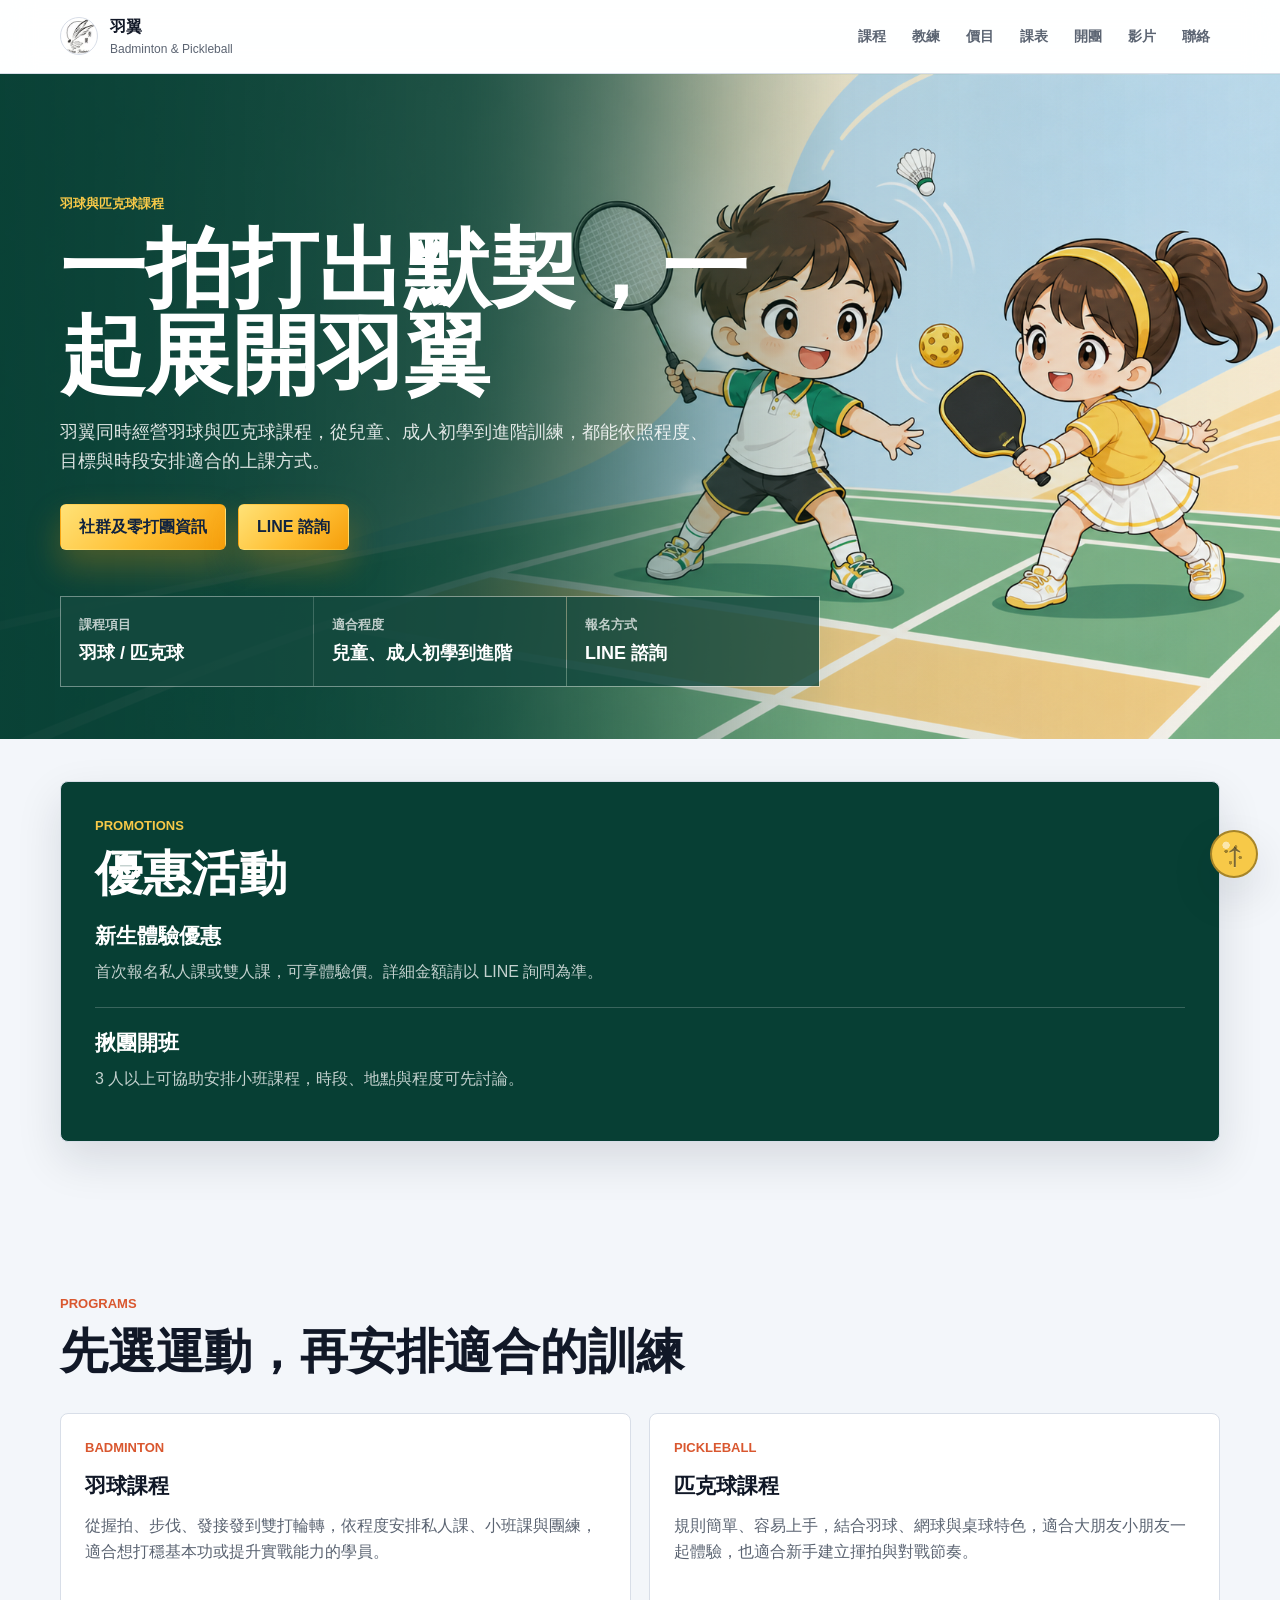
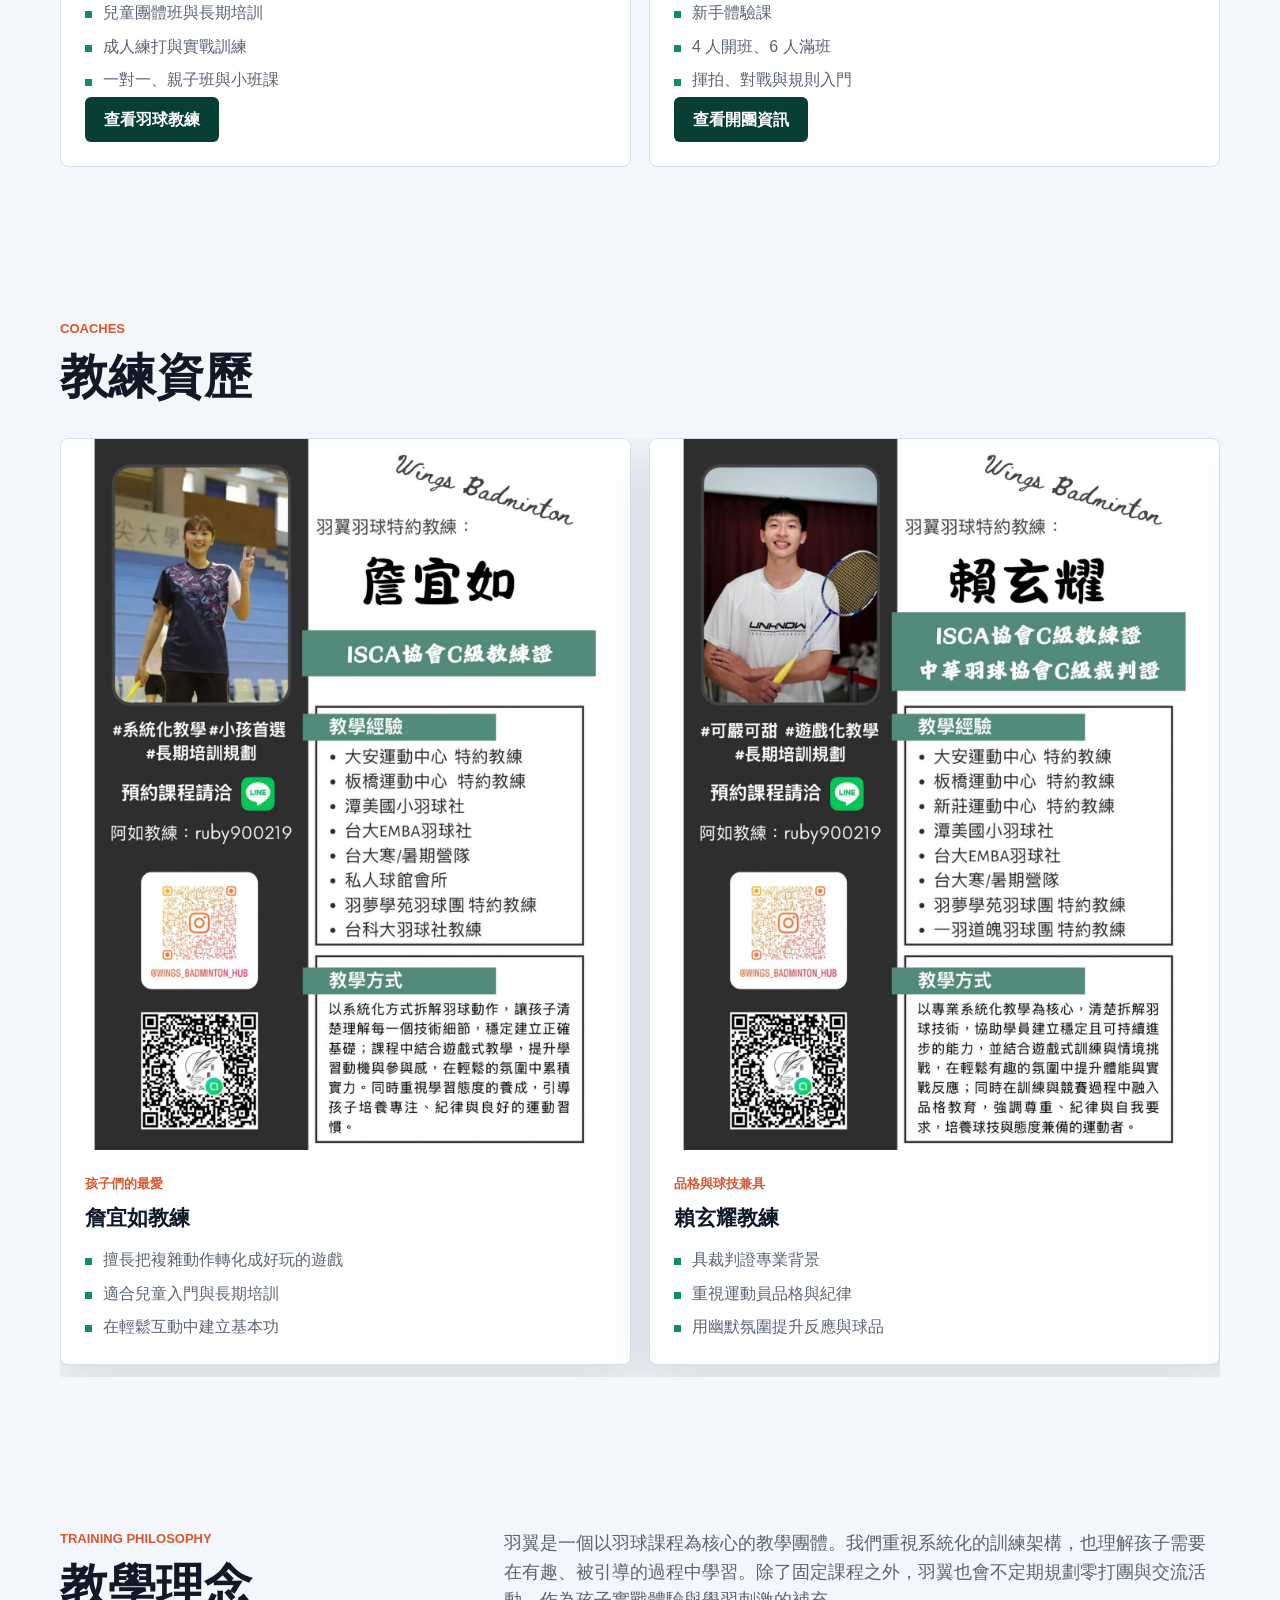
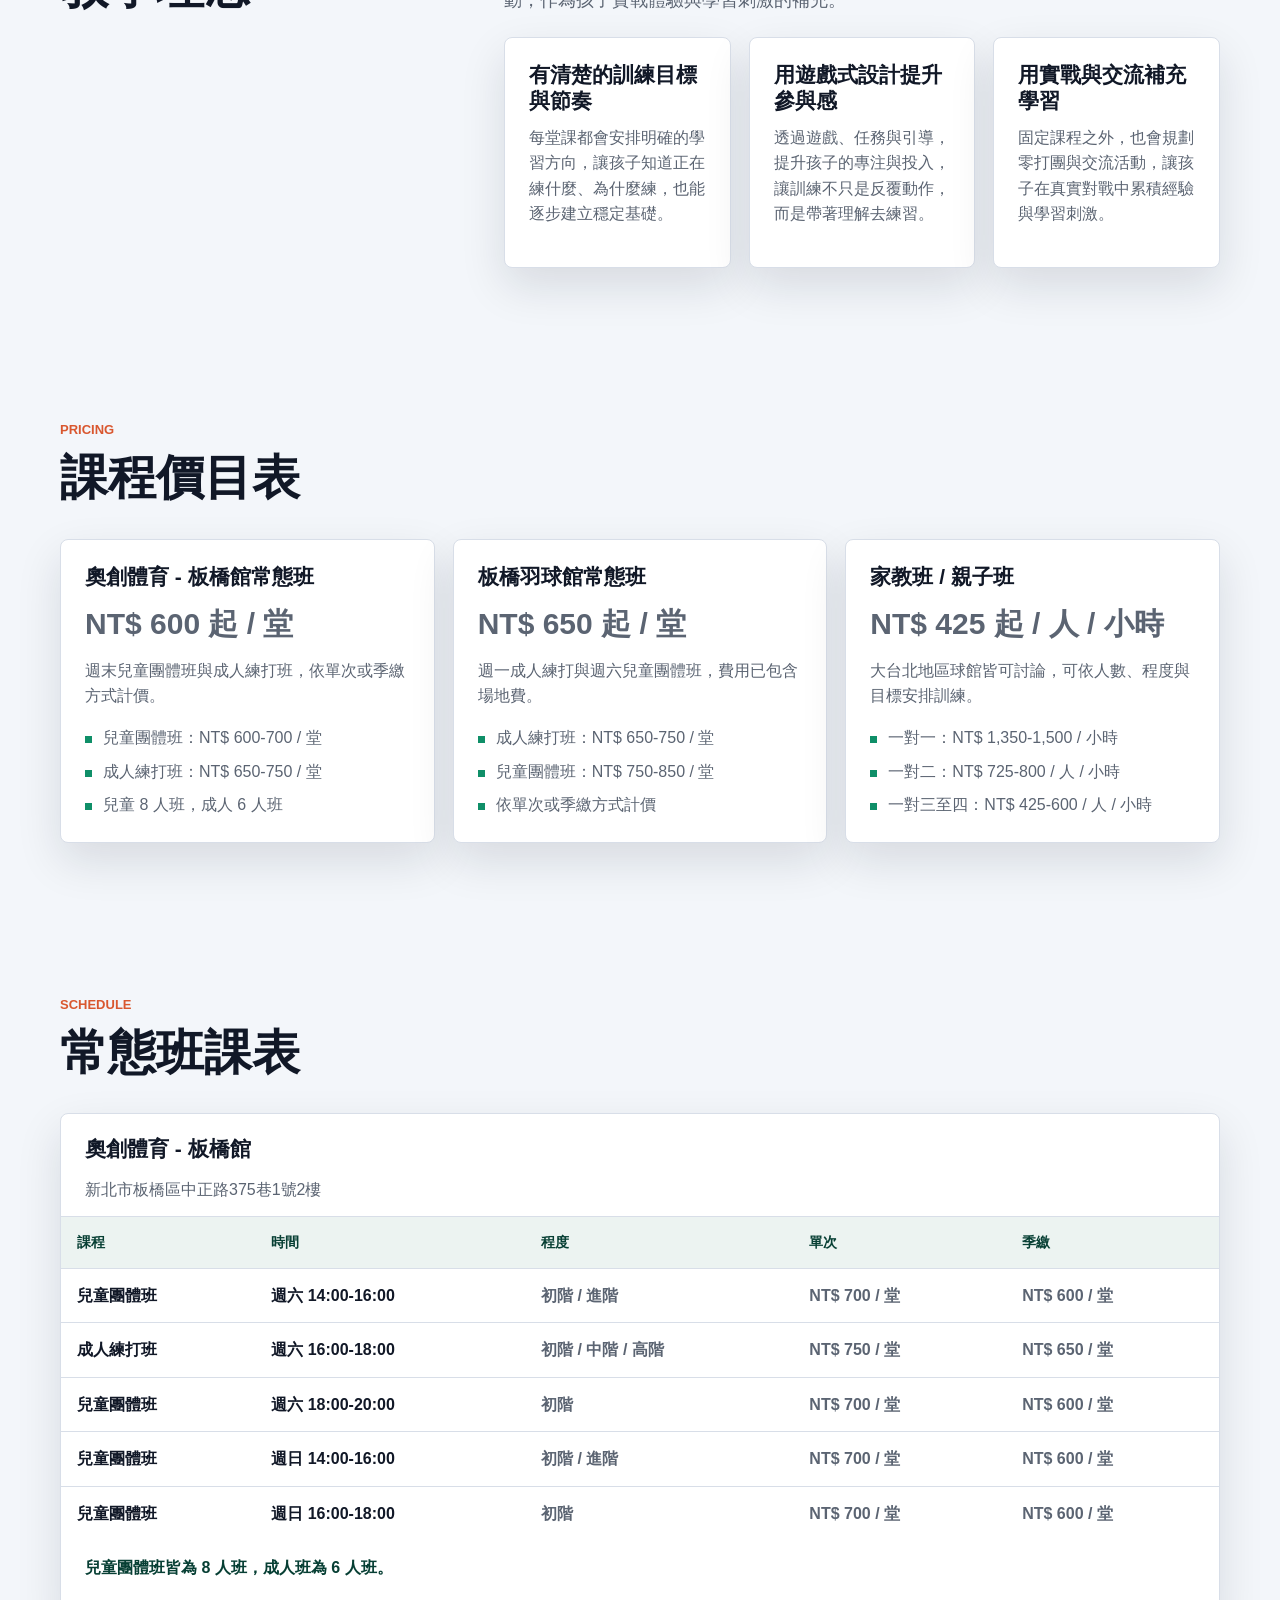
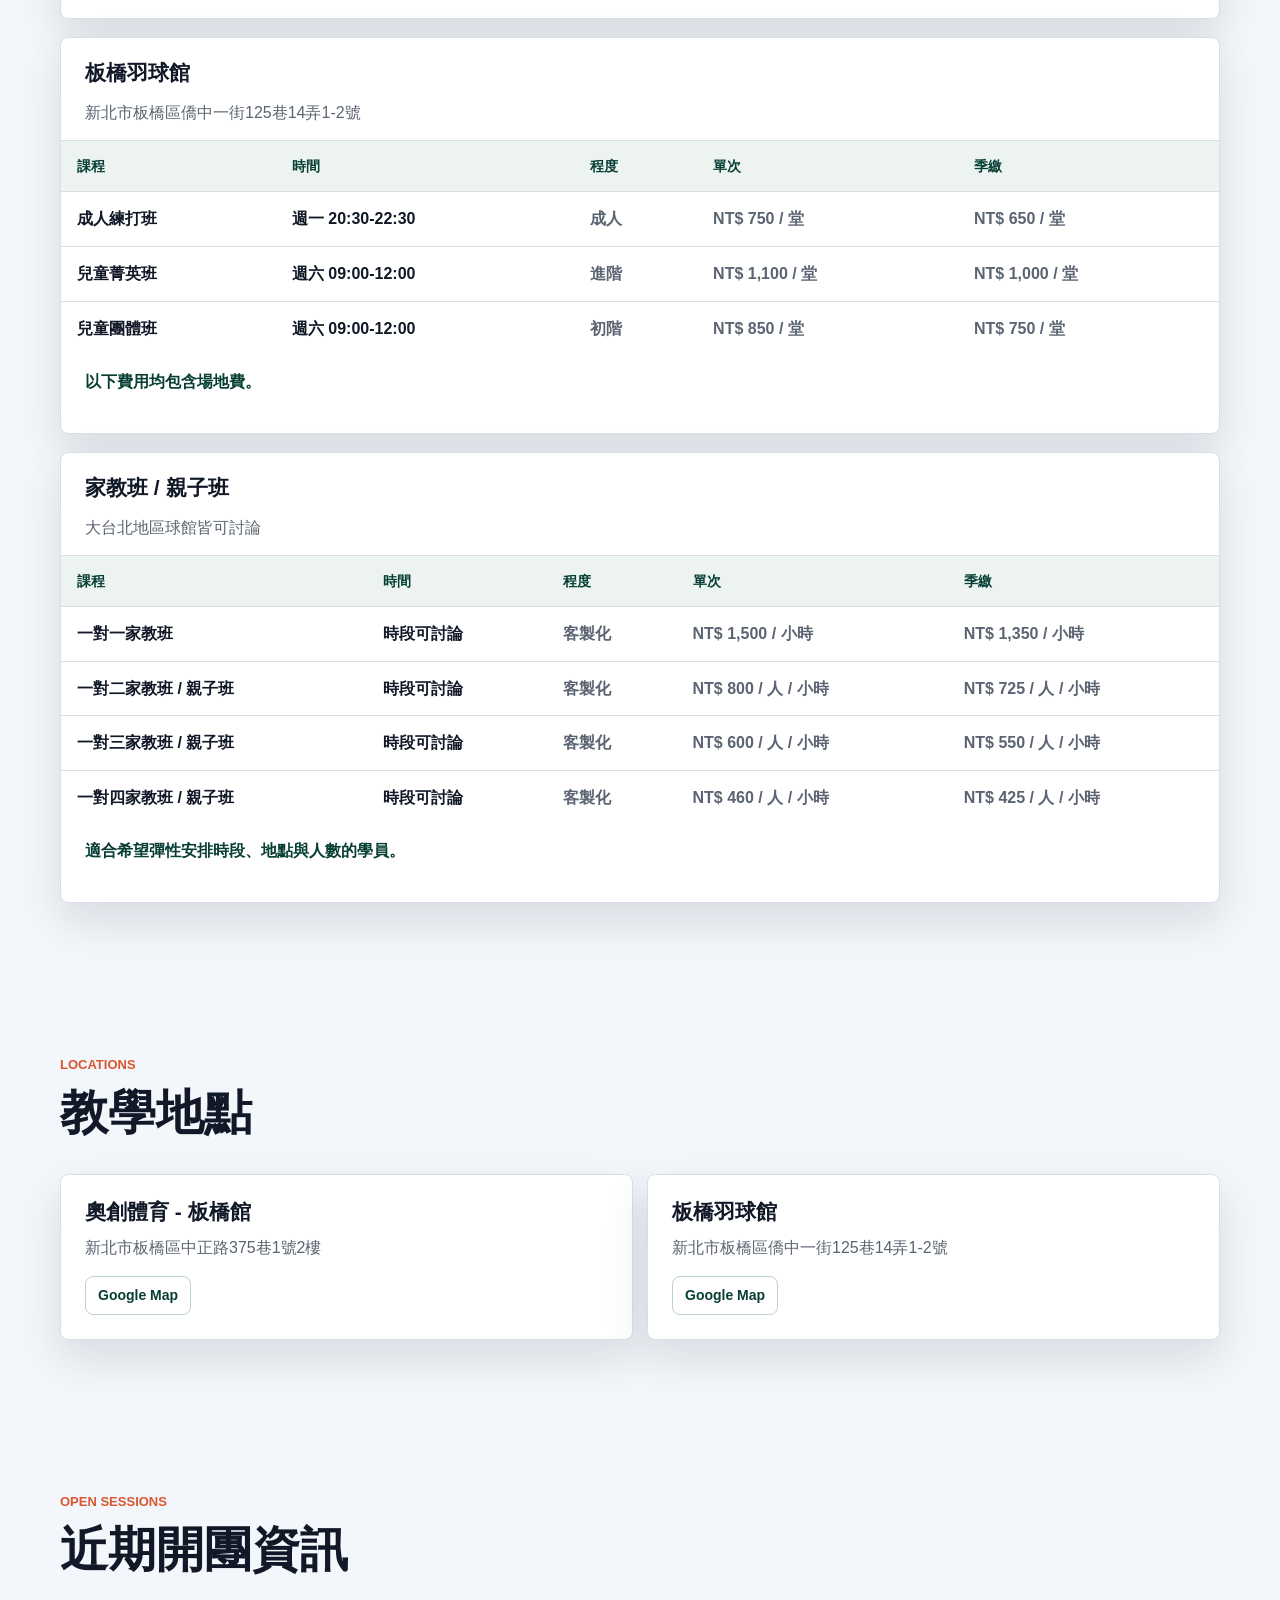
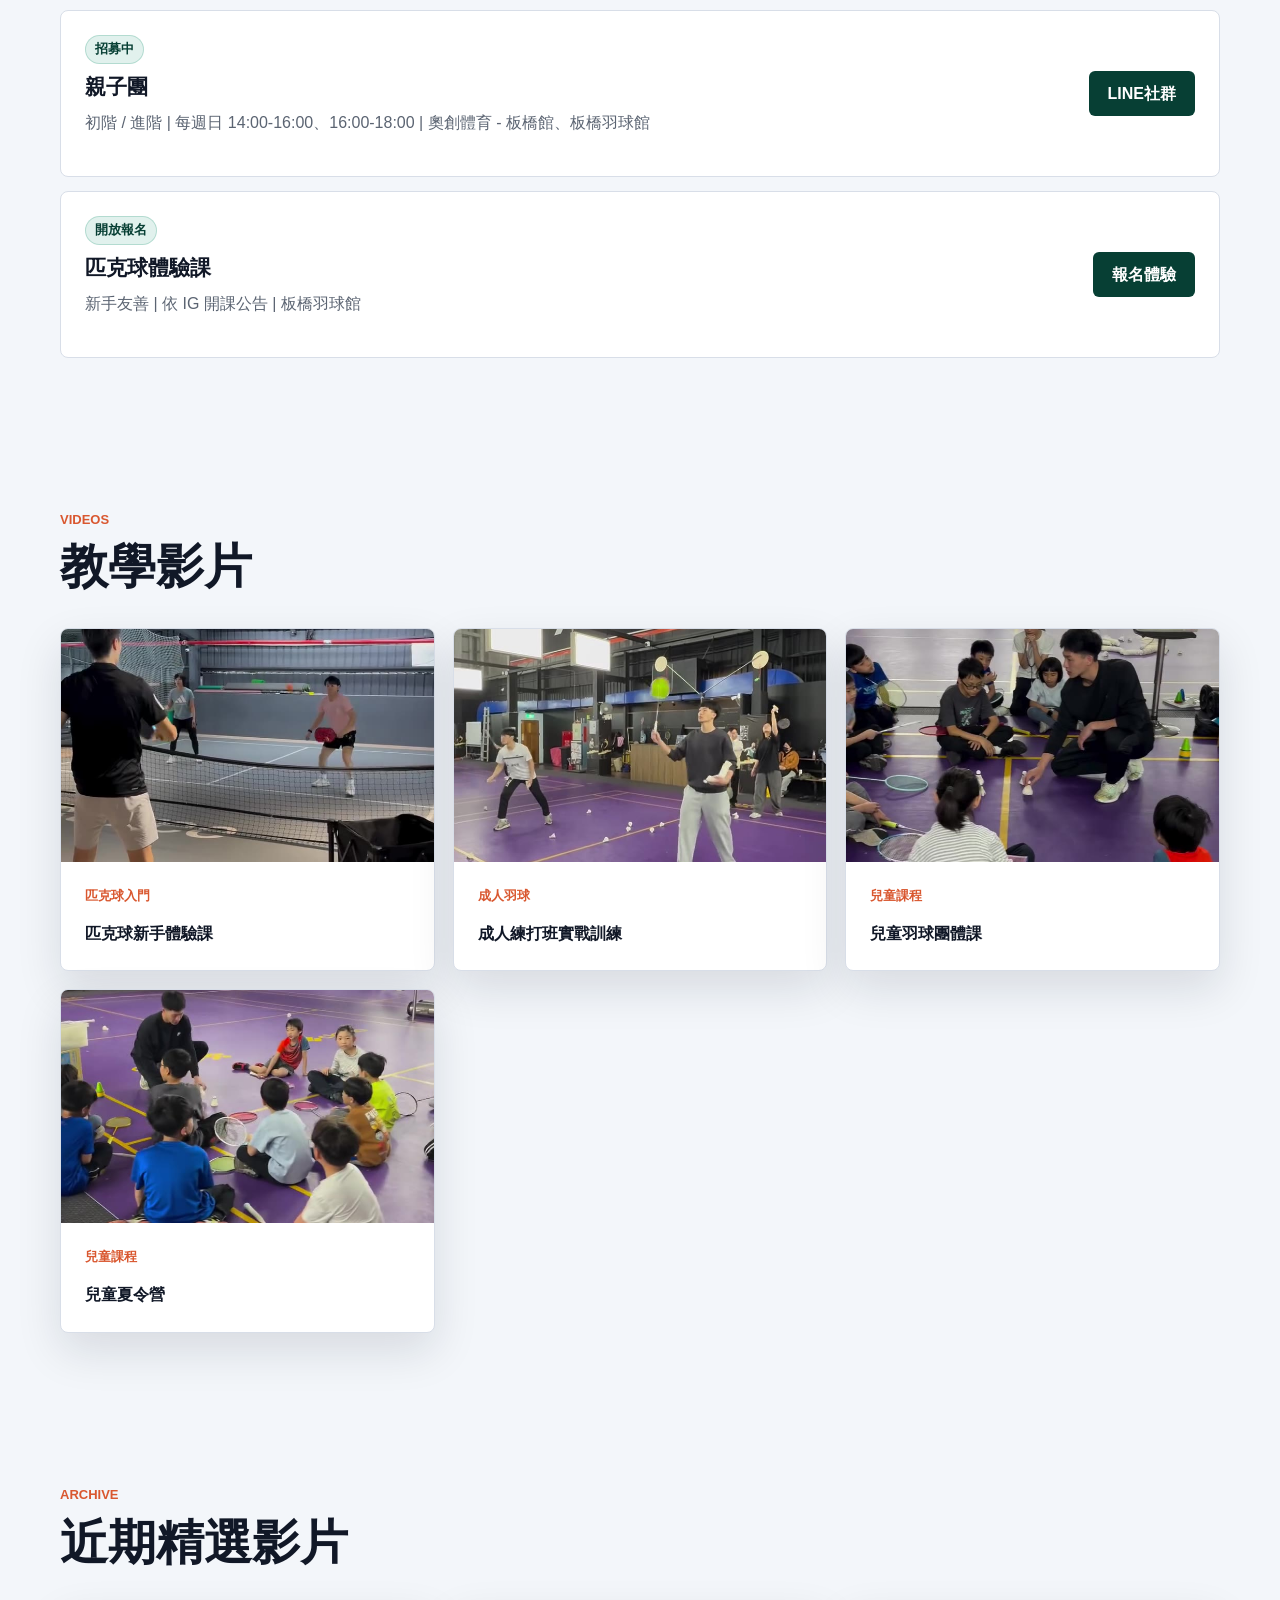
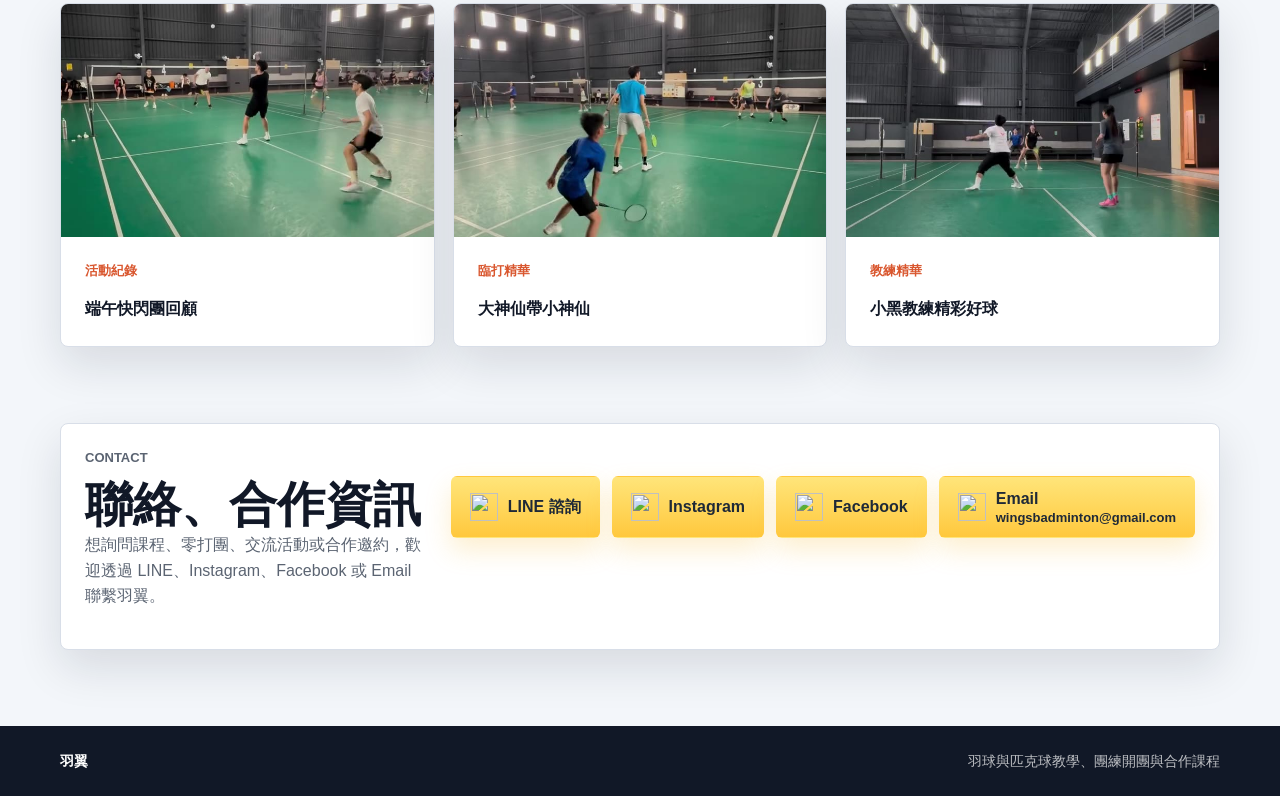
==== index.html @ 3740c7ea "Update hero artwork and top animation" ====
<!doctype html>
<html lang="zh-Hant">
  <head>
    <meta charset="utf-8">
    <meta name="viewport" content="width=device-width, initial-scale=1">
    <meta
      name="description"
      content="羽翼提供羽球與匹克球課程，包含兒童、成人初學、進階訓練、團體班與體驗課，提供 LINE、Instagram、Facebook 與 Email 聯絡。"
    >
    <title>羽翼 | Badminton & Pickleball Training</title>
    <link rel="icon" href="./assets/logo.jpg">
    <link rel="preconnect" href="https://images.unsplash.com">
    <link rel="stylesheet" href="./styles.css?v=20260705-hero-v8">
  </head>
  <body>
    <header class="site-header">
      <a class="brand" href="#top" aria-label="回到首頁">
        <span class="brand-mark"></span>
        <span>
          <strong data-site-name>羽翼</strong>
          <small>Badminton & Pickleball</small>
        </span>
      </a>
      <nav class="site-nav" aria-label="主要導覽">
        <a href="#programs">課程</a>
        <a href="#coaches">教練</a>
        <a href="#pricing">價目</a>
        <a href="#regular-classes">課表</a>
        <a href="#sessions">開團</a>
        <a href="#videos">影片</a>
        <a href="#contact">聯絡</a>
      </nav>
    </header>

    <main id="top">
      <section class="hero section-band">
        <div class="hero-media" aria-hidden="true"></div>
        <div class="hero-content">
          <p class="eyebrow" data-hero-kicker>羽球與匹克球課程</p>
          <h1 data-hero-title>一拍打出默契，一起展開羽翼</h1>
          <p class="hero-copy" data-hero-copy>
            羽翼同時經營羽球與匹克球課程，從兒童、成人初學到進階訓練，都能依照程度、目標與時段安排適合的上課方式。
          </p>
          <div class="hero-actions">
            <a class="button button-primary" href="https://line.me/ti/g2/EMfSPKO66YlRxfL1BrNetQdoLSibQe-2zIsIRw?utm_source=invitation&utm_medium=link_copy&utm_campaign=default" target="_blank" rel="noopener">社群及零打團資訊</a>
            <a class="button button-secondary" data-line-link href="#" target="_blank" rel="noopener">LINE 諮詢</a>
          </div>
          <dl class="hero-stats" id="hero-stats" aria-label="團隊重點數據"></dl>
        </div>
      </section>

      <section class="section promo-section" id="promotions">
        <aside class="promo-panel" id="promo-list" aria-label="優惠活動"></aside>
      </section>

      <section class="section" id="programs">
        <div class="section-heading">
          <p class="eyebrow">Programs</p>
          <h2>先選運動，再安排適合的訓練</h2>
        </div>
        <div class="program-grid" id="program-list"></div>
      </section>

      <section class="section" id="coaches">
        <div class="section-heading">
          <p class="eyebrow">Coaches</p>
          <h2>教練資歷</h2>
        </div>
        <div class="coach-grid" id="coach-list"></div>
      </section>

      <section class="section split-section" id="philosophy">
        <div class="section-heading">
          <p class="eyebrow">Training Philosophy</p>
          <h2>教學理念</h2>
        </div>
        <div class="philosophy-panel">
          <p data-philosophy-intro></p>
          <div class="feature-grid" id="philosophy-list"></div>
        </div>
      </section>

      <section class="section section-band" id="pricing">
        <div class="section-heading">
          <p class="eyebrow">Pricing</p>
          <h2>課程價目表</h2>
        </div>
        <div class="pricing-grid" id="pricing-list"></div>
      </section>

      <section class="section" id="regular-classes">
        <div class="section-heading">
          <p class="eyebrow">Schedule</p>
          <h2>常態班課表</h2>
        </div>
        <div class="schedule-list" id="regular-class-list"></div>
      </section>

      <section class="section" id="locations">
        <div>
          <div class="section-heading">
            <p class="eyebrow">Locations</p>
            <h2>教學地點</h2>
          </div>
          <div class="location-list" id="location-list"></div>
        </div>
      </section>

      <section class="section section-band" id="sessions">
        <div class="section-heading">
          <p class="eyebrow">Open Sessions</p>
          <h2>近期開團資訊</h2>
        </div>
        <div class="session-list" id="session-list"></div>
      </section>

      <section class="section" id="videos">
        <div class="section-heading">
          <p class="eyebrow">Videos</p>
          <h2>教學影片</h2>
        </div>
        <div class="video-grid" id="training-video-list"></div>
      </section>

      <section class="section section-band" id="archive">
        <div class="section-heading">
          <p class="eyebrow">Archive</p>
          <h2>近期精選影片</h2>
        </div>
        <div class="video-grid" id="archive-video-list"></div>
      </section>

      <section class="section contact-section" id="contact">
        <div class="contact-copy">
          <p class="eyebrow">Contact</p>
          <h2>聯絡、合作資訊</h2>
          <p data-contact-copy></p>
        </div>
        <div class="contact-actions">
          <a class="button button-primary" data-line-link href="#" target="_blank" rel="noopener"><img class="button-icon" src="https://cdn.simpleicons.org/line/00C300" alt="" aria-hidden="true"><span>LINE 諮詢</span></a>
          <a class="button button-secondary" data-instagram-link href="#" target="_blank" rel="noopener"><img class="button-icon" src="https://cdn.simpleicons.org/instagram/E4405F" alt="" aria-hidden="true"><span>Instagram</span></a>
          <a class="button button-secondary" data-facebook-link href="#" target="_blank" rel="noopener"><img class="button-icon" src="https://cdn.simpleicons.org/facebook/1877F2" alt="" aria-hidden="true"><span>Facebook</span></a>
          <a class="button button-secondary button-email" data-email-link href="#"><img class="button-icon" src="https://cdn.simpleicons.org/gmail/EA4335" alt="" aria-hidden="true"><span><strong>Email</strong><small>wingsbadminton@gmail.com</small></span></a>
        </div>
      </section>
    </main>

    <a class="back-to-top" href="#top" aria-label="回到最上方">
      <span class="back-to-top-paddle" aria-hidden="true"></span>
      <span class="back-to-top-ball" aria-hidden="true"></span>
      <span class="back-to-top-arrow" aria-hidden="true">↑</span>
    </a>

    <footer class="site-footer">
      <span data-footer-name>羽翼</span>
      <span>羽球與匹克球教學、團練開團與合作課程</span>
    </footer>

    <script src="./data.js?v=20260705-hero-v8"></script>
    <script src="./main.js?v=20260705-hero-v8"></script>
  </body>
</html>
---- styles.css ----
:root {
  color-scheme: light;
  --ink: #111827;
  --muted: #5b6472;
  --line: #d8dee8;
  --panel: #ffffff;
  --field: #f3f6fa;
  --court: #0f8f68;
  --court-dark: #073f34;
  --energy: #f7c948;
  --clay: #d9572f;
  --shadow: 0 18px 45px rgba(17, 24, 39, 0.12);
  --max: 1160px;
}

* {
  box-sizing: border-box;
}

html {
  scroll-behavior: smooth;
}

body {
  margin: 0;
  background: var(--field);
  color: var(--ink);
  font-family: "Noto Sans TC", "Microsoft JhengHei", Arial, sans-serif;
  line-height: 1.6;
}

img {
  display: block;
  max-width: 100%;
}

a {
  color: inherit;
  text-decoration: none;
}

.site-header {
  position: sticky;
  top: 0;
  z-index: 20;
  display: flex;
  align-items: center;
  justify-content: space-between;
  gap: 24px;
  padding: 14px max(22px, calc((100vw - var(--max)) / 2));
  background: rgba(255, 255, 255, 0.92);
  border-bottom: 1px solid var(--line);
  backdrop-filter: blur(16px);
}

.brand {
  display: inline-flex;
  align-items: center;
  gap: 12px;
  min-width: 210px;
}

.brand-mark {
  width: 38px;
  height: 38px;
  flex: 0 0 auto;
  background: #ffffff url("./assets/logo.jpg") center / cover no-repeat;
  border: 1px solid var(--line);
  border-radius: 50%;
}

.brand strong,
.brand small {
  display: block;
}

.brand strong {
  font-size: 16px;
}

.brand small {
  color: var(--muted);
  font-size: 12px;
}

.site-nav {
  display: flex;
  align-items: center;
  gap: 6px;
  color: var(--muted);
  font-size: 14px;
  font-weight: 700;
}

.site-nav a {
  padding: 8px 10px;
}

.site-nav a:hover,
.site-nav a:focus-visible {
  color: var(--court-dark);
}

.section,
.hero {
  width: min(var(--max), calc(100% - 32px));
  margin: 0 auto;
}

.section {
  padding: 76px 0;
}

.section-band {
  width: 100%;
  max-width: none;
  padding-left: max(16px, calc((100vw - var(--max)) / 2));
  padding-right: max(16px, calc((100vw - var(--max)) / 2));
}

.hero {
  position: relative;
  min-height: 650px;
  display: grid;
  align-items: end;
  overflow: hidden;
  background: var(--court-dark);
  color: #ffffff;
}

.hero-media {
  position: absolute;
  inset: 0;
  background:
    linear-gradient(90deg, rgba(7, 63, 52, 0.9) 0%, rgba(7, 63, 52, 0.72) 36%, rgba(7, 63, 52, 0.1) 66%, rgba(7, 63, 52, 0.02) 100%),
    url("./assets/hero-chibi-v8.png") center / cover;
}

.hero-content {
  position: relative;
  width: min(760px, 100%);
  padding: 120px 0 52px;
}

.eyebrow,
.card-kicker {
  margin: 0 0 10px;
  color: var(--clay);
  font-size: 13px;
  font-weight: 900;
  letter-spacing: 0;
  text-transform: uppercase;
}

.hero .eyebrow {
  color: var(--energy);
}

h1,
h2,
h3,
p {
  margin-top: 0;
}

h1 {
  max-width: 780px;
  margin-bottom: 18px;
  font-size: clamp(42px, 7vw, 86px);
  line-height: 1.02;
  letter-spacing: 0;
}

h2 {
  margin-bottom: 0;
  font-size: clamp(28px, 4vw, 48px);
  line-height: 1.12;
  letter-spacing: 0;
}

h3 {
  margin-bottom: 10px;
  font-size: 21px;
  line-height: 1.25;
  letter-spacing: 0;
}

.hero-copy {
  max-width: 660px;
  color: rgba(255, 255, 255, 0.86);
  font-size: 18px;
}

.hero-actions,
.contact-actions {
  display: flex;
  flex-wrap: wrap;
  gap: 12px;
  margin-top: 28px;
}

.button {
  display: inline-flex;
  align-items: center;
  justify-content: center;
  gap: 10px;
  min-height: 46px;
  padding: 12px 18px;
  border: 1px solid transparent;
  border-radius: 6px;
  font-weight: 900;
  line-height: 1.2;
}

.button-icon {
  flex: 0 0 28px;
  width: 28px;
  height: 28px;
  object-fit: contain;
}

.button-email strong,
.button-email small {
  display: block;
}

.button-email small {
  margin-top: 2px;
  font-size: 13px;
  font-weight: 800;
}

.button-primary {
  background: var(--energy);
  color: #1f2937;
}

.button-secondary {
  background: #ffffff;
  color: var(--court-dark);
  border-color: rgba(255, 255, 255, 0.55);
}

.hero-actions .button-primary {
  background: linear-gradient(135deg, #ffe277 0%, #ffbf33 55%, #f59e0b 100%);
  color: #10233f;
  box-shadow: 0 16px 34px rgba(245, 158, 11, 0.28);
}

.hero-actions .button-secondary {
  background: linear-gradient(135deg, #ffe277 0%, #ffbf33 55%, #f59e0b 100%);
  color: #10233f;
  border-color: transparent;
  box-shadow: 0 16px 34px rgba(245, 158, 11, 0.28);
}

.button-small {
  min-height: 40px;
  background: var(--court-dark);
  color: #ffffff;
  white-space: nowrap;
}

.button:hover,
.button:focus-visible {
  transform: translateY(-1px);
  box-shadow: 0 10px 24px rgba(17, 24, 39, 0.16);
}

.hero-stats {
  display: grid;
  grid-template-columns: repeat(3, minmax(0, 1fr));
  gap: 1px;
  max-width: 860px;
  margin: 46px 0 0;
  border: 1px solid rgba(255, 255, 255, 0.25);
  background: rgba(255, 255, 255, 0.2);
}

.stat-item {
  padding: 18px;
  background: rgba(7, 63, 52, 0.78);
}

.stat-item dt {
  color: rgba(255, 255, 255, 0.72);
  font-size: 13px;
  font-weight: 700;
}

.stat-item dd {
  margin: 4px 0 0;
  font-size: 18px;
  font-weight: 900;
}

.stat-item a {
  color: inherit;
  text-decoration: none;
}

.stat-item a:hover,
.stat-item a:focus-visible {
  text-decoration: underline;
  text-underline-offset: 4px;
}

.section-heading {
  max-width: 680px;
  margin-bottom: 34px;
}

.coach-grid,
.program-grid,
.pricing-grid,
.video-grid,
.feature-grid {
  display: grid;
  gap: 18px;
}

.coach-grid,
.program-grid {
  grid-template-columns: repeat(2, minmax(0, 1fr));
}

.coach-grid {
  display: flex;
  overflow-x: auto;
  scroll-snap-type: x mandatory;
  padding-bottom: 12px;
}

.coach-card,
.program-card,
.price-card,
.feature-card,
.location-item,
.promo-panel,
.session-card,
.video-card,
.contact-section {
  background: var(--panel);
  border: 1px solid var(--line);
  border-radius: 8px;
  box-shadow: var(--shadow);
}

.coach-card {
  flex: 0 0 calc((100% - 18px) / 2);
  overflow: hidden;
  scroll-snap-align: start;
}

.coach-card img {
  width: 100%;
  aspect-ratio: 4 / 5;
  object-fit: cover;
}

.coach-body,
.program-card,
.price-card,
.feature-card,
.location-item,
.promo-panel,
.session-card,
.video-body,
.contact-section {
  padding: 24px;
}

.program-card {
  display: flex;
  flex-direction: column;
  gap: 4px;
  box-shadow: none;
}

.program-card p:not(.card-kicker) {
  color: var(--muted);
}

.program-card .button {
  align-self: flex-start;
  margin-top: auto;
}

.clean-list {
  display: grid;
  gap: 8px;
  margin: 16px 0 0;
  padding: 0;
  list-style: none;
}

.clean-list li {
  position: relative;
  padding-left: 18px;
  color: var(--muted);
}

.clean-list li::before {
  position: absolute;
  left: 0;
  top: 0.7em;
  width: 7px;
  height: 7px;
  background: var(--court);
  content: "";
}

.split-section {
  display: grid;
  grid-template-columns: 0.72fr 1.28fr;
  gap: 42px;
  align-items: start;
}

.philosophy-panel > p {
  color: var(--muted);
  font-size: 18px;
}

.feature-grid {
  grid-template-columns: repeat(3, minmax(0, 1fr));
  margin-top: 22px;
}

.feature-card p,
.price-card p,
.location-item p,
.promo-item p,
.session-card p,
.contact-copy p {
  color: var(--muted);
}

.pricing-grid {
  grid-template-columns: repeat(3, minmax(0, 1fr));
}

.price {
  margin-bottom: 10px;
  color: var(--court-dark);
  font-size: 30px;
  font-weight: 900;
}

.schedule-list {
  display: grid;
  gap: 18px;
}

.schedule-card {
  overflow: hidden;
  background: var(--panel);
  border: 1px solid var(--line);
  border-radius: 8px;
  box-shadow: var(--shadow);
}

.schedule-header {
  padding: 22px 24px 14px;
}

.schedule-header p {
  margin-top: 4px;
  color: var(--muted);
}

.schedule-map-link,
.schedule-address-link {
  color: inherit;
  text-decoration: none;
}

.schedule-address-link {
  display: inline-block;
  margin-top: 4px;
  color: var(--muted);
}

.schedule-map-link:hover,
.schedule-address-link:hover {
  color: var(--court-dark);
  text-decoration: underline;
}

.schedule-table-wrap {
  overflow-x: auto;
}

.schedule-table {
  width: 100%;
  min-width: 780px;
  border-collapse: collapse;
}

.schedule-table th,
.schedule-table td {
  padding: 14px 16px;
  border-top: 1px solid var(--line);
  text-align: left;
  vertical-align: top;
}

.schedule-table th {
  background: rgba(20, 104, 79, 0.08);
  color: var(--court-dark);
  font-size: 14px;
  font-weight: 900;
  white-space: nowrap;
}

.schedule-table td {
  color: var(--muted);
  font-weight: 700;
}

.schedule-table td:first-child,
.schedule-table td:nth-child(2) {
  color: var(--ink);
}

.schedule-note {
  padding: 14px 24px 22px;
  color: var(--court-dark);
  font-weight: 800;
}

.two-column {
  display: grid;
  grid-template-columns: minmax(0, 1.25fr) minmax(300px, 0.75fr);
  gap: 28px;
  align-items: start;
}

.location-list {
  display: grid;
  grid-template-columns: repeat(2, minmax(0, 1fr));
  gap: 14px;
}

.meta-line {
  display: inline-block;
  margin-top: 8px;
  color: var(--court-dark);
  font-weight: 800;
}

.map-links {
  display: flex;
  flex-wrap: wrap;
  gap: 8px;
  margin-top: 16px;
}

.map-link {
  display: inline-flex;
  align-items: center;
  min-height: 36px;
  padding: 7px 12px;
  border: 1px solid rgba(20, 104, 79, 0.28);
  border-radius: 8px;
  color: var(--court-dark);
  font-size: 14px;
  font-weight: 800;
  text-decoration: none;
}

.map-link:hover {
  border-color: var(--court);
  background: rgba(20, 104, 79, 0.08);
}

.promo-panel {
  background: var(--court-dark);
  color: #ffffff;
}

.promo-section {
  padding-top: 42px;
}

.promo-section .promo-panel {
  padding: 34px;
}

.promo-panel .eyebrow {
  color: var(--energy);
}

.promo-panel h2 {
  margin-bottom: 22px;
}

.promo-item + .promo-item {
  margin-top: 22px;
  padding-top: 22px;
  border-top: 1px solid rgba(255, 255, 255, 0.2);
}

.promo-item p {
  color: rgba(255, 255, 255, 0.76);
}

.session-list {
  display: grid;
  gap: 14px;
}

.session-card {
  display: flex;
  align-items: center;
  justify-content: space-between;
  gap: 18px;
  box-shadow: none;
}

.status-pill {
  display: inline-flex;
  margin-bottom: 10px;
  padding: 3px 9px;
  background: rgba(15, 143, 104, 0.12);
  color: var(--court-dark);
  border: 1px solid rgba(15, 143, 104, 0.22);
  border-radius: 999px;
  font-size: 13px;
  font-weight: 900;
}

.video-grid {
  grid-template-columns: repeat(3, minmax(0, 1fr));
}

.video-card {
  display: block;
  overflow: hidden;
  color: var(--ink);
}

.video-card img {
  width: 100%;
  aspect-ratio: 16 / 10;
  object-fit: cover;
}

.video-body {
  display: grid;
  gap: 4px;
}

.contact-section {
  display: grid;
  grid-template-columns: minmax(0, 1fr) auto;
  gap: 24px;
  align-items: start;
  margin-bottom: 76px;
}

.contact-copy {
  max-width: 660px;
}

.contact-list {
  grid-column: 1 / -1;
  display: grid;
  grid-template-columns: repeat(4, minmax(0, 1fr));
  gap: 12px;
}

.contact-actions .button {
  background: linear-gradient(180deg, #ffe57a 0%, #ffc83d 100%);
  color: #1f2937;
  border-color: transparent;
  box-shadow: 0 12px 26px rgba(245, 184, 38, 0.22);
}

.contact-item {
  padding: 16px;
  background: var(--field);
  border: 1px solid var(--line);
  border-radius: 6px;
}

.contact-item span,
.contact-item strong {
  display: block;
}

.contact-item span {
  color: var(--muted);
  font-size: 13px;
}

.contact-item strong {
  overflow-wrap: anywhere;
}

.site-footer {
  display: flex;
  justify-content: space-between;
  gap: 16px;
  padding: 24px max(16px, calc((100vw - var(--max)) / 2));
  background: var(--ink);
  color: rgba(255, 255, 255, 0.72);
  font-size: 14px;
}

.site-footer span:first-child {
  color: #ffffff;
  font-weight: 900;
}

.back-to-top {
  position: fixed;
  right: 22px;
  bottom: 22px;
  z-index: 30;
  display: inline-flex;
  align-items: center;
  justify-content: center;
  width: 48px;
  height: 48px;
  overflow: visible;
  background: transparent;
  color: var(--ink);
  border: 0;
  border-radius: 999px;
  font-size: 26px;
  font-weight: 900;
  text-decoration: none;
}

.back-to-top-ball {
  position: absolute;
  inset: 0;
  z-index: 2;
  border: 2px solid rgba(117, 91, 21, 0.62);
  border-radius: 999px;
  background:
    radial-gradient(circle at 32% 30%, rgba(255, 255, 255, 0.55) 0 8%, transparent 9%),
    radial-gradient(circle at 32% 44%, rgba(82, 64, 21, 0.55) 0 4%, transparent 5%),
    radial-gradient(circle at 54% 34%, rgba(82, 64, 21, 0.48) 0 4%, transparent 5%),
    radial-gradient(circle at 64% 58%, rgba(82, 64, 21, 0.52) 0 4%, transparent 5%),
    radial-gradient(circle at 42% 70%, rgba(82, 64, 21, 0.45) 0 4%, transparent 5%),
    var(--energy);
  box-shadow: var(--shadow);
}

.back-to-top-arrow {
  position: relative;
  z-index: 3;
  color: #111827;
  font-size: 34px;
  line-height: 1;
  opacity: 0.54;
  transform: scaleX(1.36);
  text-shadow: 0 1px rgba(255, 255, 255, 0.35);
}

.back-to-top-paddle {
  position: absolute;
  right: -90px;
  bottom: 4px;
  z-index: 1;
  width: 82px;
  height: 52px;
  border: 5px solid var(--energy);
  border-radius: 42% 58% 58% 42%;
  background: #050505;
  opacity: 0;
  transform: translateX(0) rotate(22deg);
  transform-origin: 78% 50%;
  pointer-events: none;
  box-shadow: 0 10px 18px rgba(17, 24, 39, 0.2);
}

.back-to-top-paddle::after {
  content: "";
  position: absolute;
  right: -38px;
  top: 19px;
  width: 48px;
  height: 12px;
  border-radius: 999px;
  background: #050505;
  border: 2px solid var(--energy);
}

.back-to-top.is-playing .back-to-top-arrow {
  animation: top-arrow-hide 1120ms ease both;
}

.back-to-top.is-playing .back-to-top-ball {
  animation: pickleball-launch 1480ms cubic-bezier(0.18, 0.7, 0.15, 1) both;
}

.back-to-top.is-playing .back-to-top-paddle {
  animation: paddle-swing 1220ms cubic-bezier(0.2, 0.84, 0.28, 1) both;
}

@keyframes paddle-swing {
  0% {
    opacity: 0;
    transform: translate(74px, 24px) rotate(42deg);
  }
  28% {
    opacity: 1;
    transform: translate(-40px, 12px) rotate(16deg);
  }
  48% {
    opacity: 1;
    transform: translate(-108px, -38px) rotate(-58deg);
  }
  58% {
    opacity: 1;
    transform: translate(-116px, -44px) rotate(-68deg);
  }
  78% {
    opacity: 1;
    transform: translate(-58px, -6px) rotate(-10deg);
  }
  100% {
    opacity: 0;
    transform: translate(62px, 24px) rotate(38deg);
  }
}

@keyframes pickleball-launch {
  0% {
    opacity: 1;
    transform: translate(0, 0) scale(1) rotate(0);
  }
  40% {
    opacity: 1;
    transform: translate(0, 0) scale(1) rotate(0);
  }
  50% {
    opacity: 1;
    transform: translate(-10px, -44px) scale(0.9) rotate(-110deg);
  }
  72% {
    opacity: 1;
    transform: translate(-30px, -230px) scale(0.54) rotate(-280deg);
  }
  100% {
    opacity: 0;
    transform: translate(-46px, -410px) scale(0.24) rotate(-560deg);
  }
}

@keyframes top-arrow-hide {
  0%,
  28% {
    opacity: 1;
  }
  36%,
  100% {
    opacity: 0;
  }
}

@media (prefers-reduced-motion: reduce) {
  .back-to-top.is-playing .back-to-top-arrow,
  .back-to-top.is-playing .back-to-top-ball,
  .back-to-top.is-playing .back-to-top-paddle {
    animation: none;
  }
}

@media (max-width: 900px) {
  .site-header {
    position: static;
    align-items: flex-start;
    flex-direction: column;
  }

  .site-nav {
    width: 100%;
    overflow-x: auto;
    padding-bottom: 2px;
  }

  .hero {
    min-height: auto;
  }

  .hero-content {
    padding-top: 96px;
  }

  .hero-stats,
  .program-grid,
  .feature-grid,
  .pricing-grid,
  .location-list,
  .video-grid,
  .contact-list {
    grid-template-columns: 1fr;
  }

  .coach-card {
    flex-basis: min(86vw, 420px);
  }

  .split-section,
  .two-column,
  .contact-section {
    grid-template-columns: 1fr;
  }

  .contact-actions {
    justify-self: start;
  }
}

@media (max-width: 620px) {
  .section {
    padding: 54px 0;
  }

  .section-band {
    padding-left: 16px;
    padding-right: 16px;
  }

  .hero-content {
    padding-bottom: 34px;
  }

  h1 {
    font-size: 42px;
  }

  h2 {
    font-size: 30px;
  }

  .hero-actions,
  .contact-actions,
  .session-card {
    align-items: stretch;
    flex-direction: column;
  }

  .button {
    width: 100%;
  }

  .site-footer {
    flex-direction: column;
  }
}
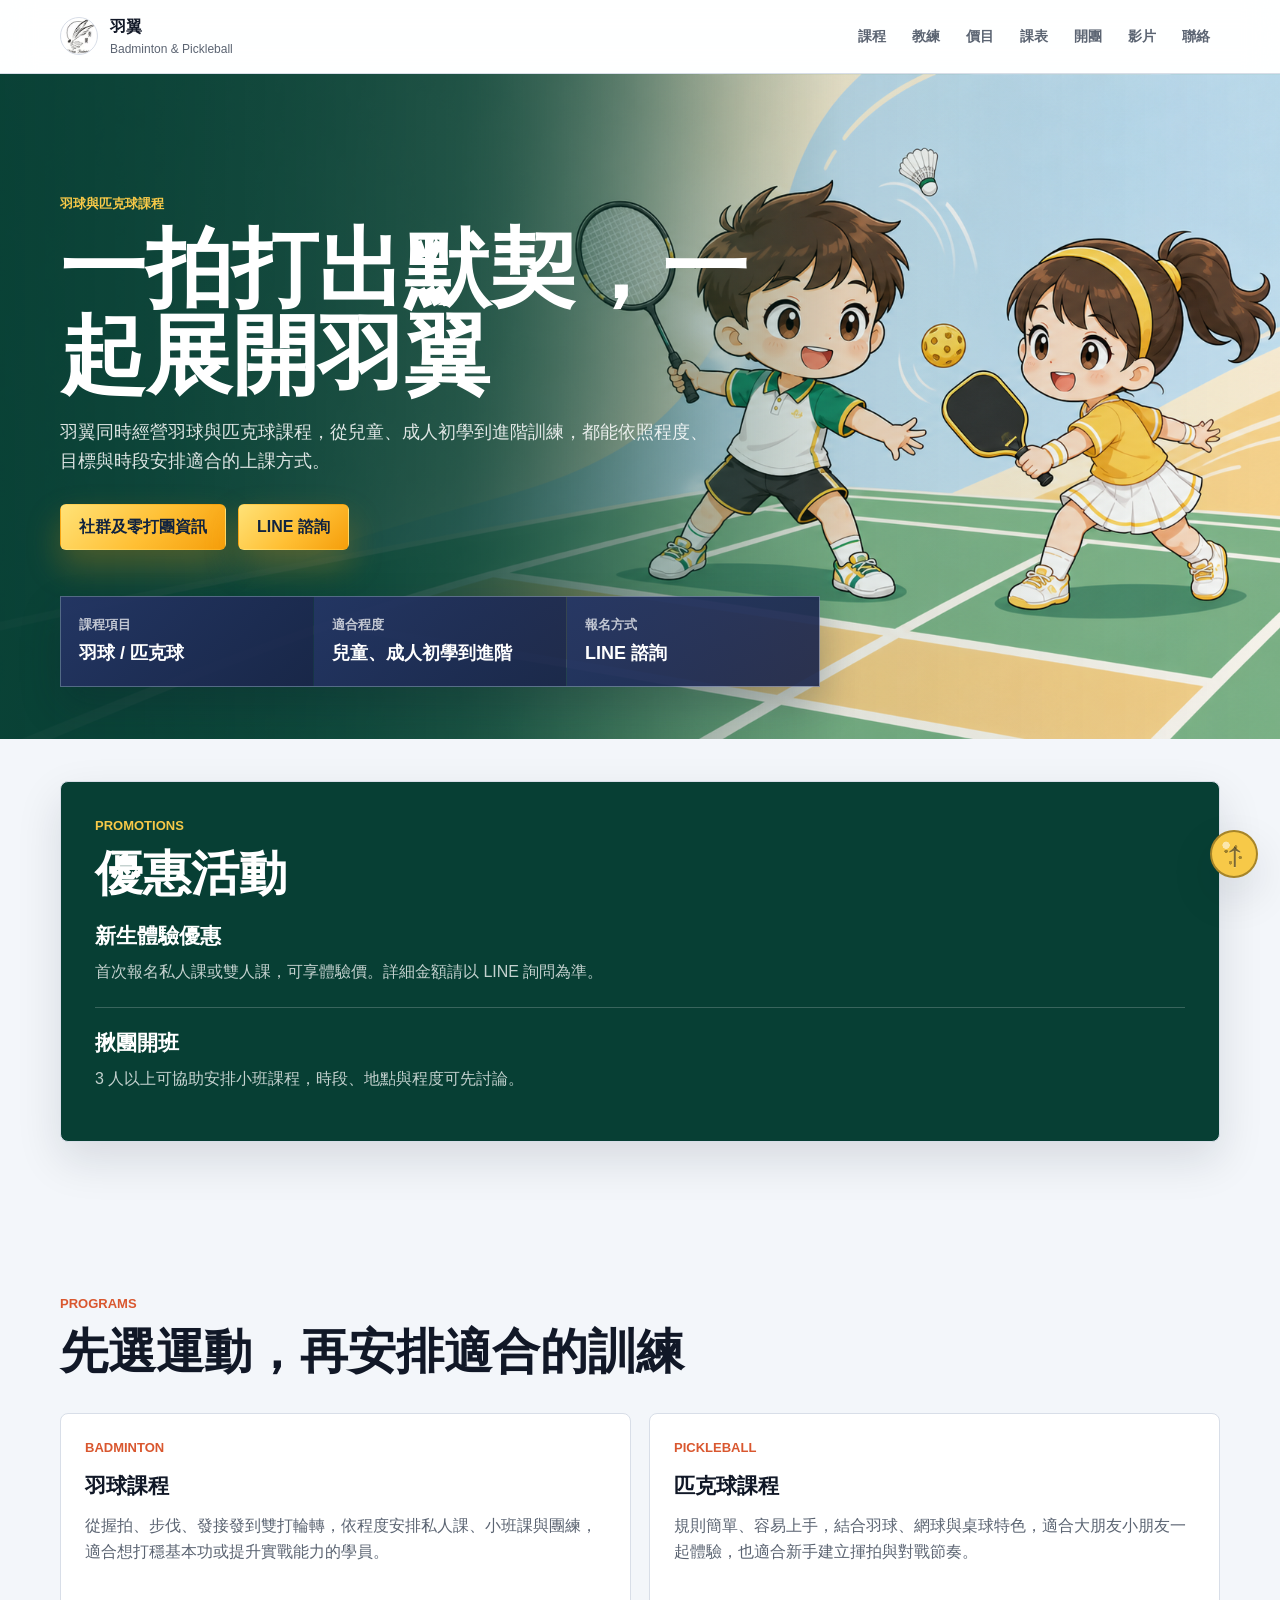
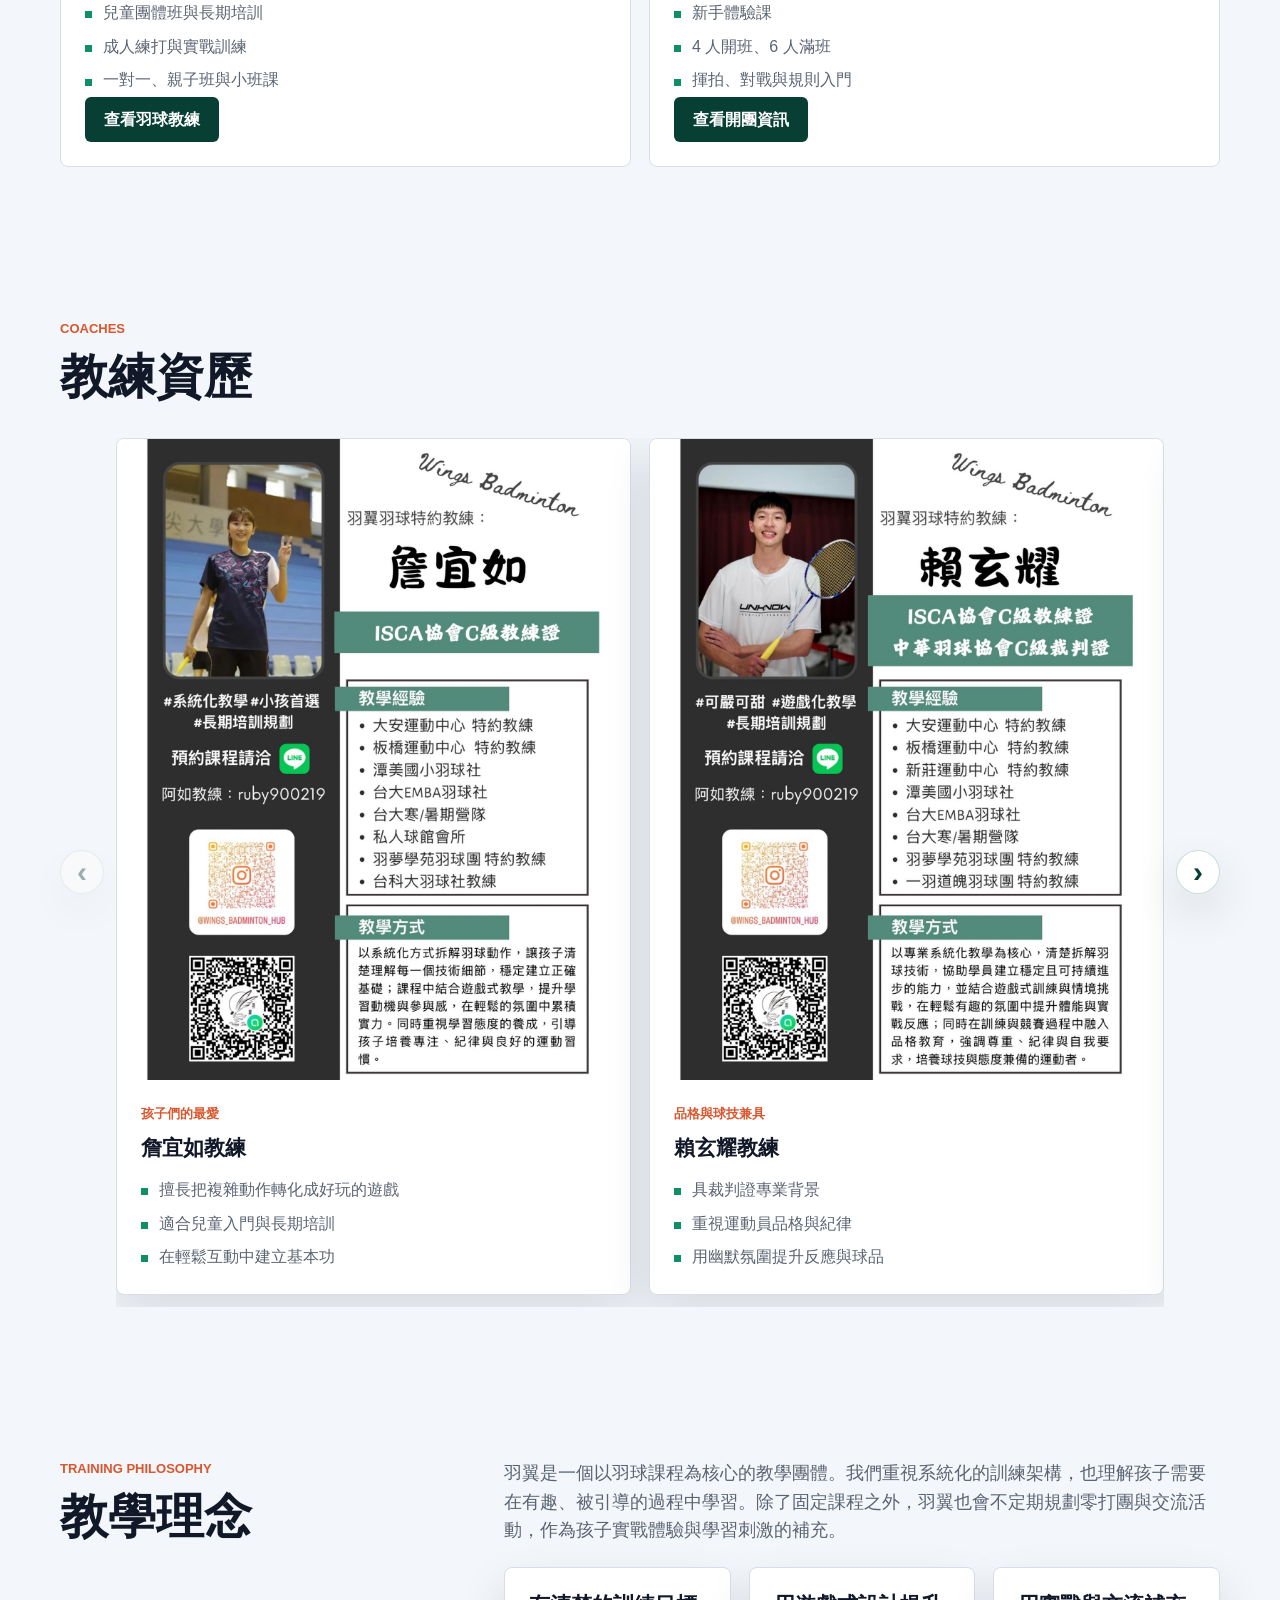
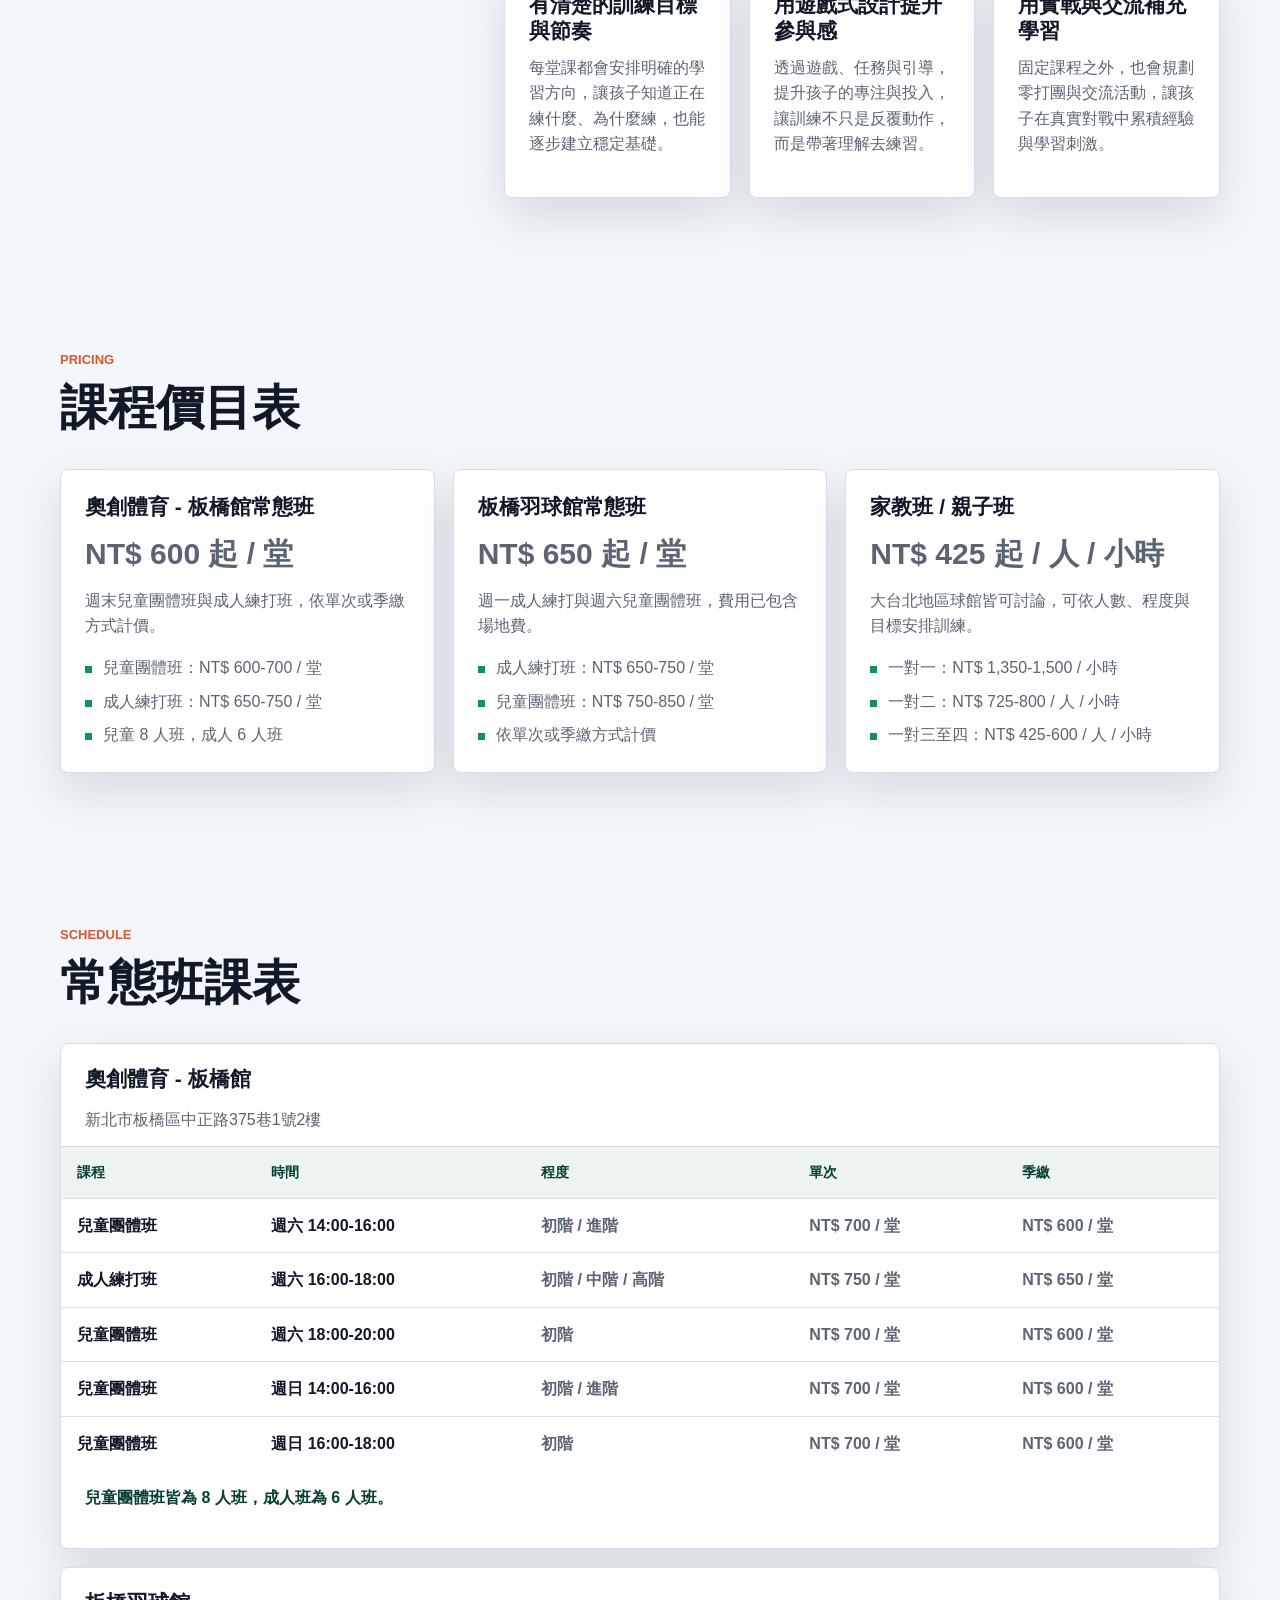
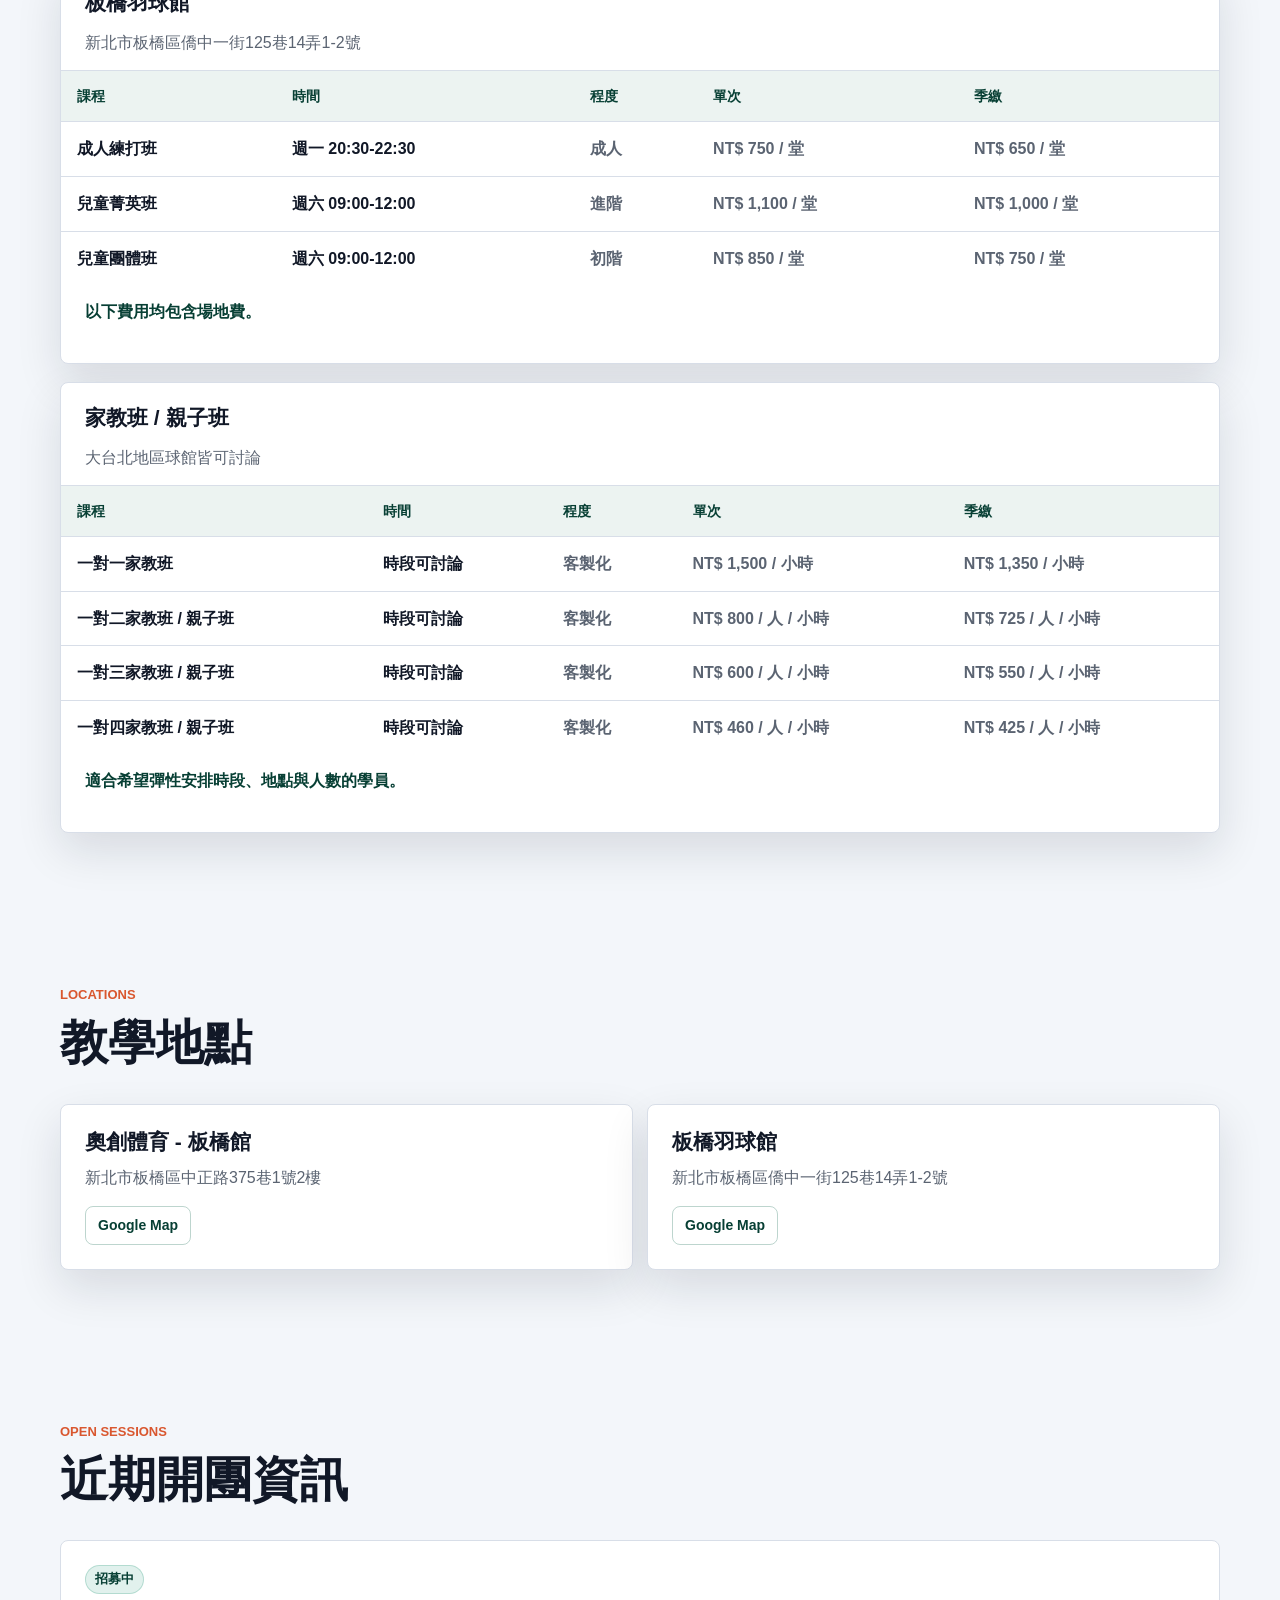
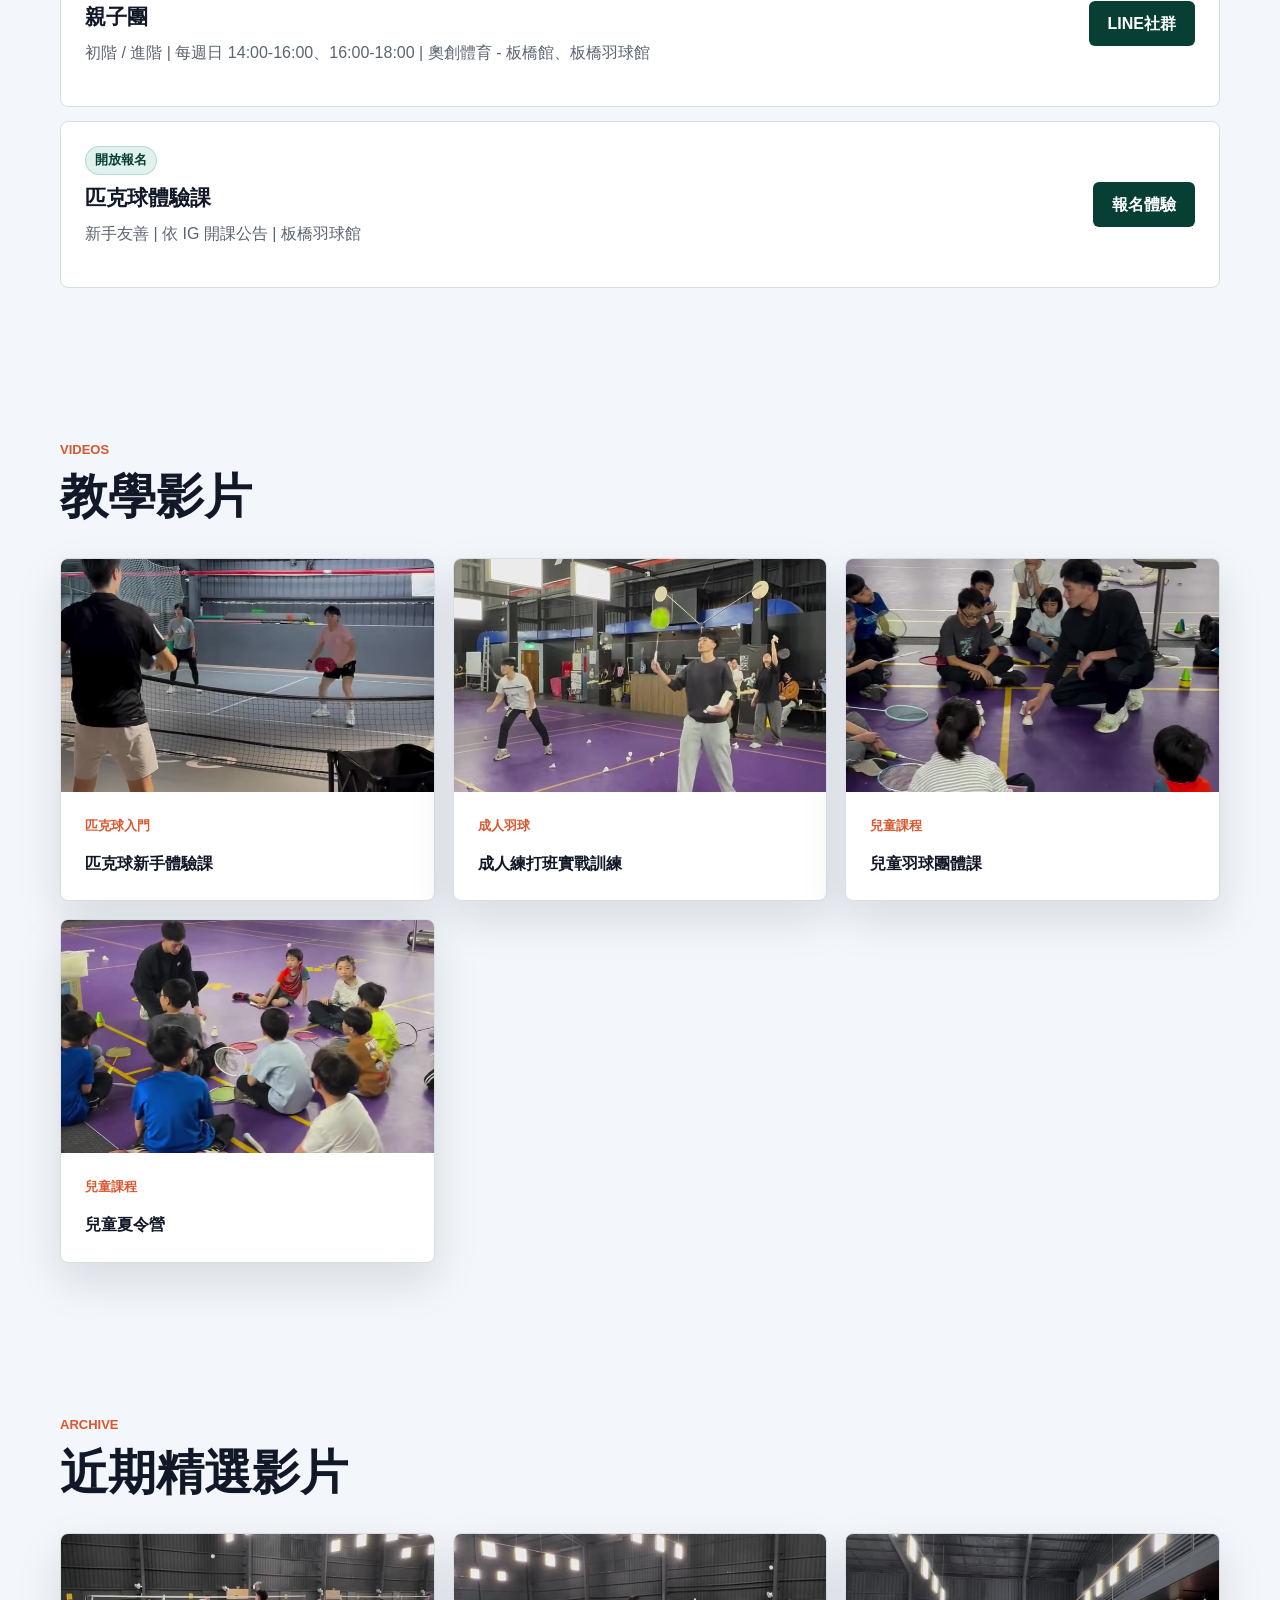
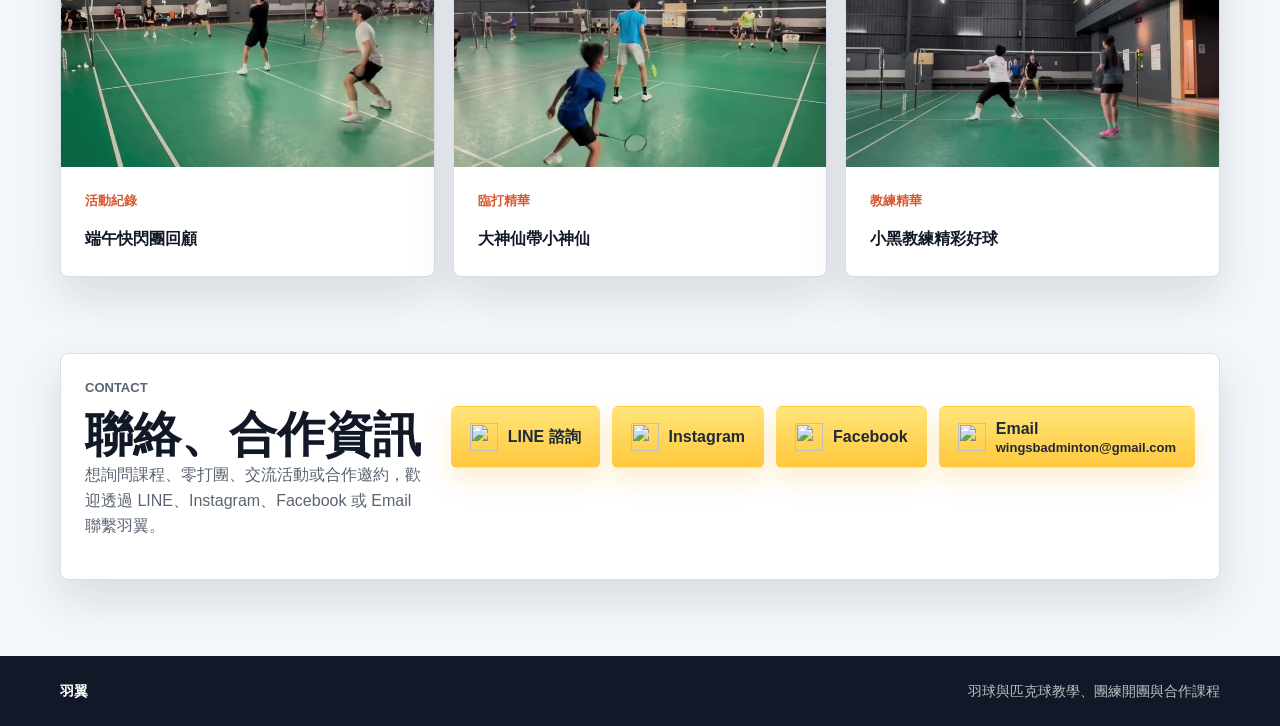
==== commit 89fbe728: "Refine hero stats and carousel controls" ====
--- a/index.html
+++ b/index.html
@@ -10,7 +10,7 @@
     <title>羽翼 | Badminton & Pickleball Training</title>
     <link rel="icon" href="./assets/logo.jpg">
     <link rel="preconnect" href="https://images.unsplash.com">
-    <link rel="stylesheet" href="./styles.css?v=20260705-hero-v8">
+    <link rel="stylesheet" href="./styles.css?v=20260706-carousel-hit-v2">
   </head>
   <body>
     <header class="site-header">
@@ -66,7 +66,11 @@
           <p class="eyebrow">Coaches</p>
           <h2>教練資歷</h2>
         </div>
-        <div class="coach-grid" id="coach-list"></div>
+        <div class="coach-carousel">
+          <button class="carousel-button carousel-button-prev" type="button" aria-label="上一位教練">‹</button>
+          <div class="coach-grid" id="coach-list"></div>
+          <button class="carousel-button carousel-button-next" type="button" aria-label="下一位教練">›</button>
+        </div>
       </section>
 
       <section class="section split-section" id="philosophy">
@@ -156,7 +160,7 @@
       <span>羽球與匹克球教學、團練開團與合作課程</span>
     </footer>
 
-    <script src="./data.js?v=20260705-hero-v8"></script>
-    <script src="./main.js?v=20260705-hero-v8"></script>
+    <script src="./data.js?v=20260706-carousel-hit-v2"></script>
+    <script src="./main.js?v=20260706-carousel-hit-v2"></script>
   </body>
 </html>
--- a/styles.css
+++ b/styles.css
@@ -133,7 +133,7 @@
   inset: 0;
   background:
     linear-gradient(90deg, rgba(7, 63, 52, 0.9) 0%, rgba(7, 63, 52, 0.72) 36%, rgba(7, 63, 52, 0.1) 66%, rgba(7, 63, 52, 0.02) 100%),
-    url("./assets/hero-chibi-v8.png") center / cover;
+    url("./assets/hero-chibi-v8.png") 45% center / cover;
 }
 
 .hero-content {
@@ -273,13 +273,14 @@
   gap: 1px;
   max-width: 860px;
   margin: 46px 0 0;
-  border: 1px solid rgba(255, 255, 255, 0.25);
-  background: rgba(255, 255, 255, 0.2);
+  border: 1px solid rgba(199, 210, 254, 0.34);
+  background: rgba(30, 41, 82, 0.58);
+  box-shadow: 0 18px 40px rgba(15, 23, 42, 0.24);
 }
 
 .stat-item {
   padding: 18px;
-  background: rgba(7, 63, 52, 0.78);
+  background: linear-gradient(135deg, rgba(37, 54, 103, 0.86), rgba(25, 35, 72, 0.78));
 }
 
 .stat-item dt {
@@ -319,16 +320,60 @@
   gap: 18px;
 }
 
+.coach-carousel,
 .coach-grid,
 .program-grid {
   grid-template-columns: repeat(2, minmax(0, 1fr));
+}
+
+.coach-carousel {
+  position: relative;
+  display: grid;
+  grid-template-columns: auto minmax(0, 1fr) auto;
+  gap: 12px;
+  align-items: center;
 }
 
 .coach-grid {
   display: flex;
   overflow-x: auto;
   scroll-snap-type: x mandatory;
+  scroll-behavior: smooth;
   padding-bottom: 12px;
+  scrollbar-width: none;
+}
+
+.coach-grid::-webkit-scrollbar {
+  display: none;
+}
+
+.carousel-button {
+  z-index: 2;
+  display: inline-grid;
+  place-items: center;
+  width: 44px;
+  height: 44px;
+  border: 1px solid rgba(20, 104, 79, 0.22);
+  border-radius: 999px;
+  background: #ffffff;
+  color: var(--court-dark);
+  font-size: 30px;
+  font-weight: 900;
+  line-height: 1;
+  cursor: pointer;
+  box-shadow: var(--shadow);
+}
+
+.carousel-button:hover,
+.carousel-button:focus-visible {
+  background: #e6f4ef;
+  transform: translateY(-1px);
+}
+
+.carousel-button:disabled {
+  opacity: 0.38;
+  cursor: not-allowed;
+  transform: none;
 }
 
 .coach-card,
@@ -794,37 +839,37 @@
 }
 
 .back-to-top.is-playing .back-to-top-ball {
-  animation: pickleball-launch 1480ms cubic-bezier(0.18, 0.7, 0.15, 1) both;
+  animation: pickleball-launch 1660ms cubic-bezier(0.16, 0.72, 0.12, 1) both;
 }
 
 .back-to-top.is-playing .back-to-top-paddle {
-  animation: paddle-swing 1220ms cubic-bezier(0.2, 0.84, 0.28, 1) both;
+  animation: paddle-swing 1360ms cubic-bezier(0.18, 0.86, 0.28, 1) both;
 }
 
 @keyframes paddle-swing {
   0% {
     opacity: 0;
-    transform: translate(74px, 24px) rotate(42deg);
-  }
-  28% {
+    transform: translate(32px, 104px) rotate(96deg);
+  }
+  26% {
     opacity: 1;
-    transform: translate(-40px, 12px) rotate(16deg);
-  }
-  48% {
+    transform: translate(-18px, 48px) rotate(54deg);
+  }
+  44% {
     opacity: 1;
-    transform: translate(-108px, -38px) rotate(-58deg);
+    transform: translate(-52px, -10px) rotate(8deg);
   }
   58% {
     opacity: 1;
-    transform: translate(-116px, -44px) rotate(-68deg);
+    transform: translate(-76px, -84px) rotate(-50deg);
   }
   78% {
     opacity: 1;
-    transform: translate(-58px, -6px) rotate(-10deg);
+    transform: translate(-42px, -22px) rotate(-8deg);
   }
   100% {
     opacity: 0;
-    transform: translate(62px, 24px) rotate(38deg);
+    transform: translate(30px, 92px) rotate(82deg);
   }
 }
 
@@ -833,21 +878,25 @@
     opacity: 1;
     transform: translate(0, 0) scale(1) rotate(0);
   }
-  40% {
+  38% {
     opacity: 1;
     transform: translate(0, 0) scale(1) rotate(0);
   }
-  50% {
+  48% {
     opacity: 1;
-    transform: translate(-10px, -44px) scale(0.9) rotate(-110deg);
+    transform: translate(-8px, -64px) scale(0.9) rotate(-120deg);
   }
   72% {
     opacity: 1;
-    transform: translate(-30px, -230px) scale(0.54) rotate(-280deg);
+    transform: translate(-22px, -34vh) scale(0.58) rotate(-300deg);
+  }
+  94% {
+    opacity: 1;
+    transform: translate(-28px, -50vh) scale(0.42) rotate(-500deg);
   }
   100% {
     opacity: 0;
-    transform: translate(-46px, -410px) scale(0.24) rotate(-560deg);
+    transform: translate(-30px, -54vh) scale(0.38) rotate(-580deg);
   }
 }
 
@@ -905,6 +954,22 @@
     flex-basis: min(86vw, 420px);
   }
 
+  .coach-carousel {
+    grid-template-columns: 1fr 1fr;
+  }
+
+  .coach-grid {
+    grid-column: 1 / -1;
+    grid-row: 1;
+  }
+
+  .carousel-button {
+    grid-row: 2;
+    justify-self: stretch;
+    width: auto;
+    border-radius: 8px;
+  }
+
   .split-section,
   .two-column,
   .contact-section {
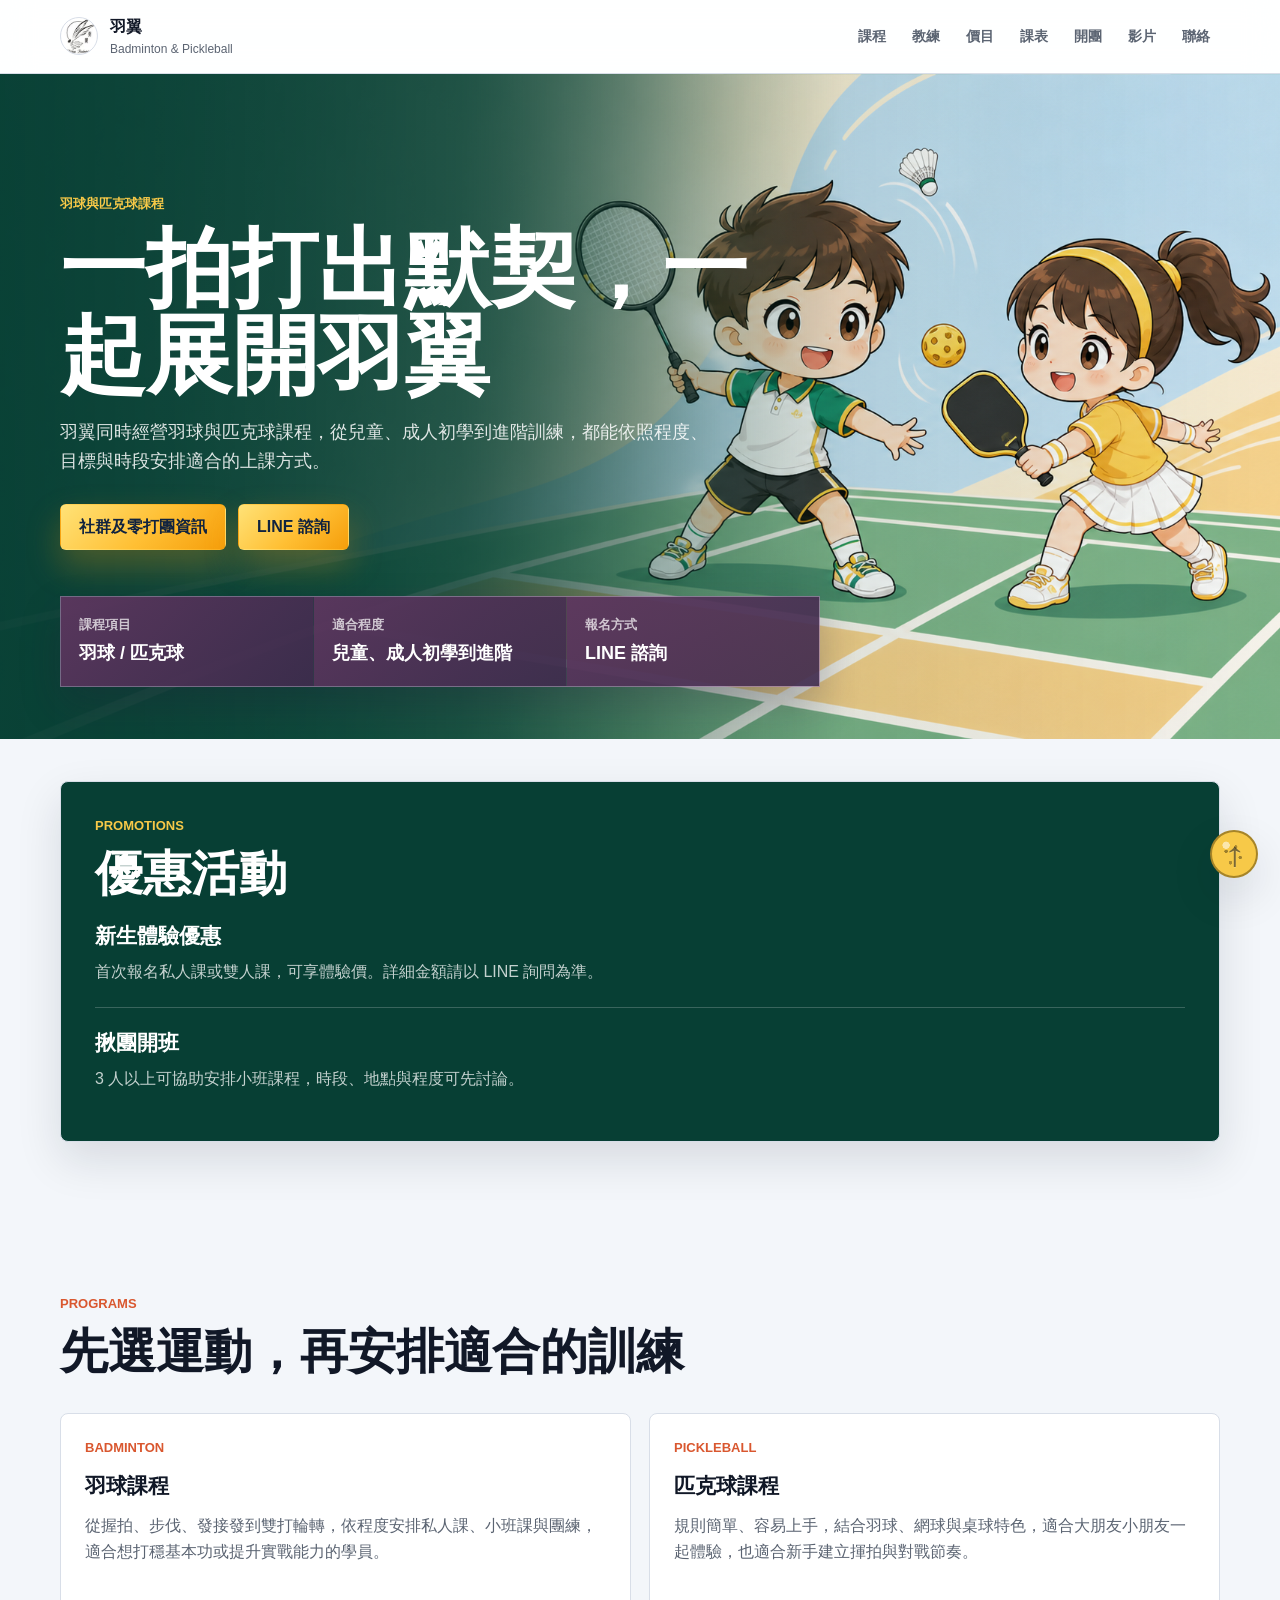
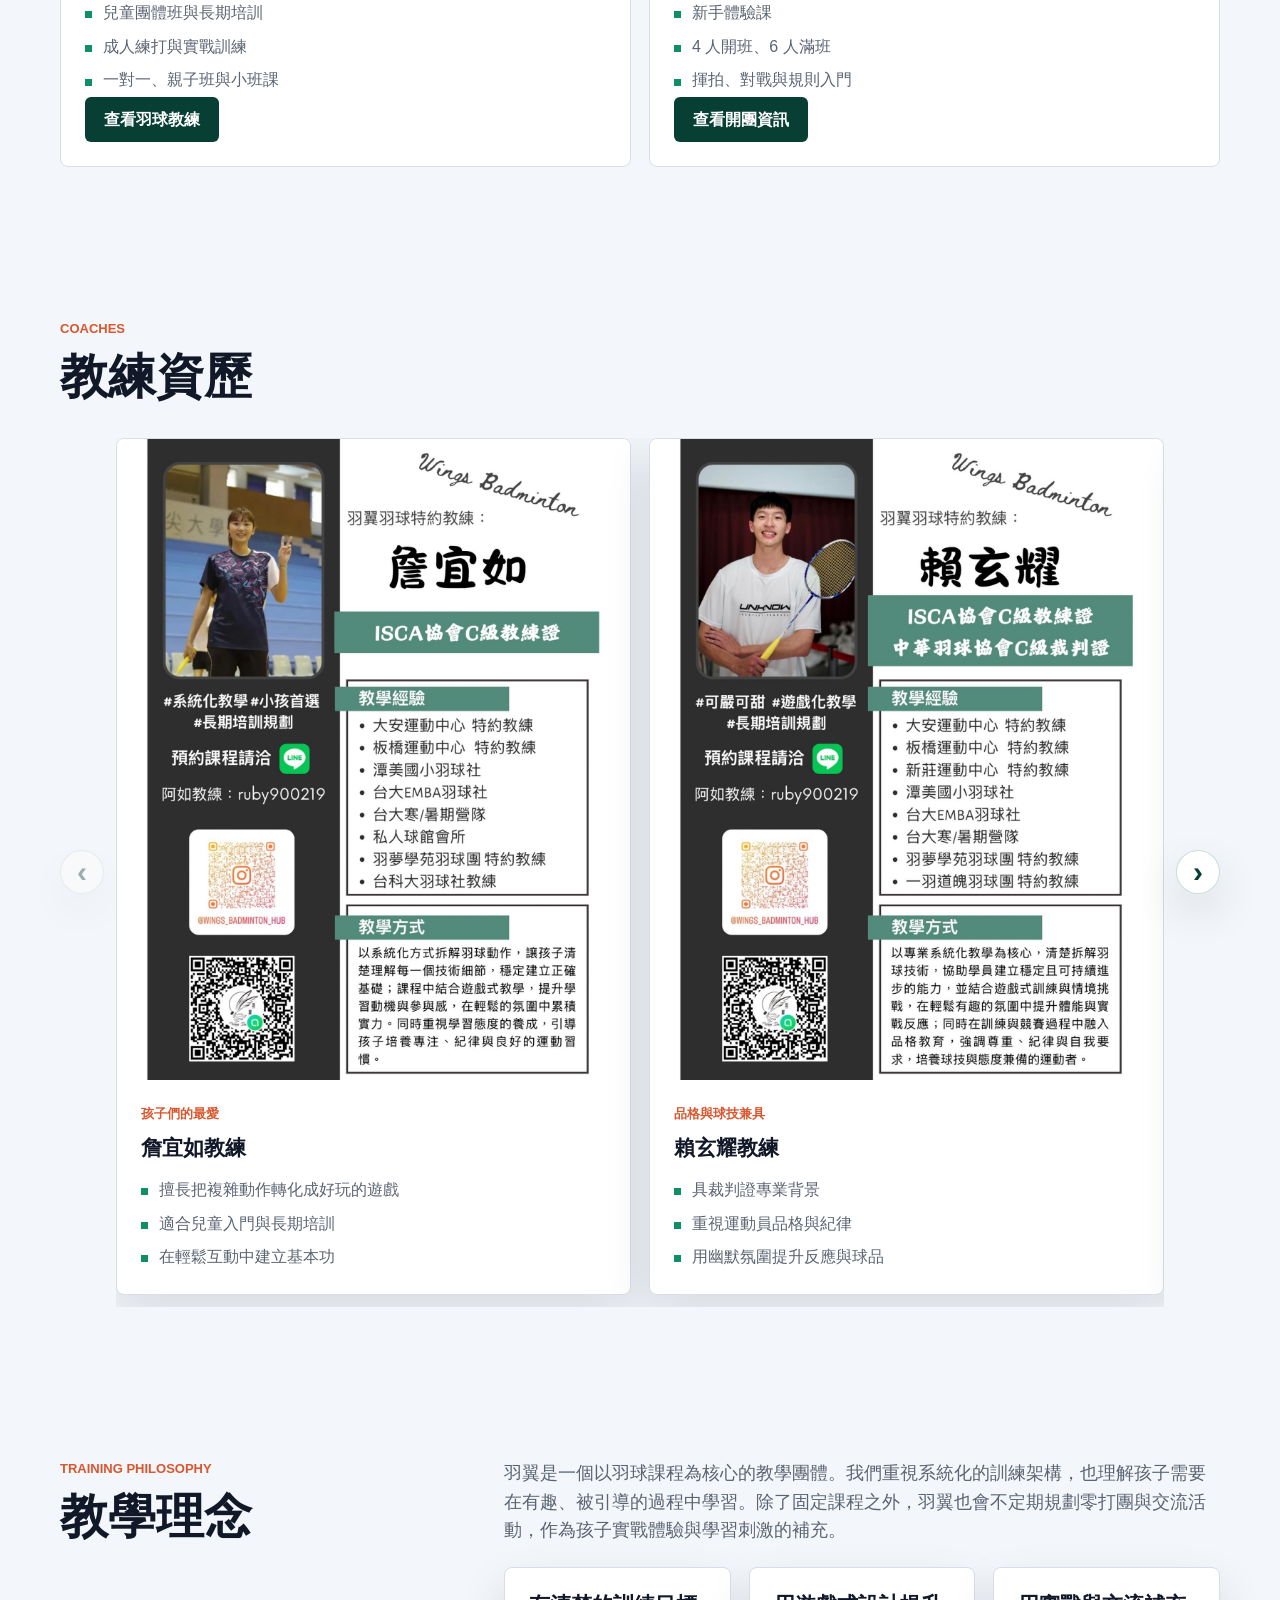
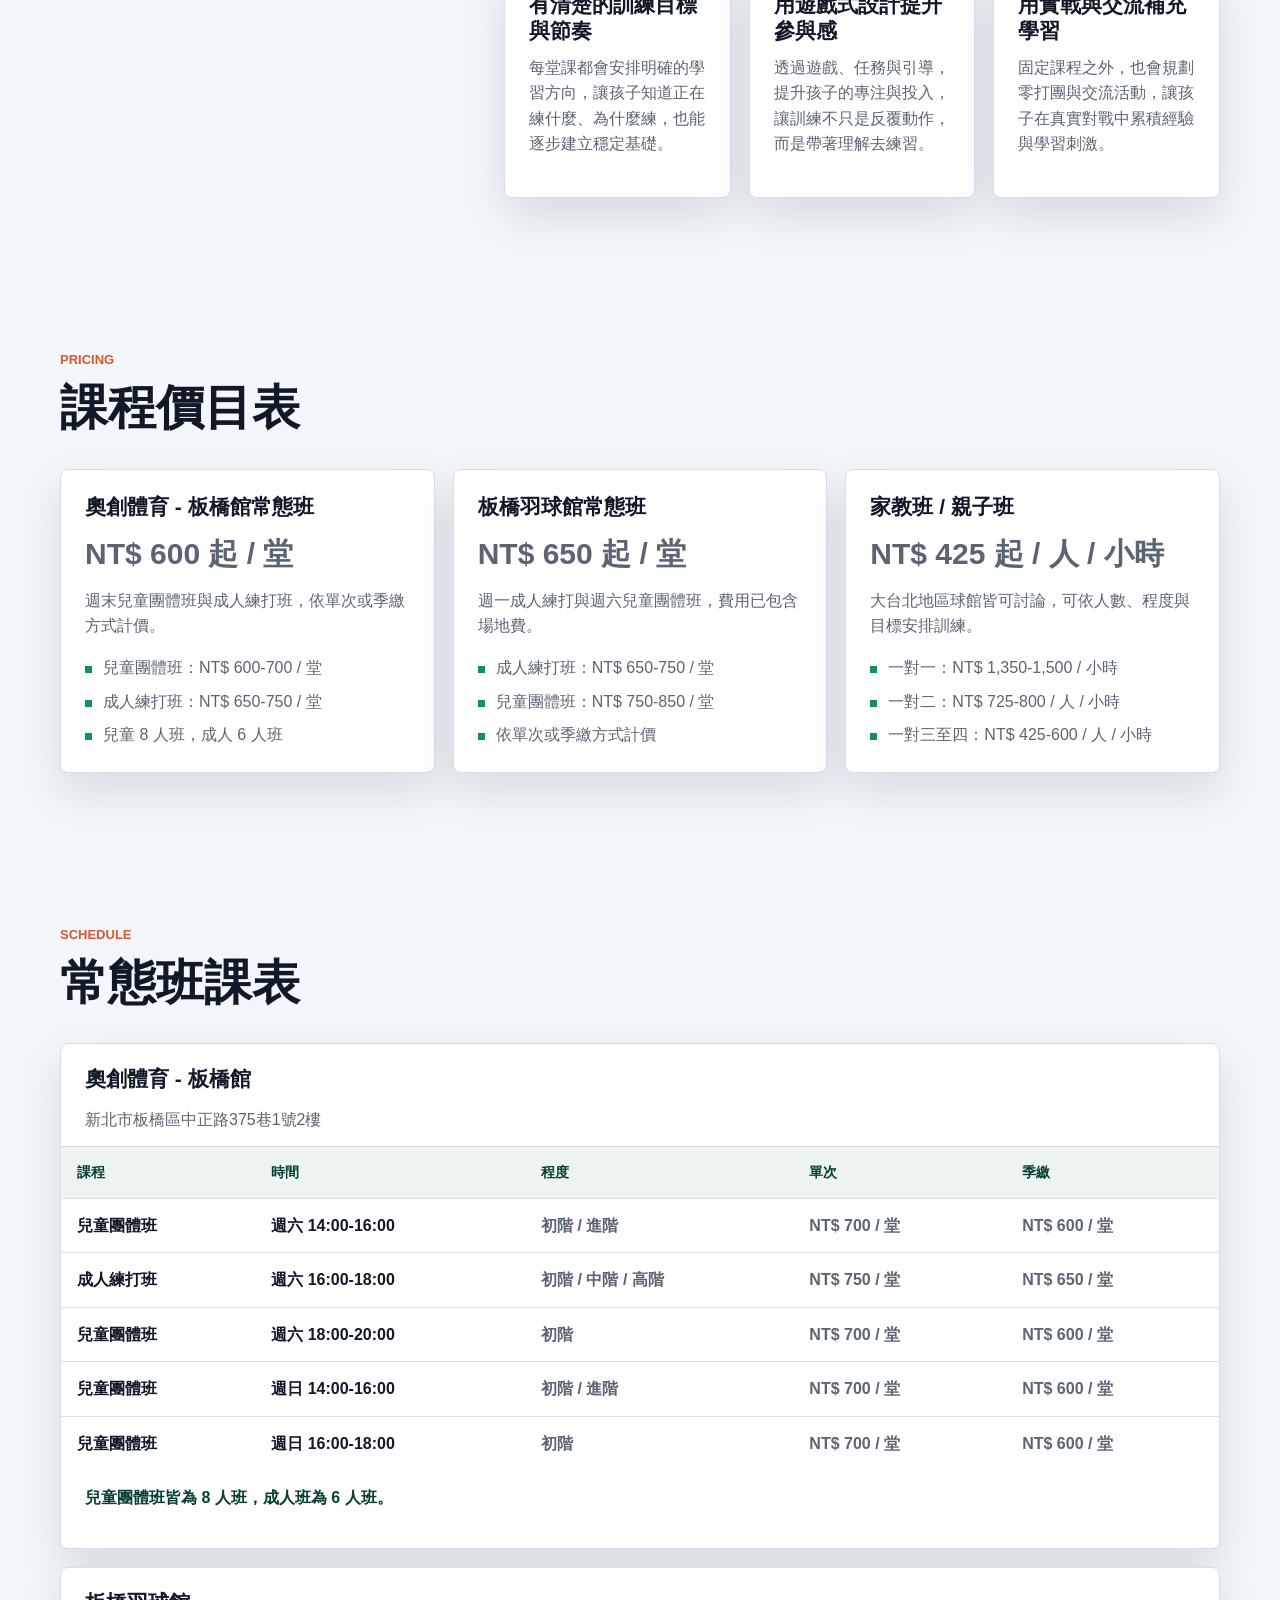
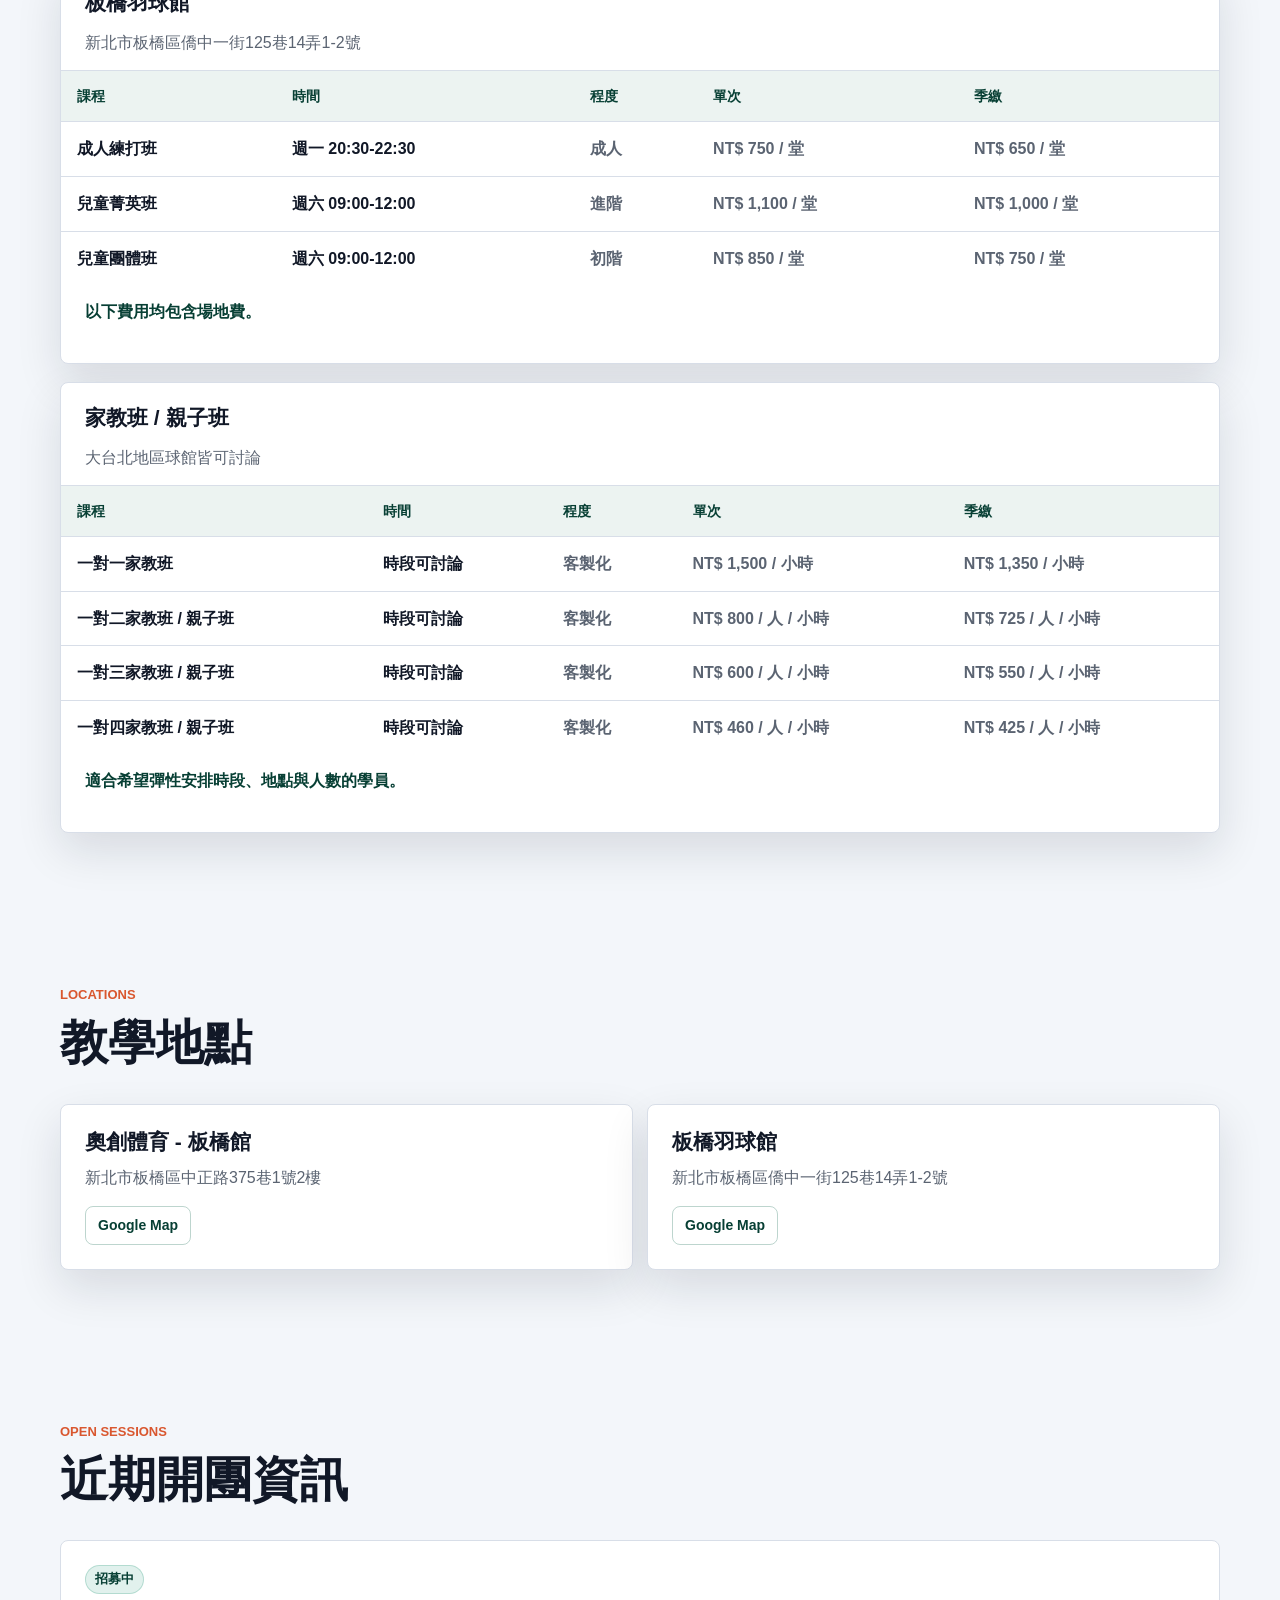
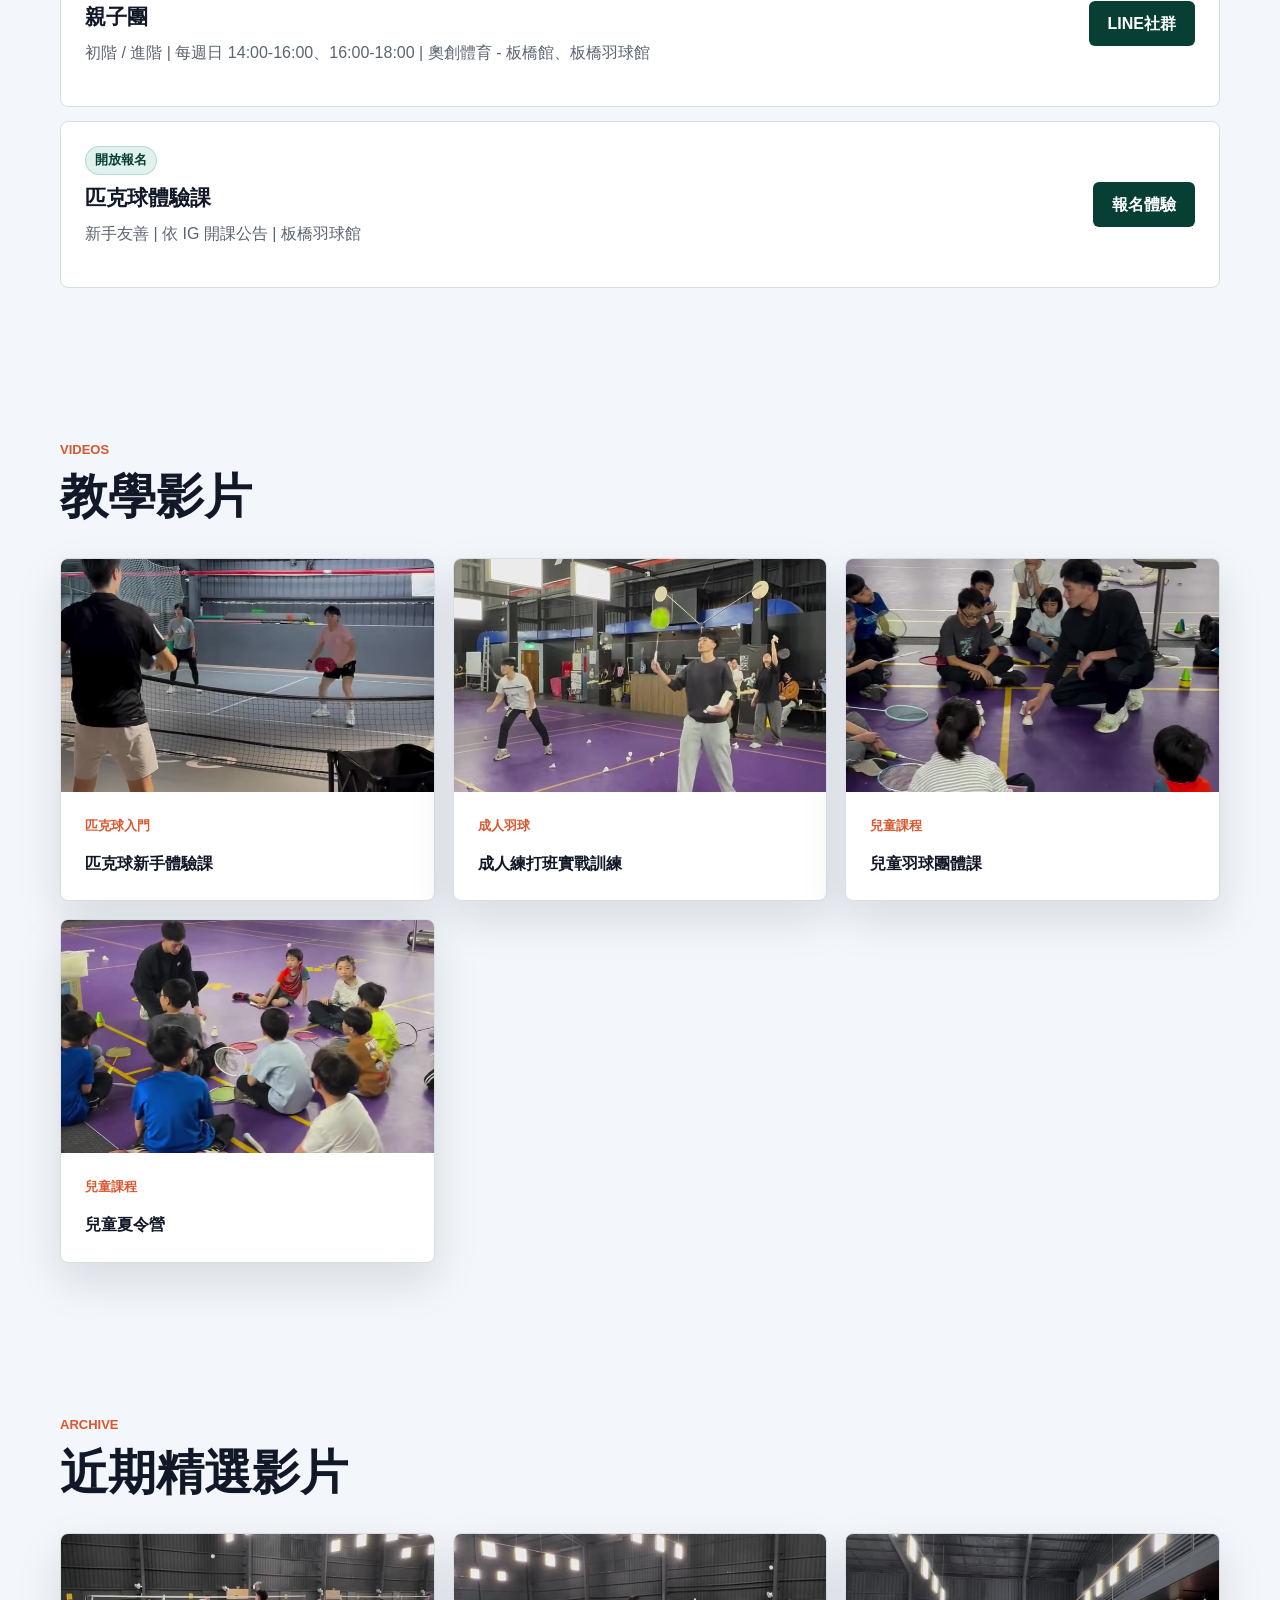
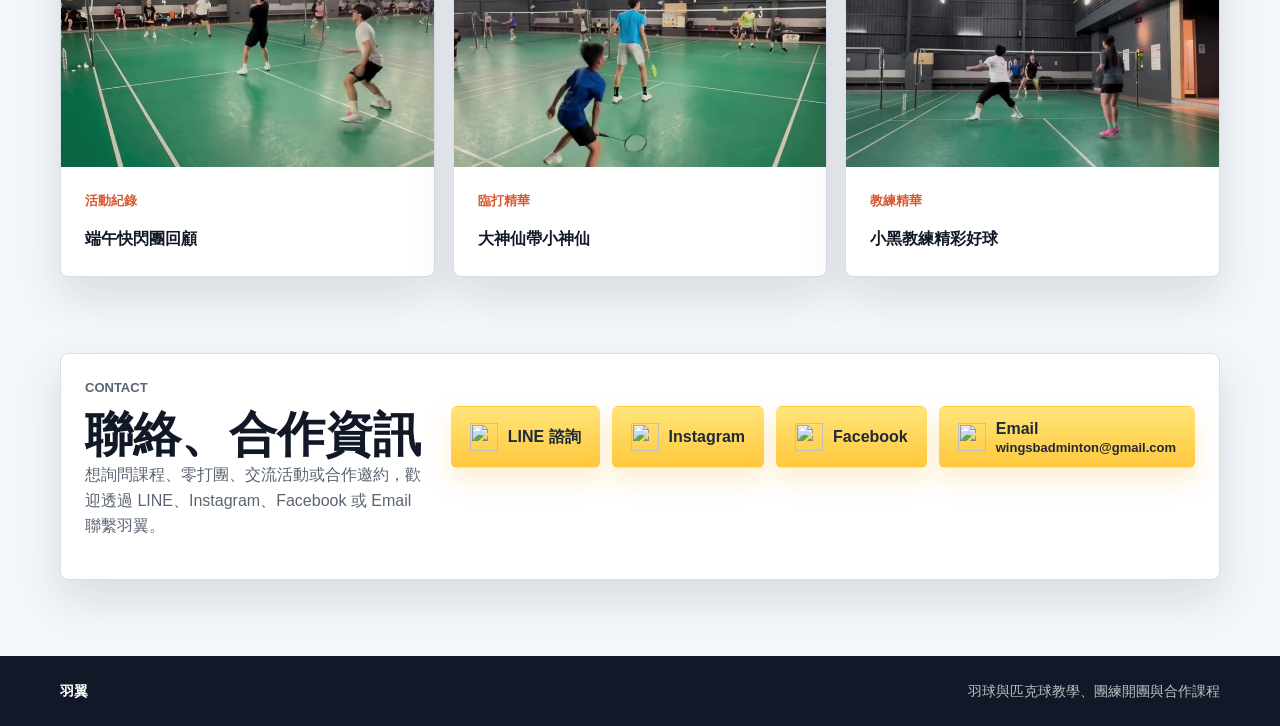
==== commit f33f0720: "Simplify top animation and restyle hero stats" ====
--- a/index.html
+++ b/index.html
@@ -10,7 +10,7 @@
     <title>羽翼 | Badminton & Pickleball Training</title>
     <link rel="icon" href="./assets/logo.jpg">
     <link rel="preconnect" href="https://images.unsplash.com">
-    <link rel="stylesheet" href="./styles.css?v=20260706-carousel-hit-v2">
+    <link rel="stylesheet" href="./styles.css?v=20260706-simple-top">
   </head>
   <body>
     <header class="site-header">
@@ -160,7 +160,7 @@
       <span>羽球與匹克球教學、團練開團與合作課程</span>
     </footer>
 
-    <script src="./data.js?v=20260706-carousel-hit-v2"></script>
-    <script src="./main.js?v=20260706-carousel-hit-v2"></script>
+    <script src="./data.js?v=20260706-simple-top"></script>
+    <script src="./main.js?v=20260706-simple-top"></script>
   </body>
 </html>
--- a/styles.css
+++ b/styles.css
@@ -273,14 +273,14 @@
   gap: 1px;
   max-width: 860px;
   margin: 46px 0 0;
-  border: 1px solid rgba(199, 210, 254, 0.34);
-  background: rgba(30, 41, 82, 0.58);
-  box-shadow: 0 18px 40px rgba(15, 23, 42, 0.24);
+  border: 1px solid rgba(245, 208, 254, 0.34);
+  background: rgba(77, 44, 83, 0.58);
+  box-shadow: 0 18px 40px rgba(47, 24, 54, 0.22);
 }
 
 .stat-item {
   padding: 18px;
-  background: linear-gradient(135deg, rgba(37, 54, 103, 0.86), rgba(25, 35, 72, 0.78));
+  background: linear-gradient(135deg, rgba(95, 55, 96, 0.86), rgba(61, 42, 76, 0.78));
 }
 
 .stat-item dt {
@@ -839,37 +839,33 @@
 }
 
 .back-to-top.is-playing .back-to-top-ball {
-  animation: pickleball-launch 1660ms cubic-bezier(0.16, 0.72, 0.12, 1) both;
+  animation: pickleball-launch 1280ms cubic-bezier(0.22, 0.72, 0.2, 1) both;
 }
 
 .back-to-top.is-playing .back-to-top-paddle {
-  animation: paddle-swing 1360ms cubic-bezier(0.18, 0.86, 0.28, 1) both;
+  animation: paddle-swing 980ms cubic-bezier(0.2, 0.84, 0.32, 1) both;
 }
 
 @keyframes paddle-swing {
   0% {
     opacity: 0;
-    transform: translate(32px, 104px) rotate(96deg);
-  }
-  26% {
+    transform: translate(52px, 18px) rotate(36deg);
+  }
+  24% {
     opacity: 1;
-    transform: translate(-18px, 48px) rotate(54deg);
-  }
-  44% {
+    transform: translate(-36px, 12px) rotate(18deg);
+  }
+  48% {
     opacity: 1;
-    transform: translate(-52px, -10px) rotate(8deg);
-  }
-  58% {
+    transform: translate(-92px, -24px) rotate(-44deg);
+  }
+  72% {
     opacity: 1;
-    transform: translate(-76px, -84px) rotate(-50deg);
-  }
-  78% {
-    opacity: 1;
-    transform: translate(-42px, -22px) rotate(-8deg);
+    transform: translate(-58px, -4px) rotate(-8deg);
   }
   100% {
     opacity: 0;
-    transform: translate(30px, 92px) rotate(82deg);
+    transform: translate(46px, 18px) rotate(34deg);
   }
 }
 
@@ -878,25 +874,21 @@
     opacity: 1;
     transform: translate(0, 0) scale(1) rotate(0);
   }
-  38% {
+  34% {
     opacity: 1;
     transform: translate(0, 0) scale(1) rotate(0);
   }
-  48% {
+  52% {
     opacity: 1;
-    transform: translate(-8px, -64px) scale(0.9) rotate(-120deg);
+    transform: translate(-8px, -68px) scale(0.86) rotate(-130deg);
   }
   72% {
     opacity: 1;
-    transform: translate(-22px, -34vh) scale(0.58) rotate(-300deg);
-  }
-  94% {
-    opacity: 1;
-    transform: translate(-28px, -50vh) scale(0.42) rotate(-500deg);
+    transform: translate(-22px, -196px) scale(0.58) rotate(-260deg);
   }
   100% {
     opacity: 0;
-    transform: translate(-30px, -54vh) scale(0.38) rotate(-580deg);
+    transform: translate(-30px, -330px) scale(0.28) rotate(-520deg);
   }
 }
 
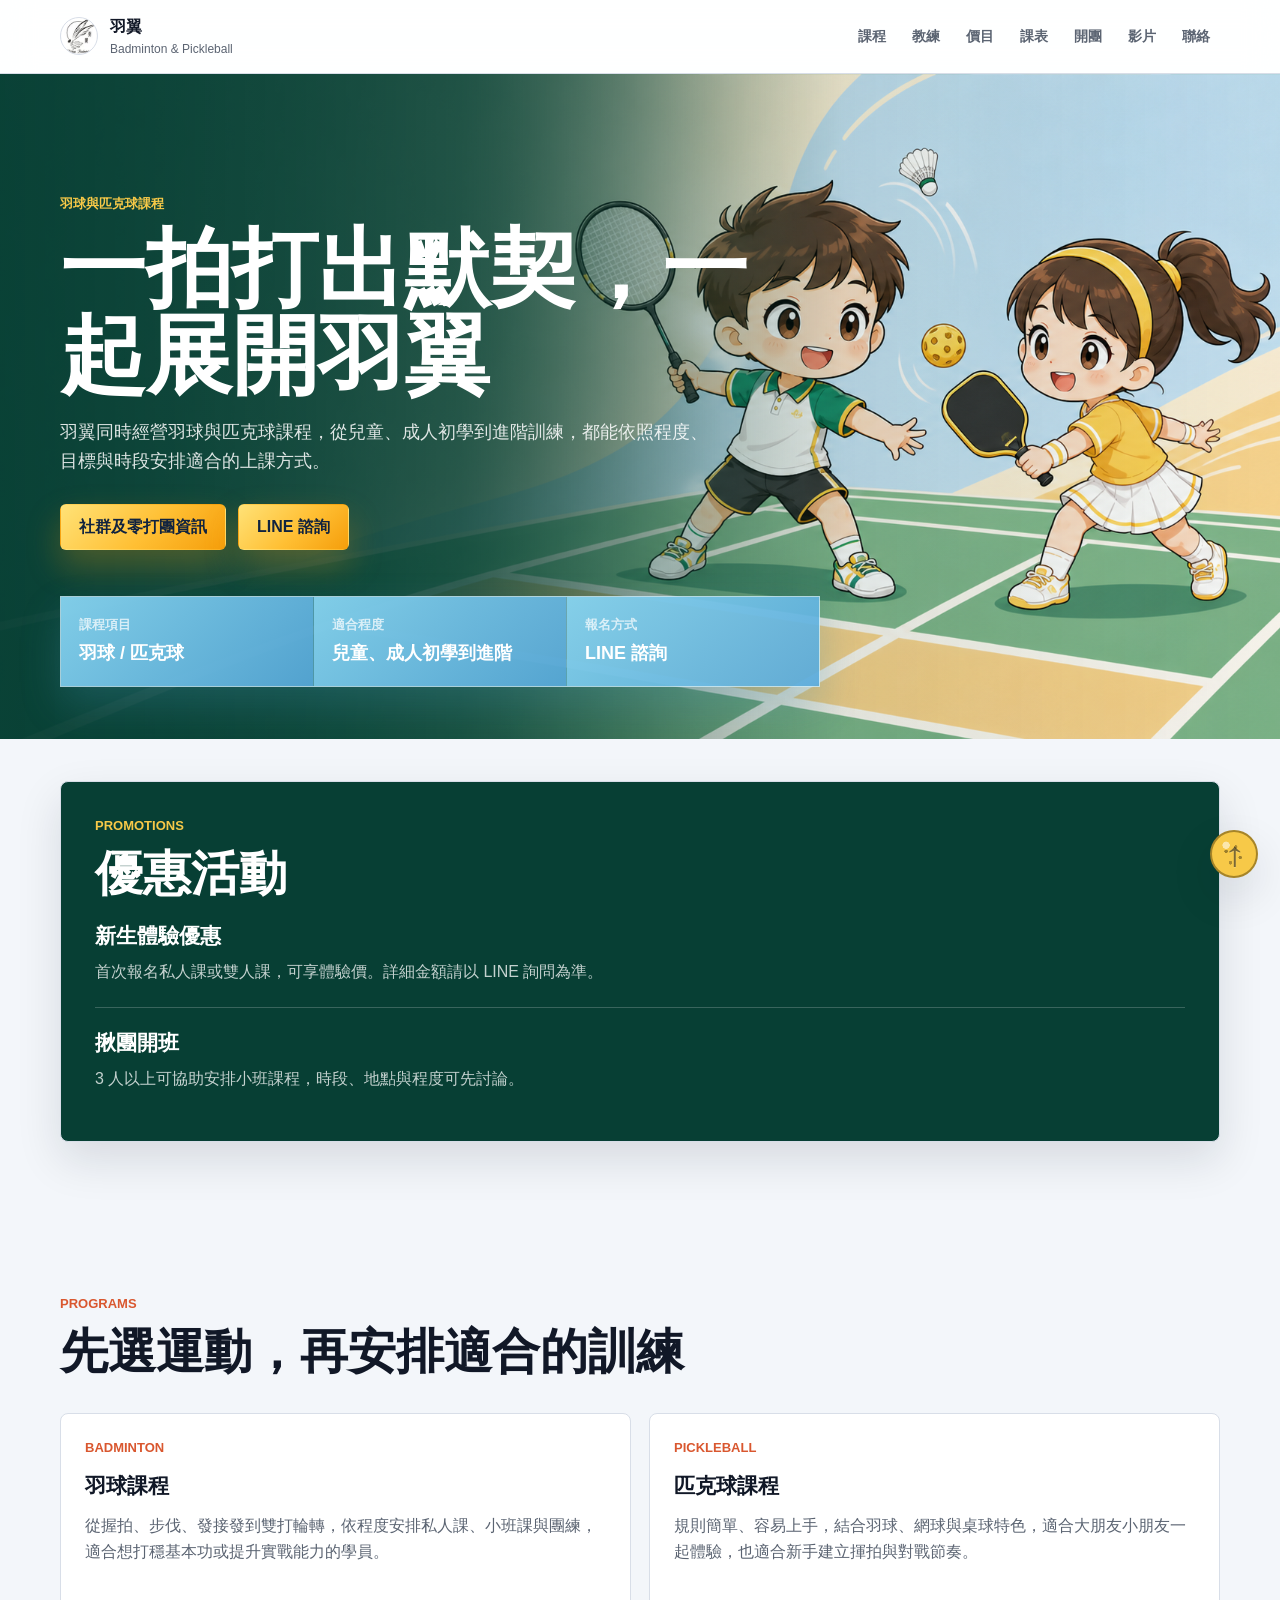
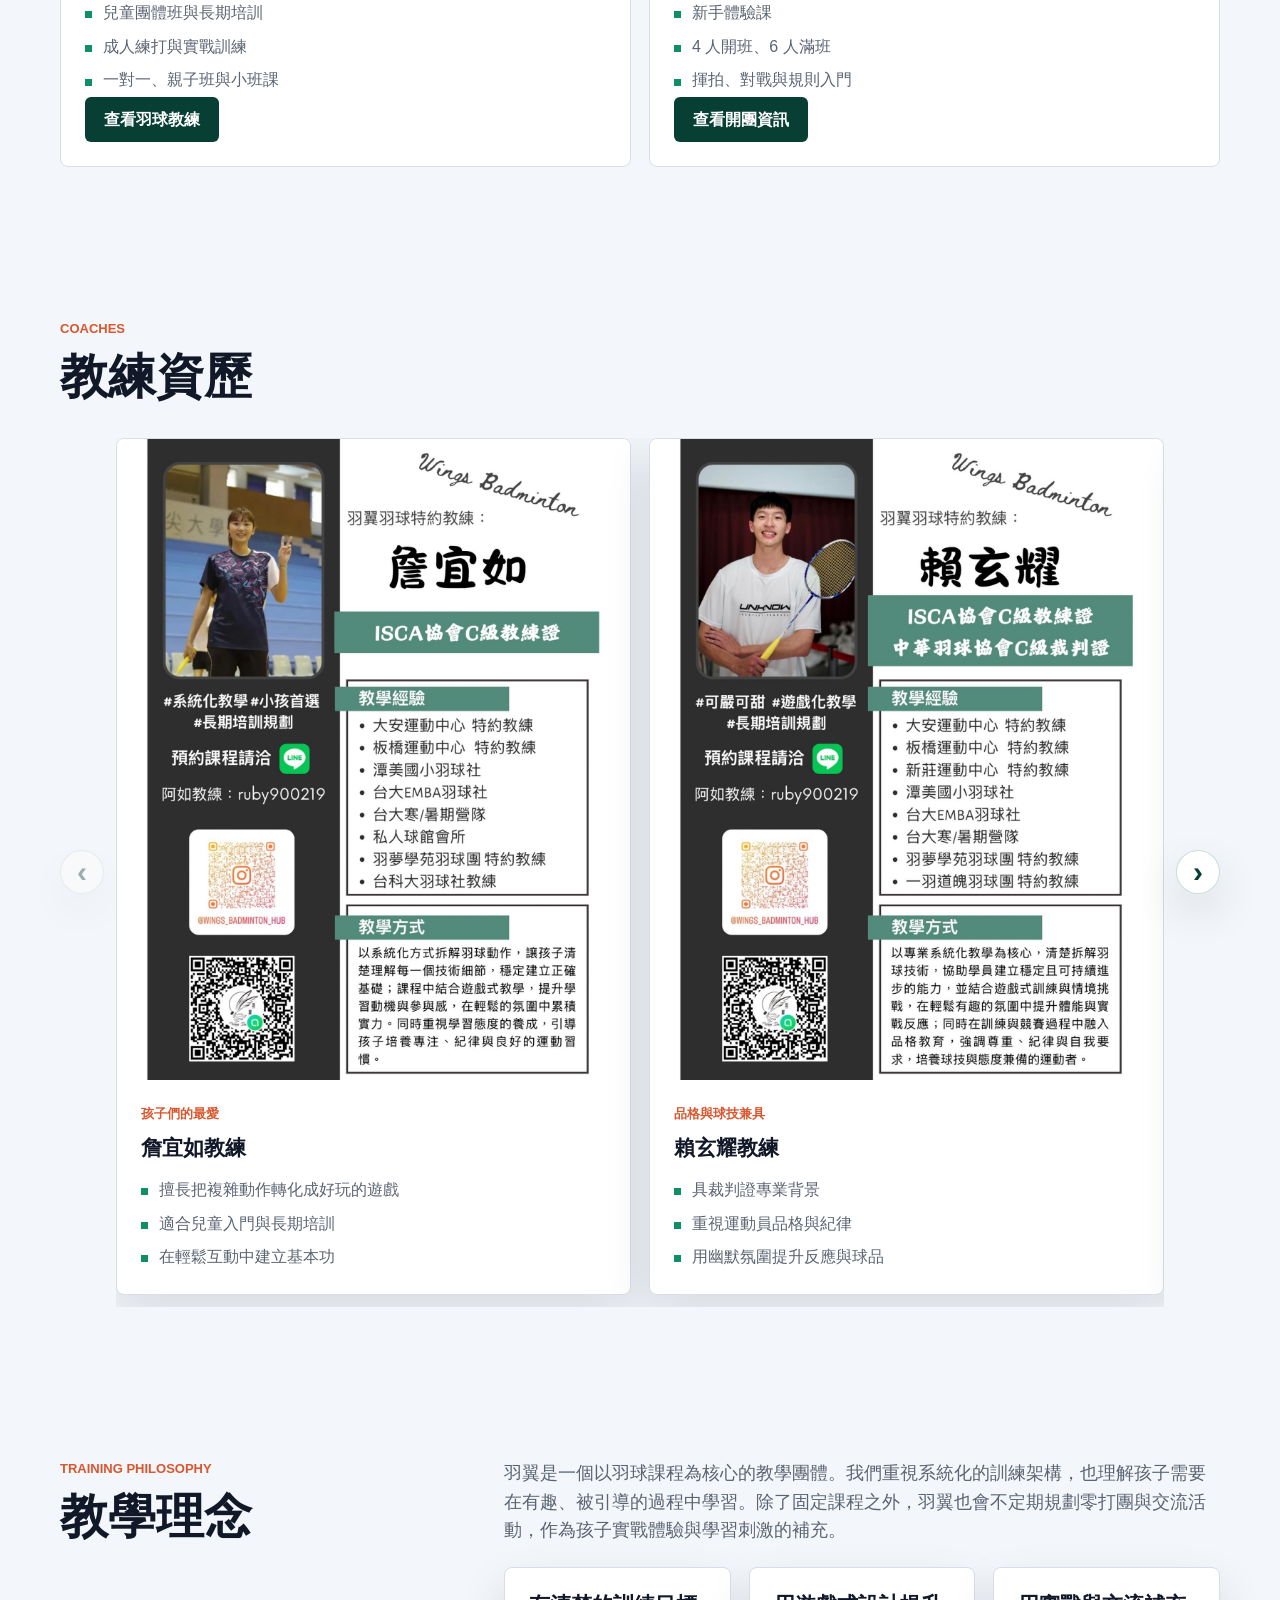
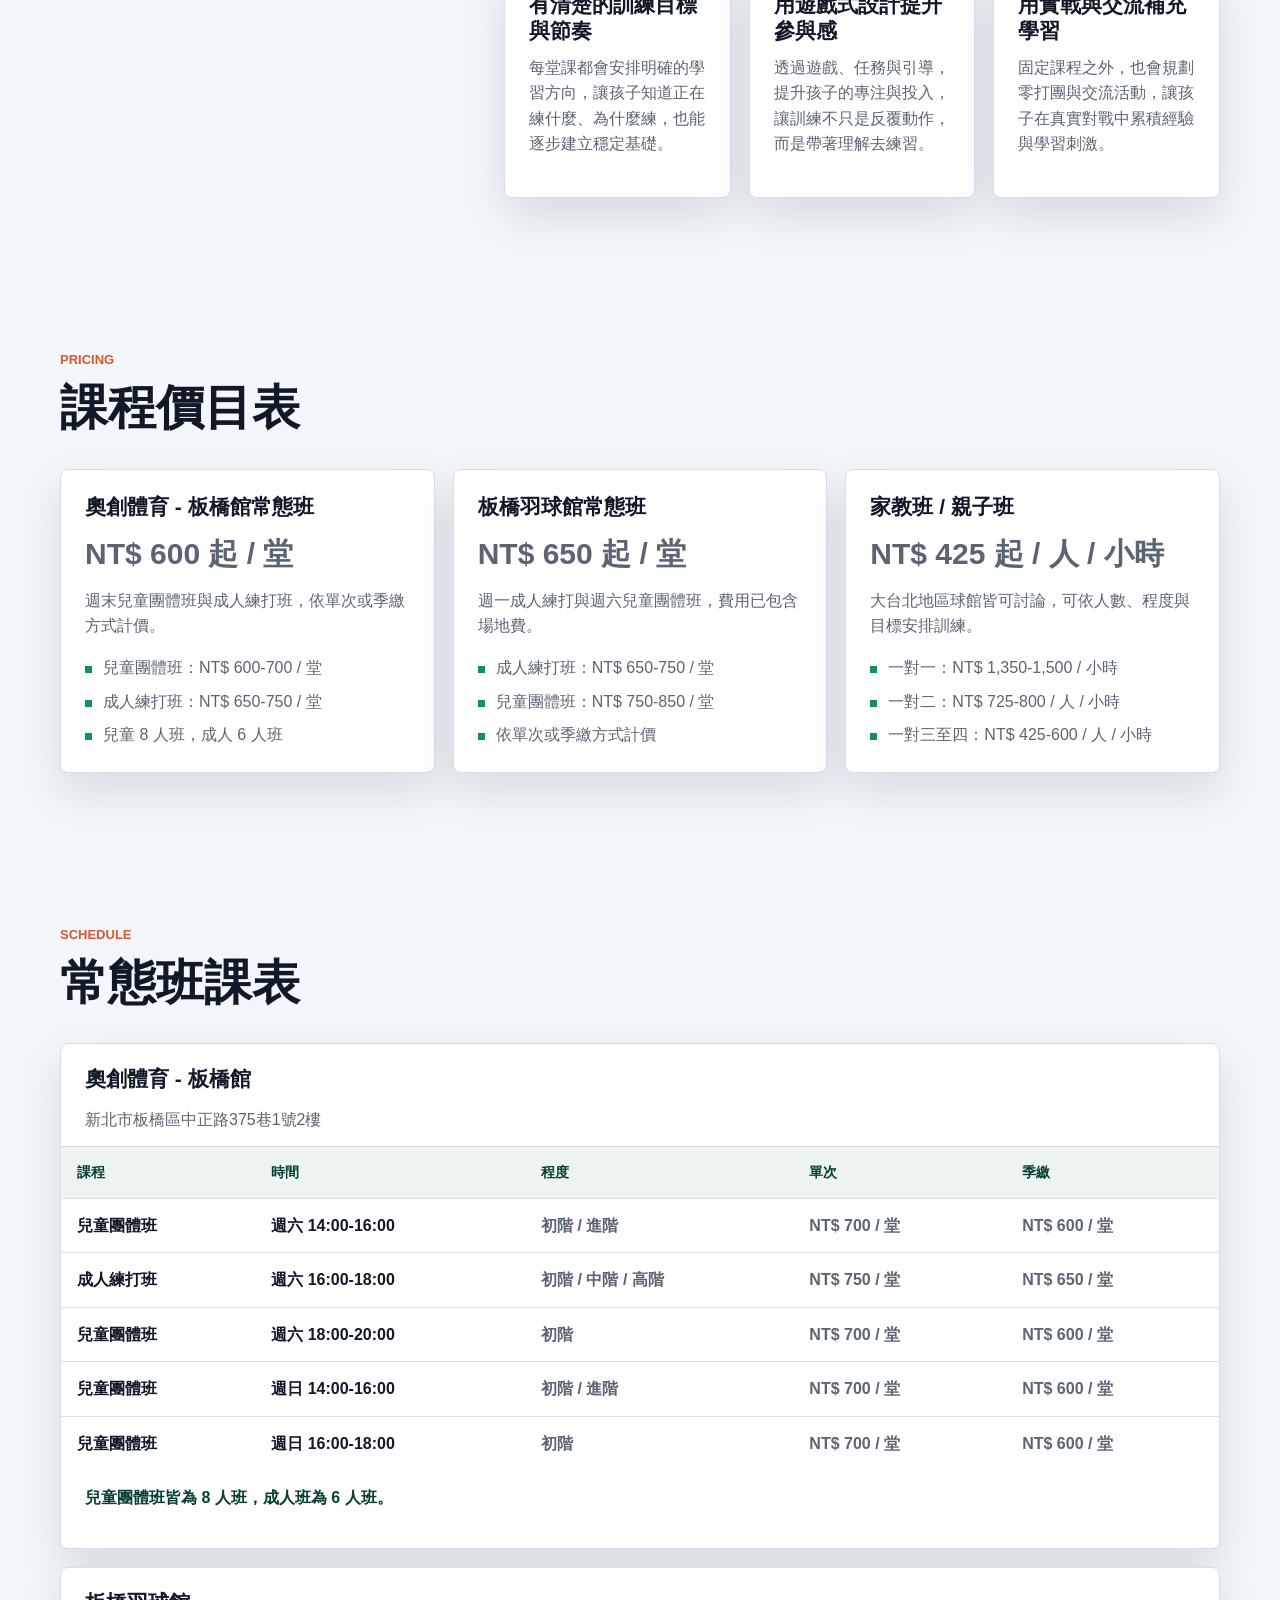
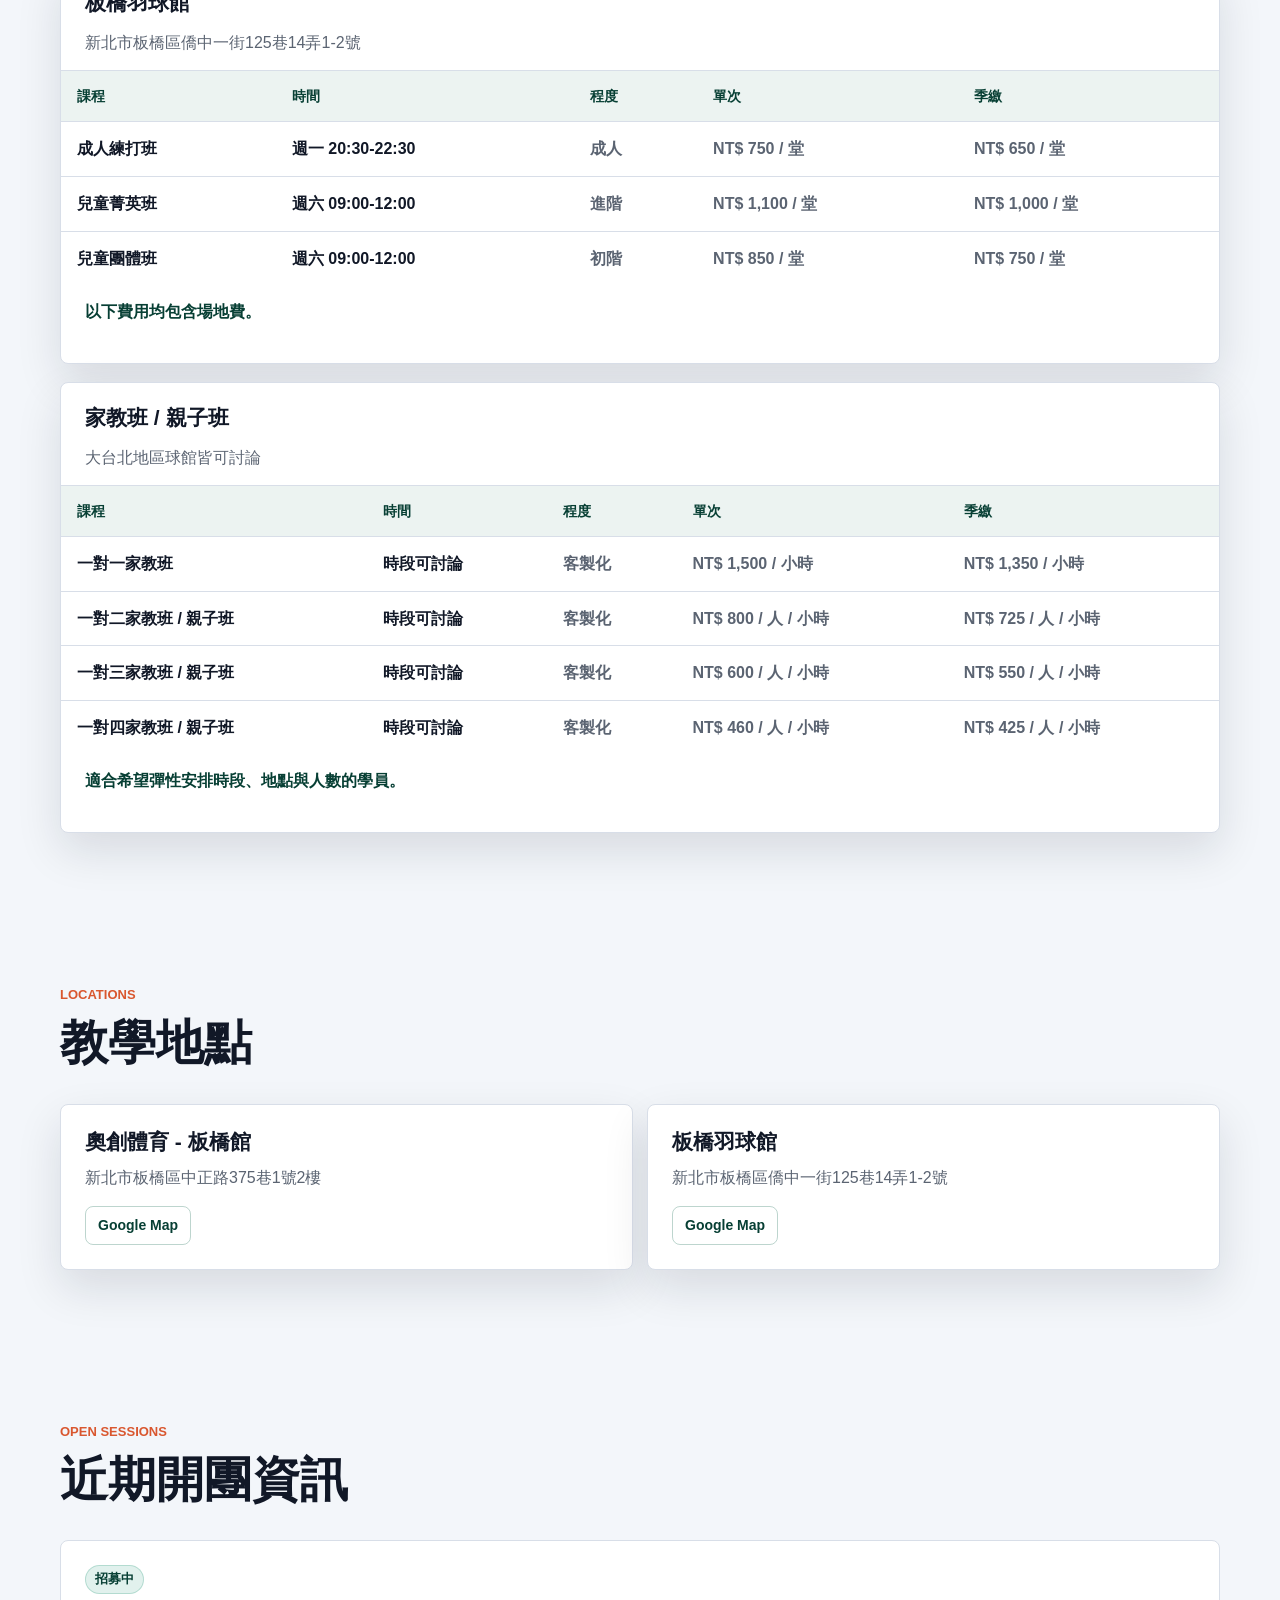
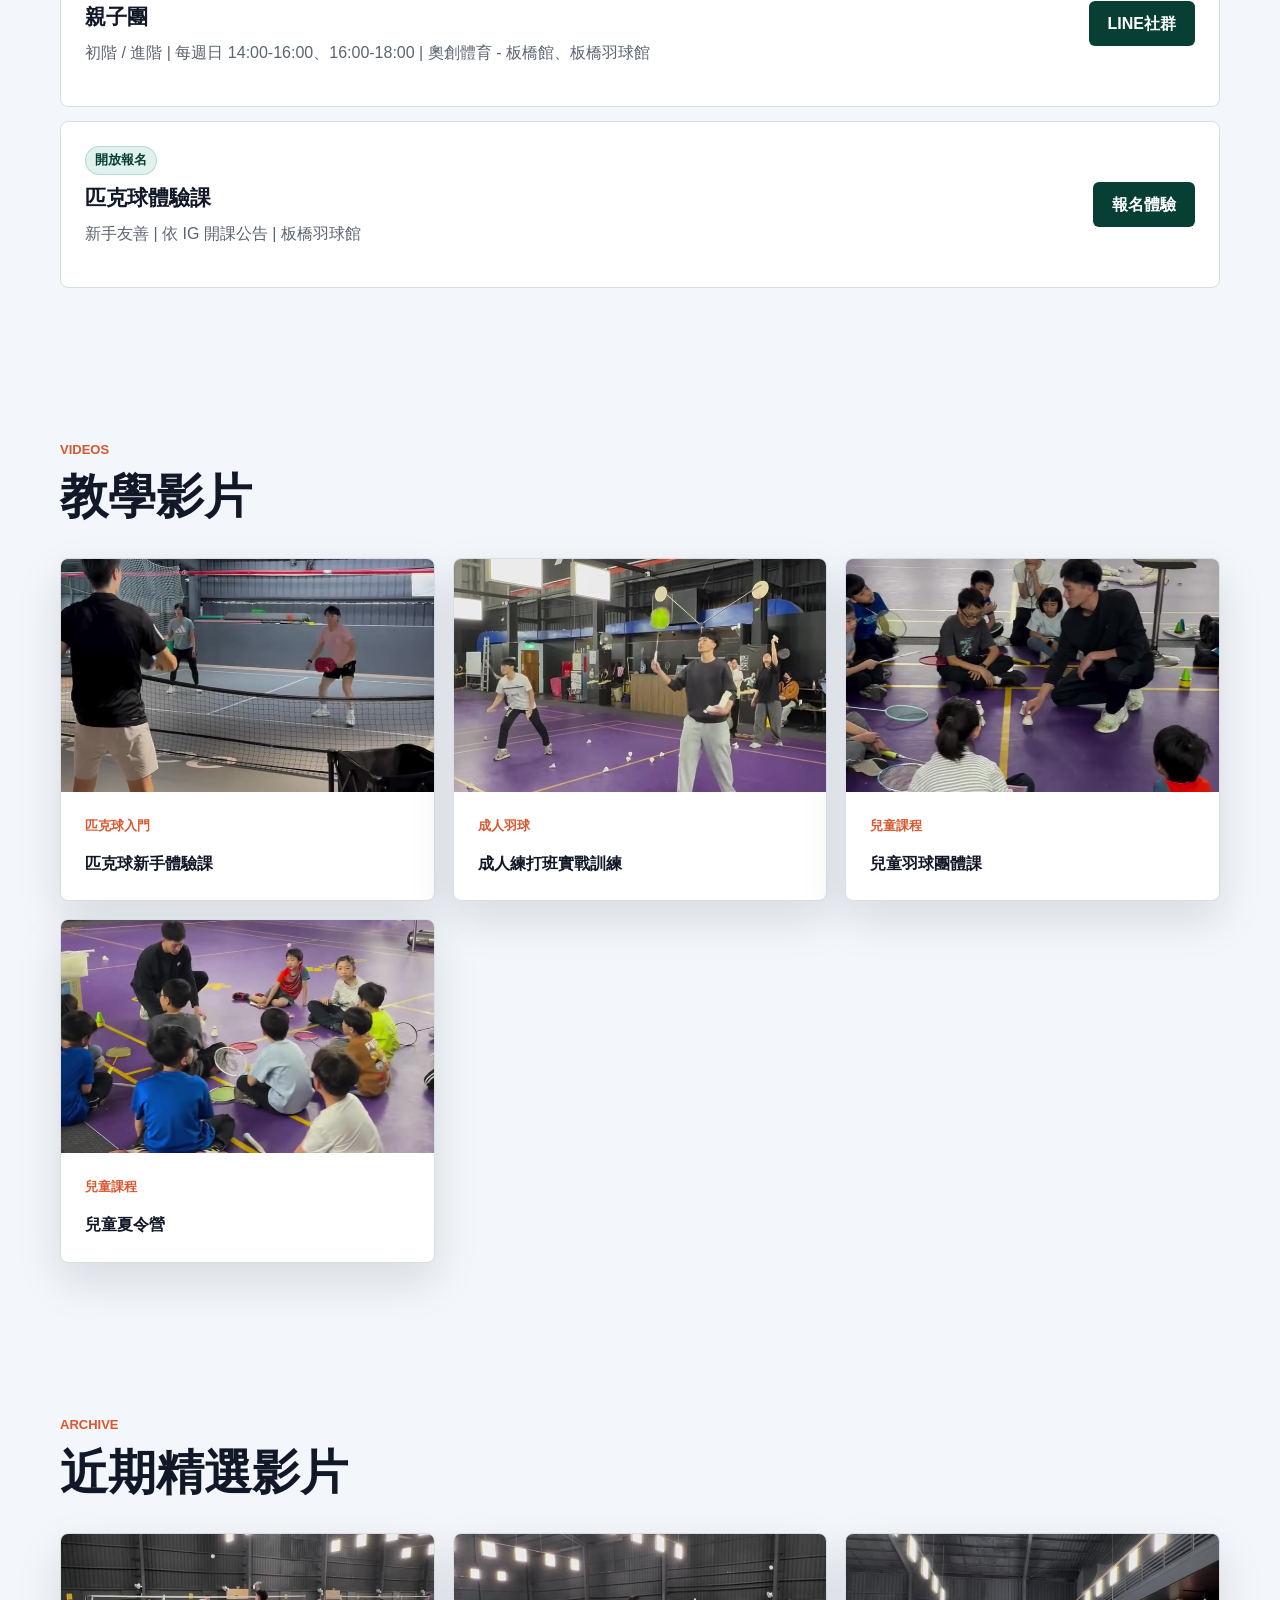
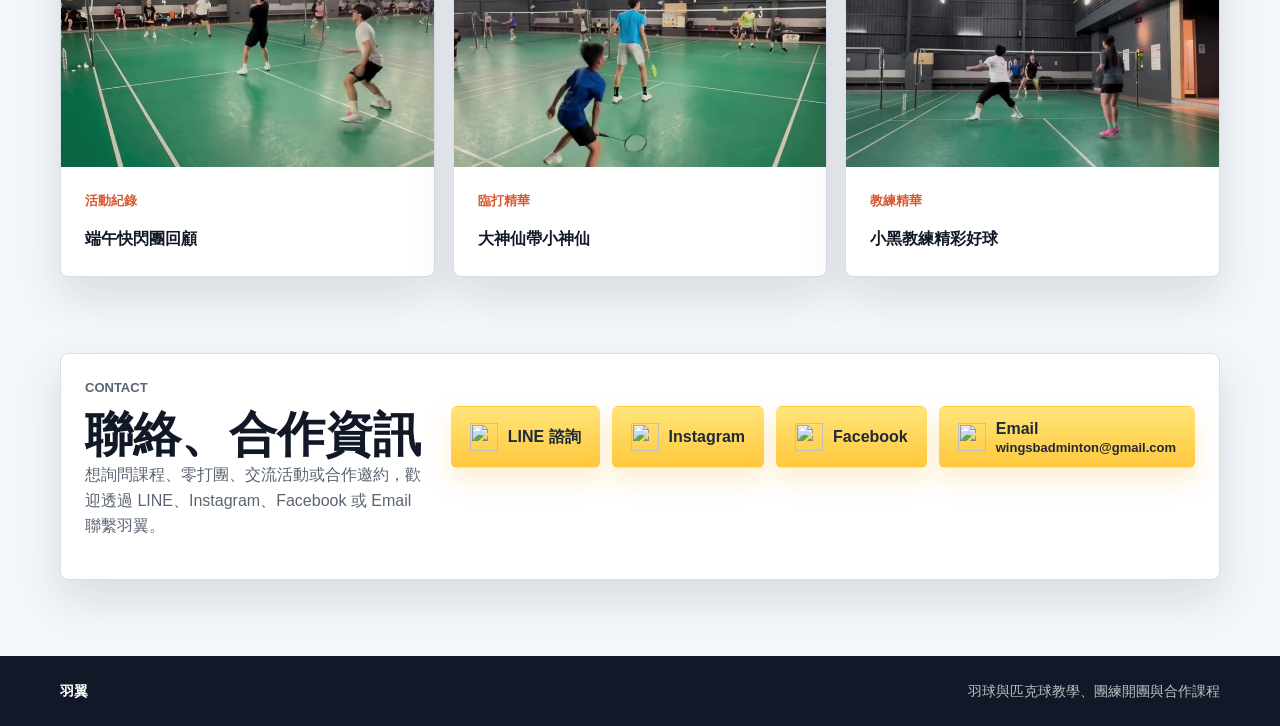
==== commit 97d9bc7e: "Refine hero info bar and top paddle" ====
--- a/index.html
+++ b/index.html
@@ -10,7 +10,7 @@
     <title>羽翼 | Badminton & Pickleball Training</title>
     <link rel="icon" href="./assets/logo.jpg">
     <link rel="preconnect" href="https://images.unsplash.com">
-    <link rel="stylesheet" href="./styles.css?v=20260706-simple-top">
+    <link rel="stylesheet" href="./styles.css?v=20260706-blue-paddle">
   </head>
   <body>
     <header class="site-header">
@@ -160,7 +160,7 @@
       <span>羽球與匹克球教學、團練開團與合作課程</span>
     </footer>
 
-    <script src="./data.js?v=20260706-simple-top"></script>
-    <script src="./main.js?v=20260706-simple-top"></script>
+    <script src="./data.js?v=20260706-blue-paddle"></script>
+    <script src="./main.js?v=20260706-blue-paddle"></script>
   </body>
 </html>
--- a/styles.css
+++ b/styles.css
@@ -273,14 +273,14 @@
   gap: 1px;
   max-width: 860px;
   margin: 46px 0 0;
-  border: 1px solid rgba(245, 208, 254, 0.34);
-  background: rgba(77, 44, 83, 0.58);
-  box-shadow: 0 18px 40px rgba(47, 24, 54, 0.22);
+  border: 1px solid rgba(232, 249, 255, 0.58);
+  background: rgba(118, 200, 235, 0.62);
+  box-shadow: 0 18px 40px rgba(81, 166, 207, 0.22);
 }
 
 .stat-item {
   padding: 18px;
-  background: linear-gradient(135deg, rgba(95, 55, 96, 0.86), rgba(61, 42, 76, 0.78));
+  background: linear-gradient(135deg, rgba(137, 214, 242, 0.86), rgba(83, 165, 218, 0.78));
 }
 
 .stat-item dt {
@@ -807,31 +807,37 @@
 
 .back-to-top-paddle {
   position: absolute;
-  right: -90px;
-  bottom: 4px;
+  right: -76px;
+  bottom: 2px;
   z-index: 1;
-  width: 82px;
-  height: 52px;
-  border: 5px solid var(--energy);
-  border-radius: 42% 58% 58% 42%;
-  background: #050505;
+  width: 68px;
+  height: 56px;
+  border: 5px solid #ffcf38;
+  border-radius: 32% 34% 38% 32% / 34% 36% 42% 38%;
+  background:
+    linear-gradient(145deg, rgba(255, 255, 255, 0.09), transparent 34%),
+    #090909;
   opacity: 0;
-  transform: translateX(0) rotate(22deg);
-  transform-origin: 78% 50%;
+  transform: translateX(0) rotate(20deg);
+  transform-origin: 92% 82%;
   pointer-events: none;
-  box-shadow: 0 10px 18px rgba(17, 24, 39, 0.2);
+  box-shadow:
+    inset 0 -8px 12px rgba(255, 255, 255, 0.04),
+    0 10px 18px rgba(17, 24, 39, 0.2);
 }
 
 .back-to-top-paddle::after {
   content: "";
   position: absolute;
-  right: -38px;
-  top: 19px;
-  width: 48px;
+  right: -30px;
+  bottom: -7px;
+  width: 44px;
   height: 12px;
   border-radius: 999px;
-  background: #050505;
-  border: 2px solid var(--energy);
+  background: #111827;
+  border: 2px solid #0b1220;
+  transform: rotate(34deg);
+  transform-origin: left center;
 }
 
 .back-to-top.is-playing .back-to-top-arrow {
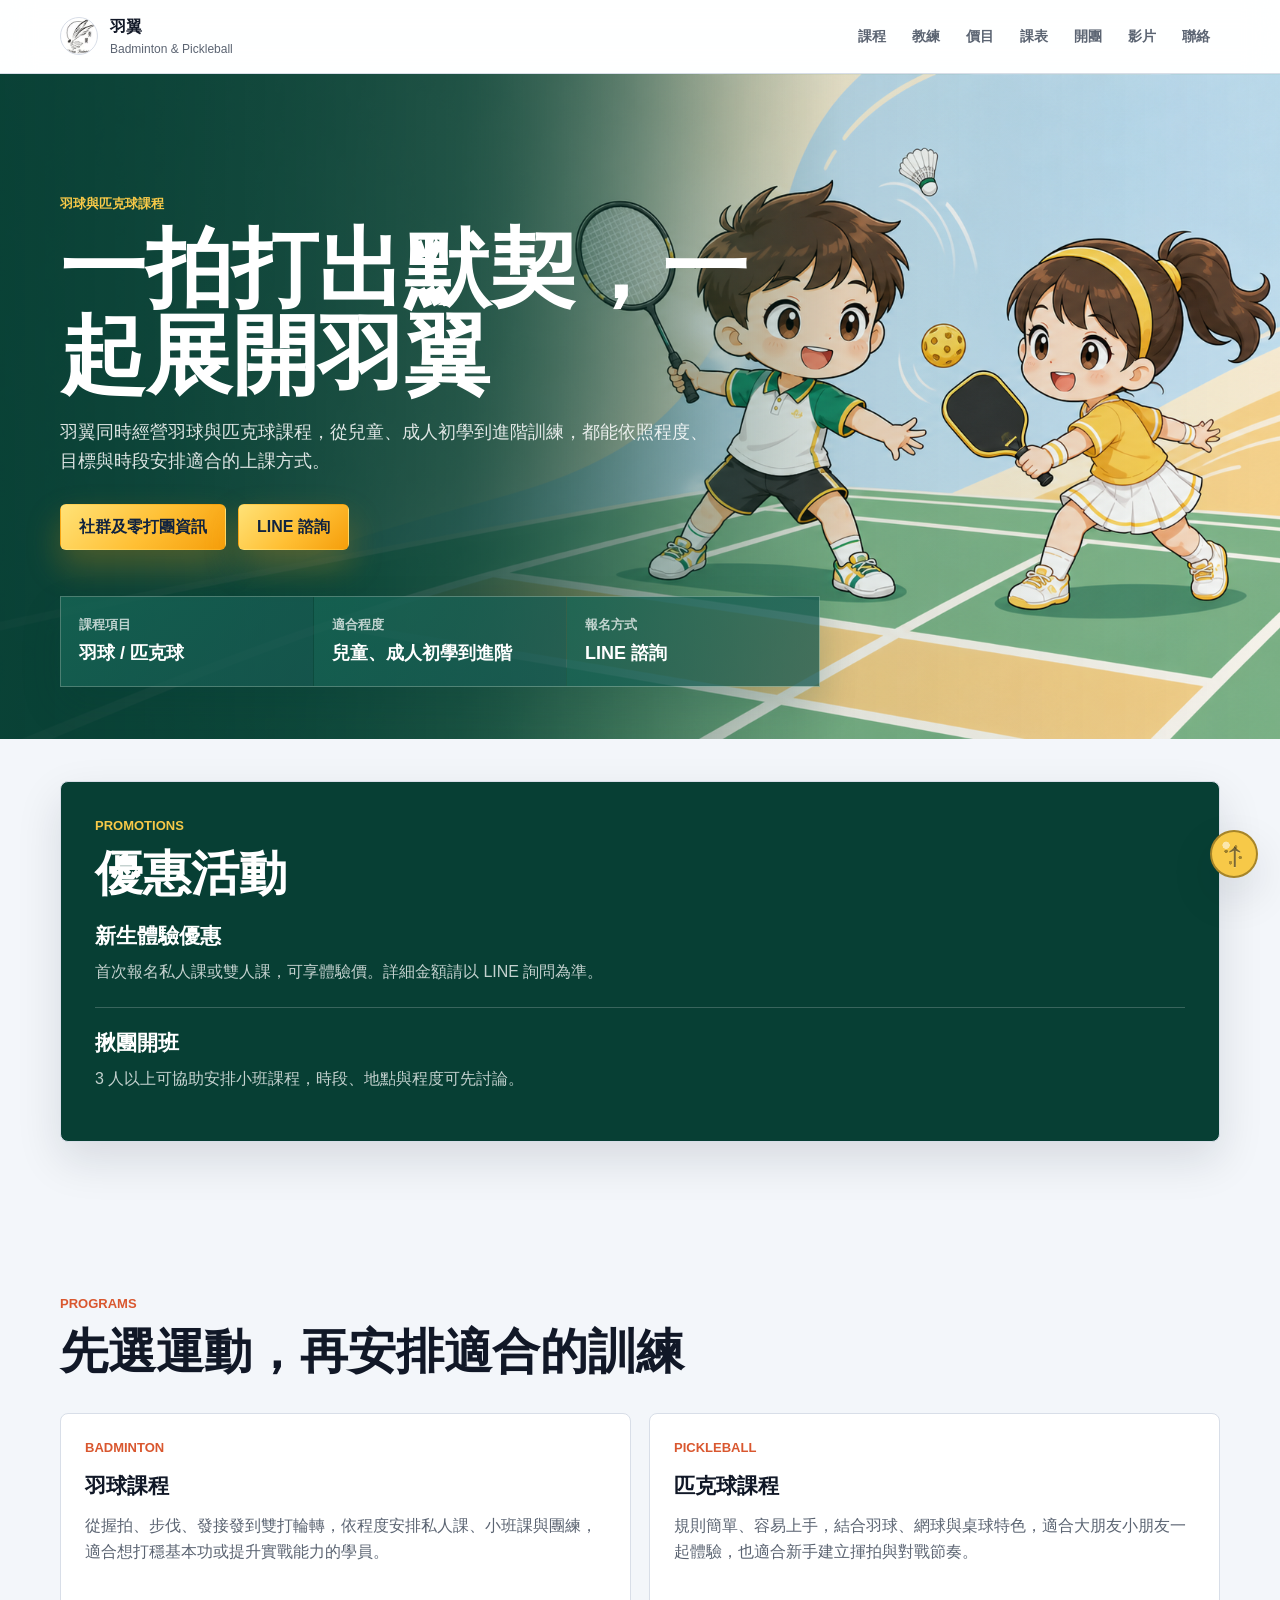
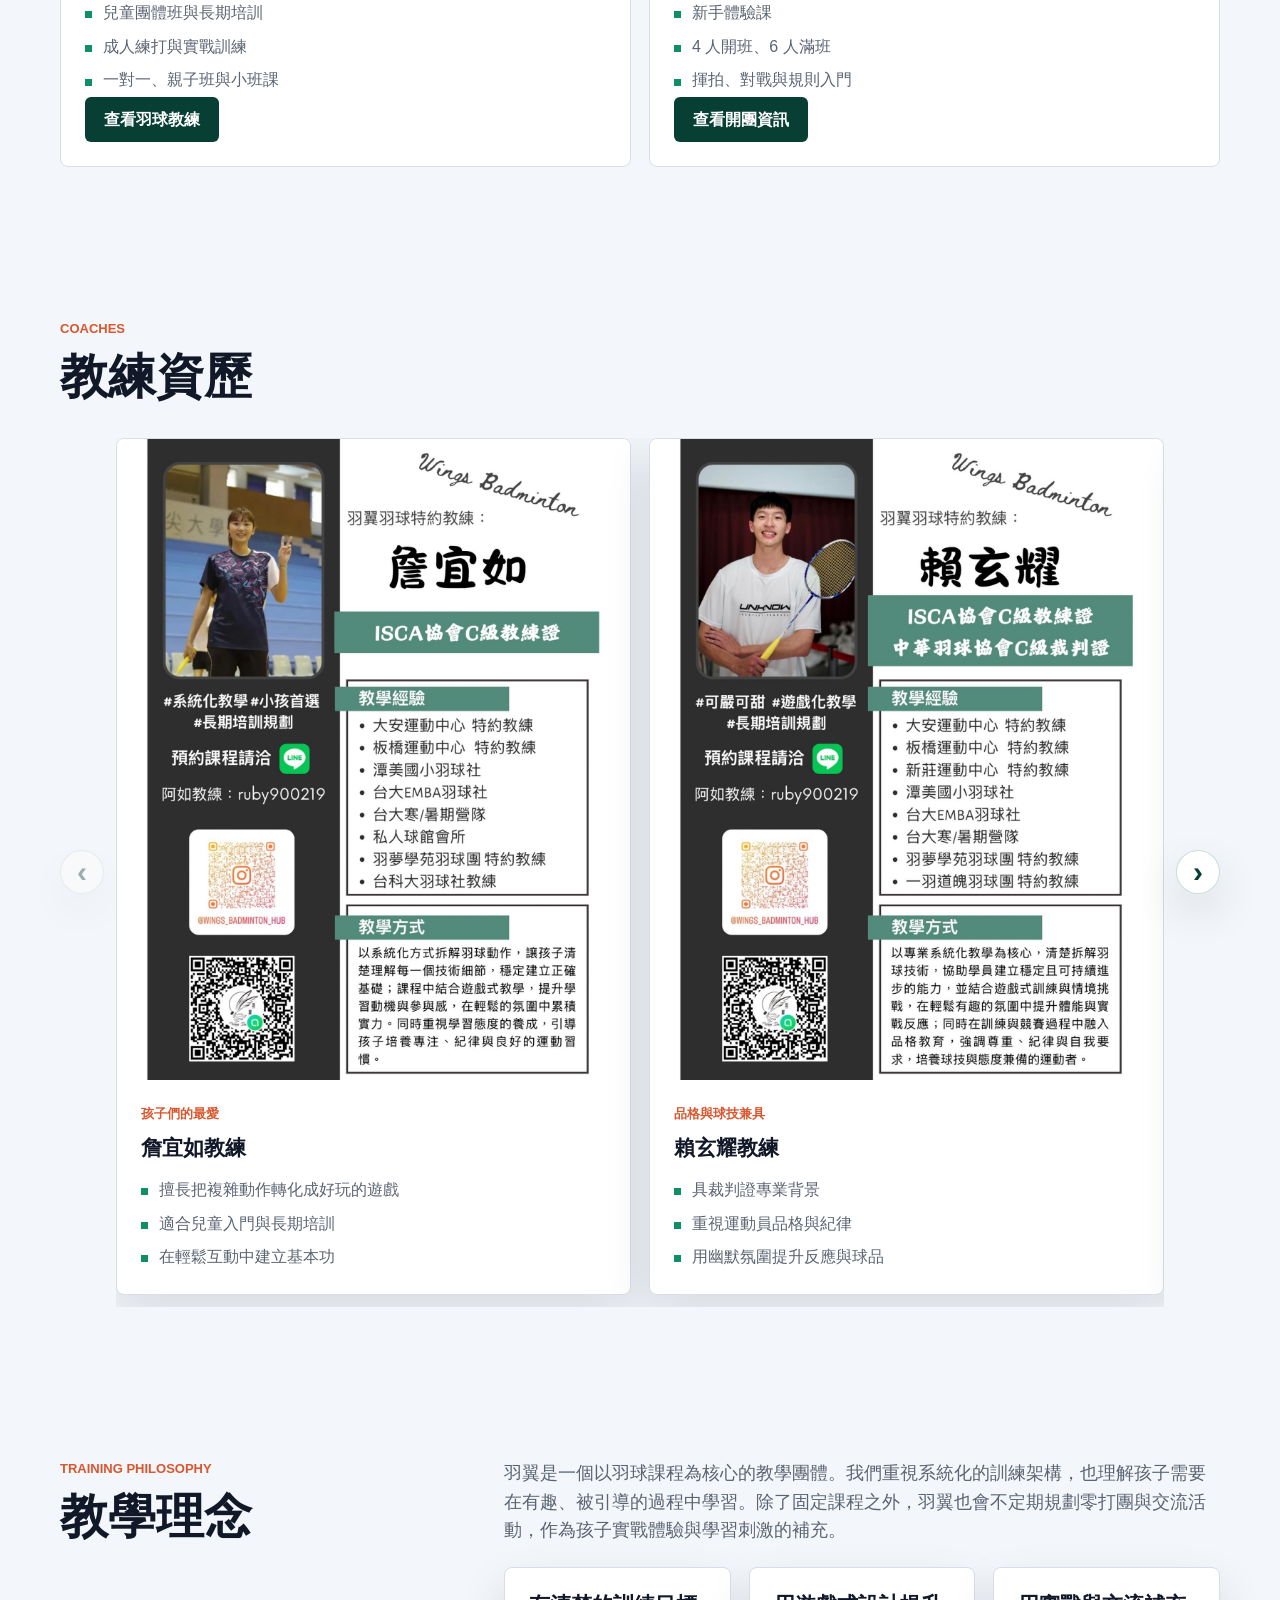
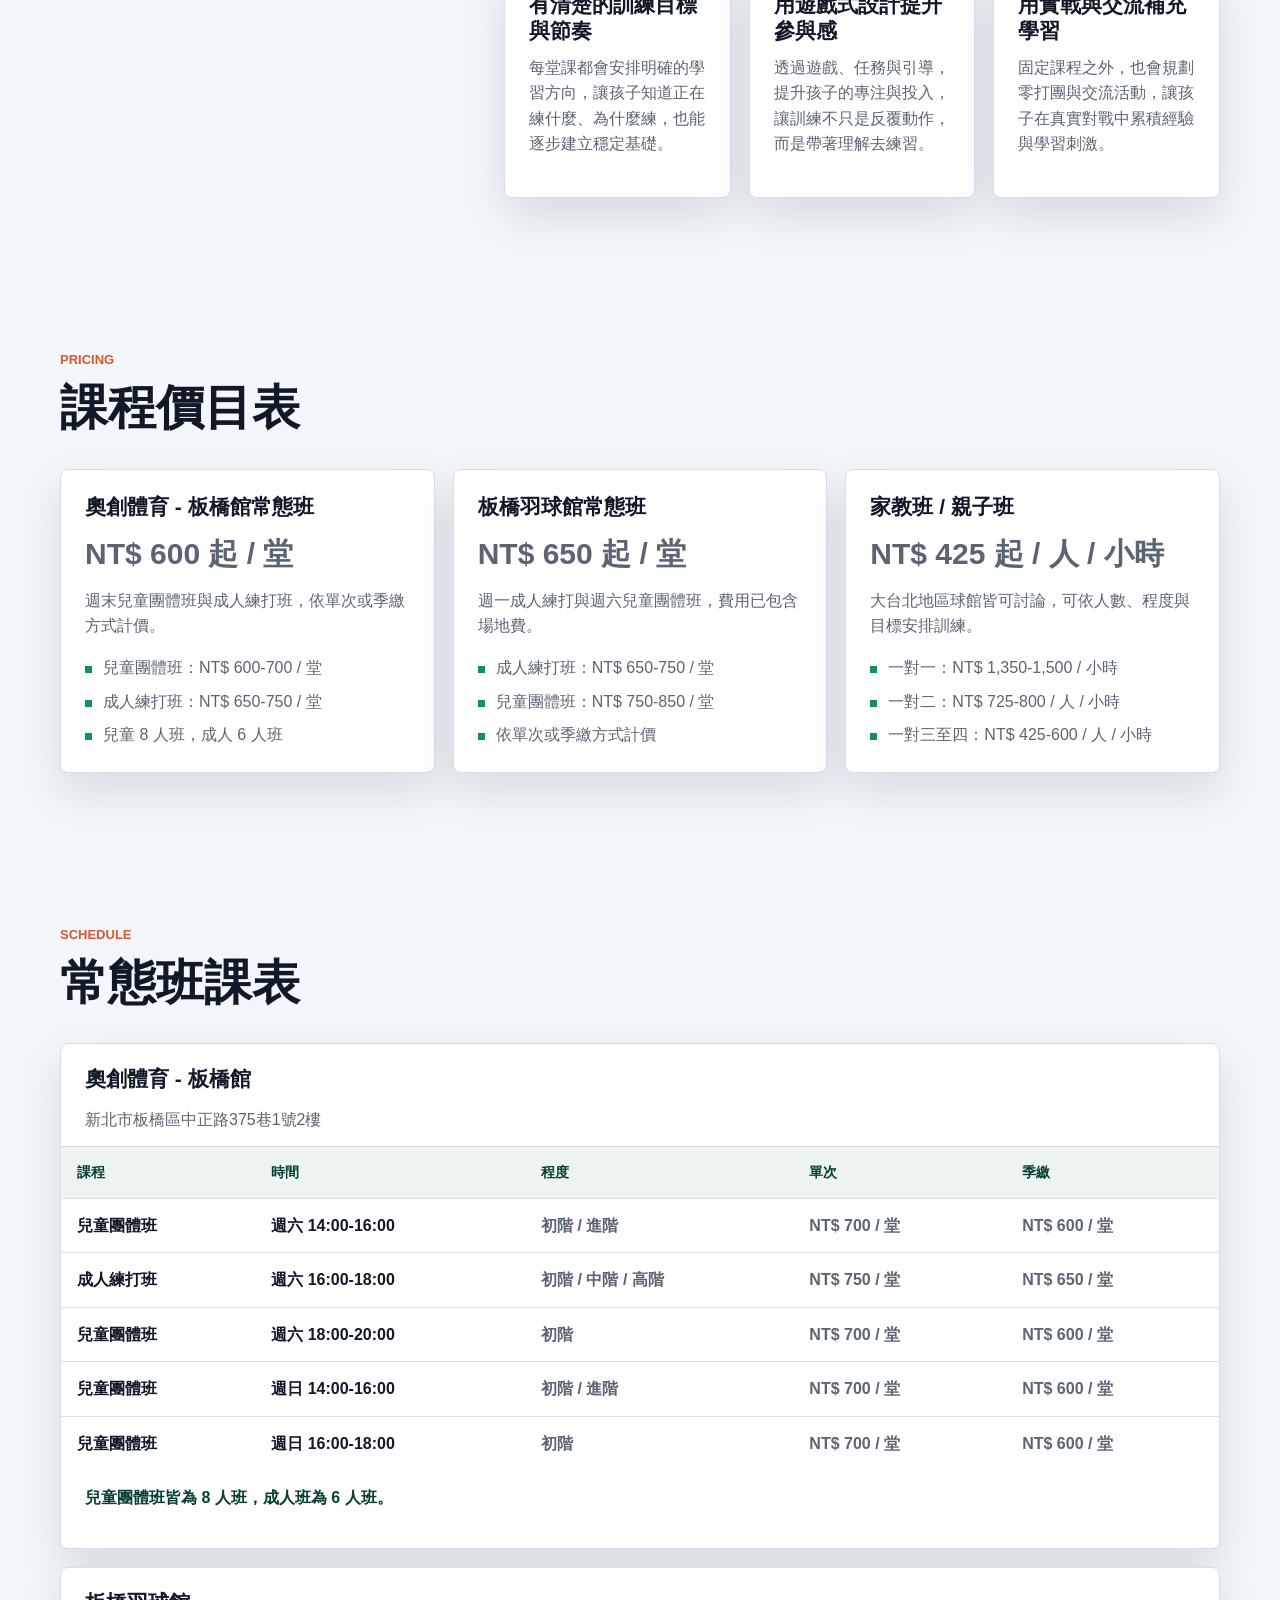
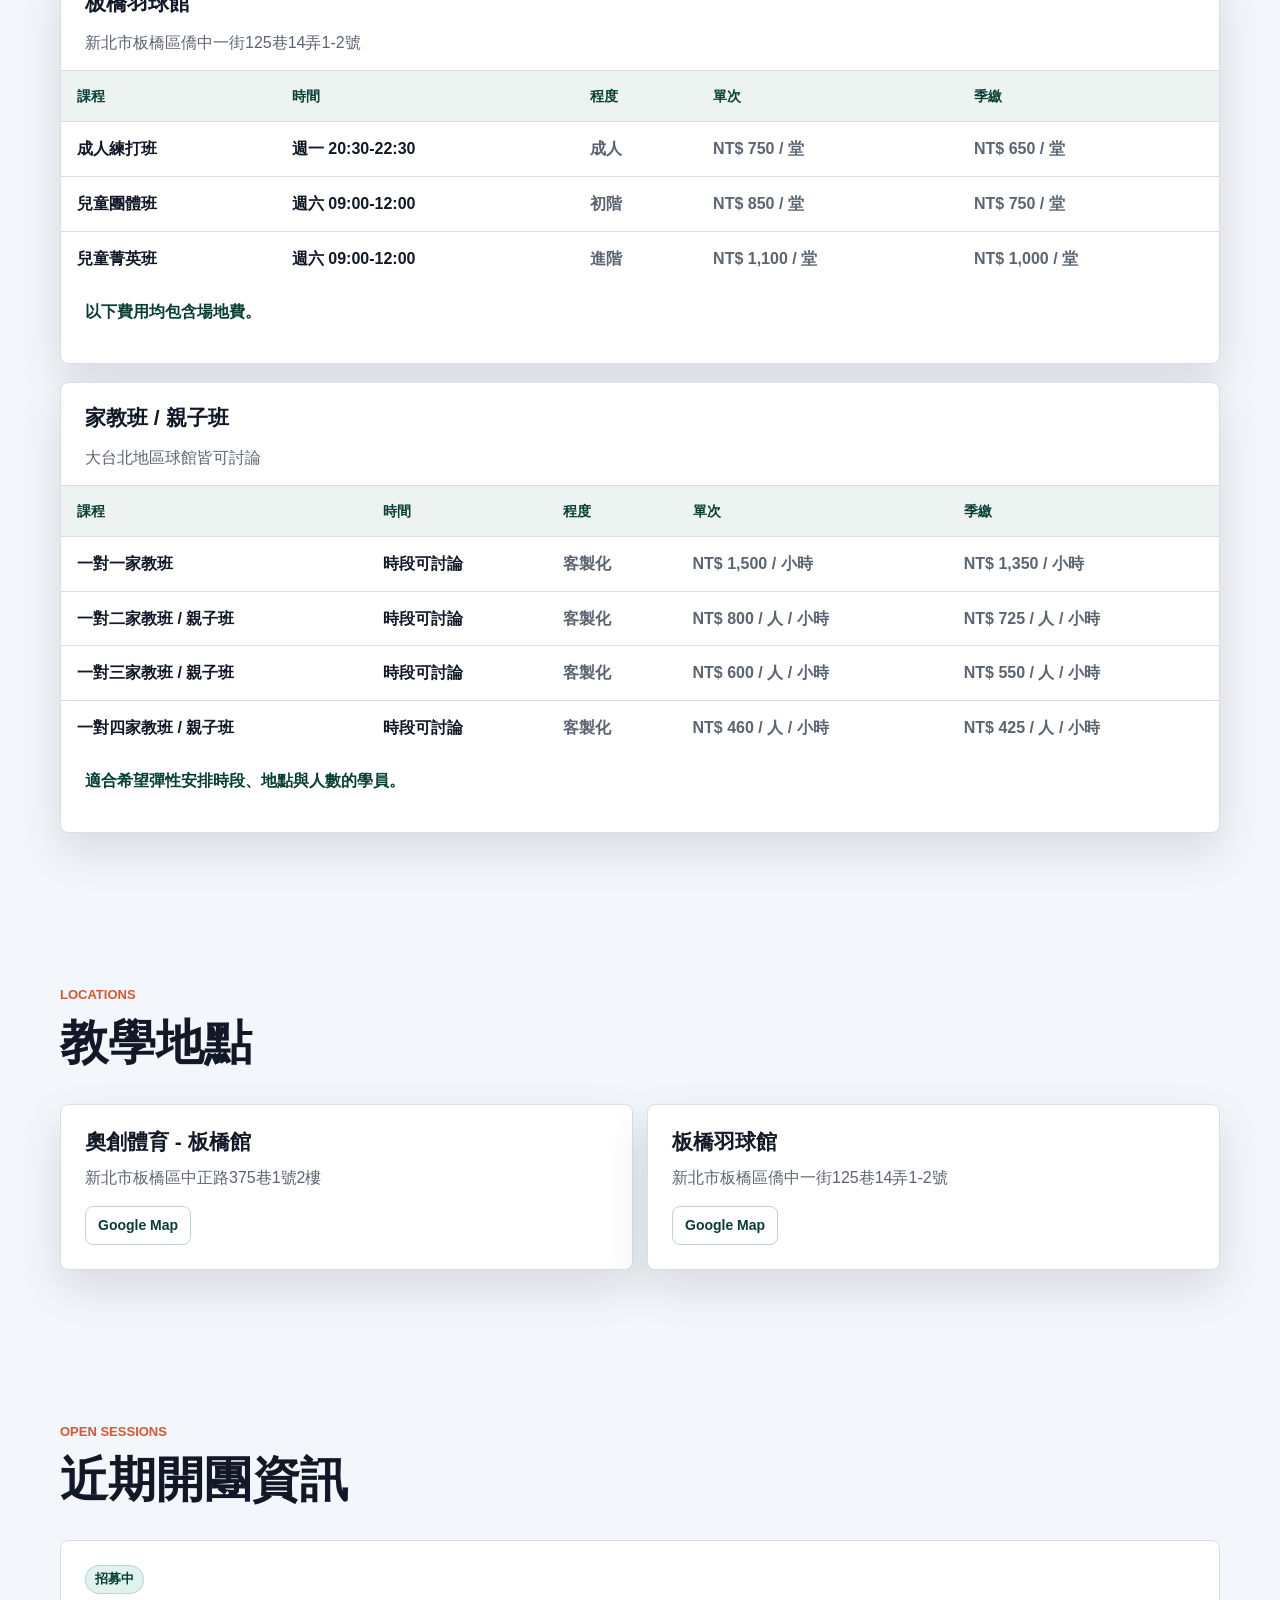
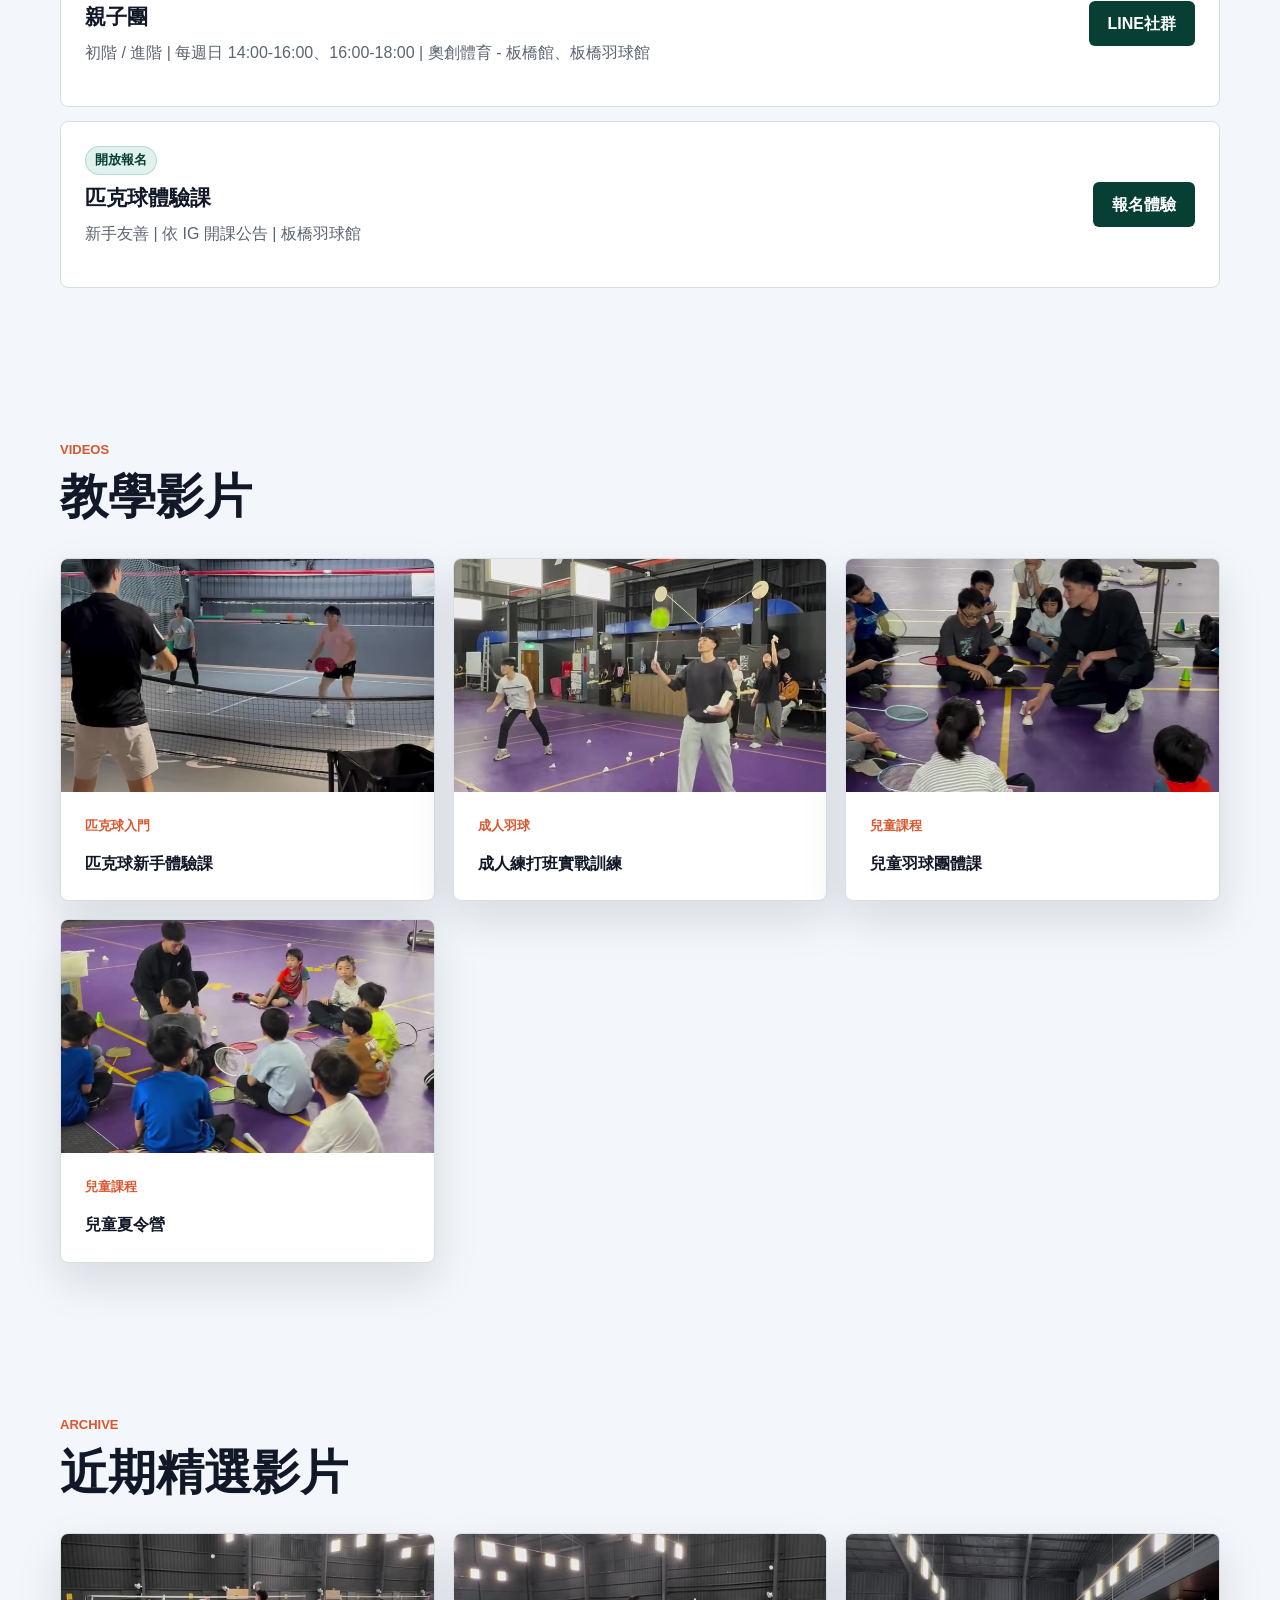
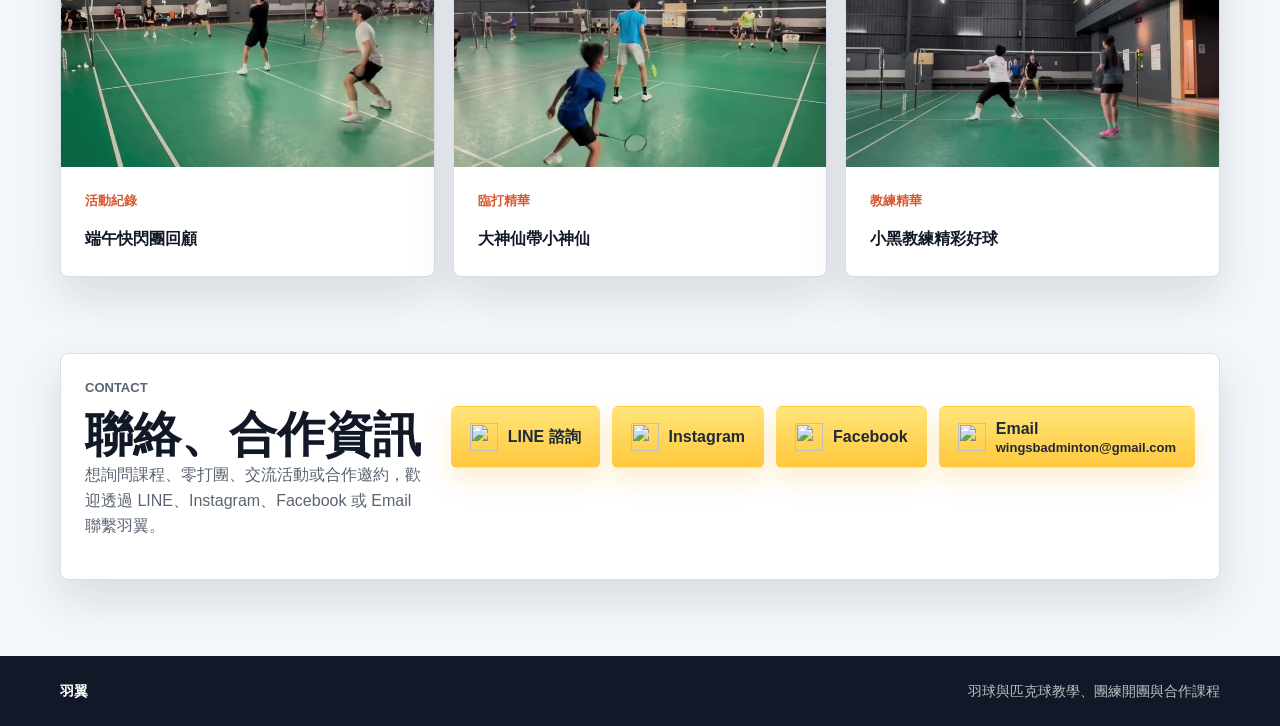
==== commit 7f4fbf7e: "Update hero paddle and class order" ====
--- a/index.html
+++ b/index.html
@@ -10,7 +10,7 @@
     <title>羽翼 | Badminton & Pickleball Training</title>
     <link rel="icon" href="./assets/logo.jpg">
     <link rel="preconnect" href="https://images.unsplash.com">
-    <link rel="stylesheet" href="./styles.css?v=20260706-blue-paddle">
+    <link rel="stylesheet" href="./styles.css?v=20260706-blend-order">
   </head>
   <body>
     <header class="site-header">
@@ -160,7 +160,7 @@
       <span>羽球與匹克球教學、團練開團與合作課程</span>
     </footer>
 
-    <script src="./data.js?v=20260706-blue-paddle"></script>
-    <script src="./main.js?v=20260706-blue-paddle"></script>
+    <script src="./data.js?v=20260706-blend-order"></script>
+    <script src="./main.js?v=20260706-blend-order"></script>
   </body>
 </html>
--- a/styles.css
+++ b/styles.css
@@ -273,14 +273,14 @@
   gap: 1px;
   max-width: 860px;
   margin: 46px 0 0;
-  border: 1px solid rgba(232, 249, 255, 0.58);
-  background: rgba(118, 200, 235, 0.62);
-  box-shadow: 0 18px 40px rgba(81, 166, 207, 0.22);
+  border: 1px solid rgba(212, 239, 226, 0.32);
+  background: rgba(12, 82, 68, 0.46);
+  box-shadow: 0 18px 40px rgba(6, 58, 48, 0.16);
 }
 
 .stat-item {
   padding: 18px;
-  background: linear-gradient(135deg, rgba(137, 214, 242, 0.86), rgba(83, 165, 218, 0.78));
+  background: linear-gradient(135deg, rgba(24, 105, 88, 0.66), rgba(27, 90, 85, 0.56));
 }
 
 .stat-item dt {
@@ -807,37 +807,50 @@
 
 .back-to-top-paddle {
   position: absolute;
-  right: -76px;
-  bottom: 2px;
+  right: -70px;
+  bottom: -4px;
   z-index: 1;
-  width: 68px;
-  height: 56px;
-  border: 5px solid #ffcf38;
-  border-radius: 32% 34% 38% 32% / 34% 36% 42% 38%;
+  width: 62px;
+  height: 72px;
+  border: 5px solid #f7c947;
+  border-radius: 25px 27px 30px 25px / 28px 30px 38px 34px;
   background:
-    linear-gradient(145deg, rgba(255, 255, 255, 0.09), transparent 34%),
-    #090909;
+    radial-gradient(circle at 30% 24%, rgba(255, 255, 255, 0.12), transparent 28%),
+    linear-gradient(145deg, #222 0%, #0b0b0b 64%, #050505 100%);
   opacity: 0;
-  transform: translateX(0) rotate(20deg);
-  transform-origin: 92% 82%;
+  transform: translateX(0) rotate(-18deg);
+  transform-origin: 50% 92%;
   pointer-events: none;
   box-shadow:
     inset 0 -8px 12px rgba(255, 255, 255, 0.04),
     0 10px 18px rgba(17, 24, 39, 0.2);
 }
 
+.back-to-top-paddle::before {
+  content: "";
+  position: absolute;
+  left: 23px;
+  bottom: -16px;
+  width: 21px;
+  height: 20px;
+  border-radius: 8px 8px 10px 10px;
+  background: #151515;
+  border: 3px solid #f7c947;
+  border-top: 0;
+}
+
 .back-to-top-paddle::after {
   content: "";
   position: absolute;
-  right: -30px;
-  bottom: -7px;
-  width: 44px;
-  height: 12px;
+  left: 28px;
+  bottom: -48px;
+  width: 14px;
+  height: 42px;
   border-radius: 999px;
-  background: #111827;
-  border: 2px solid #0b1220;
-  transform: rotate(34deg);
-  transform-origin: left center;
+  background: linear-gradient(90deg, #242424, #080808 62%, #2a2a2a);
+  border: 2px solid #111;
+  transform: rotate(-15deg);
+  transform-origin: top center;
 }
 
 .back-to-top.is-playing .back-to-top-arrow {
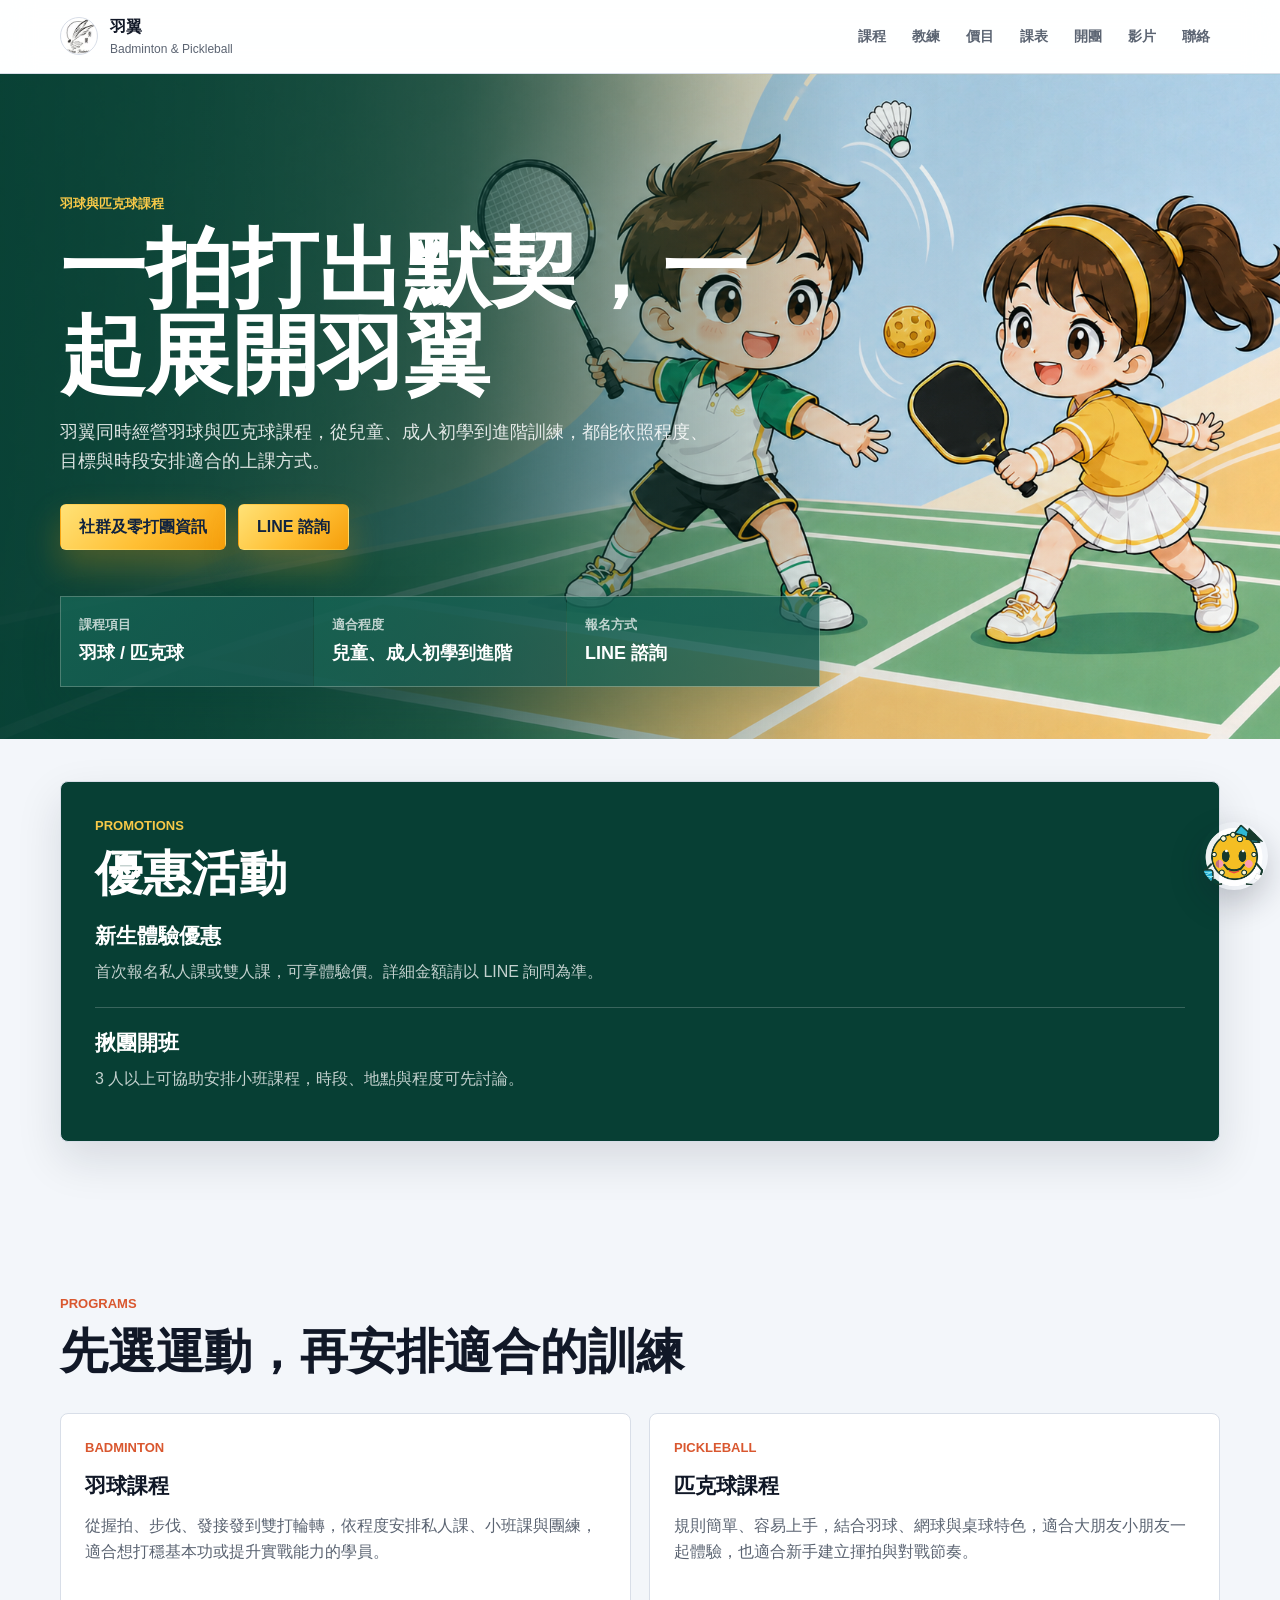
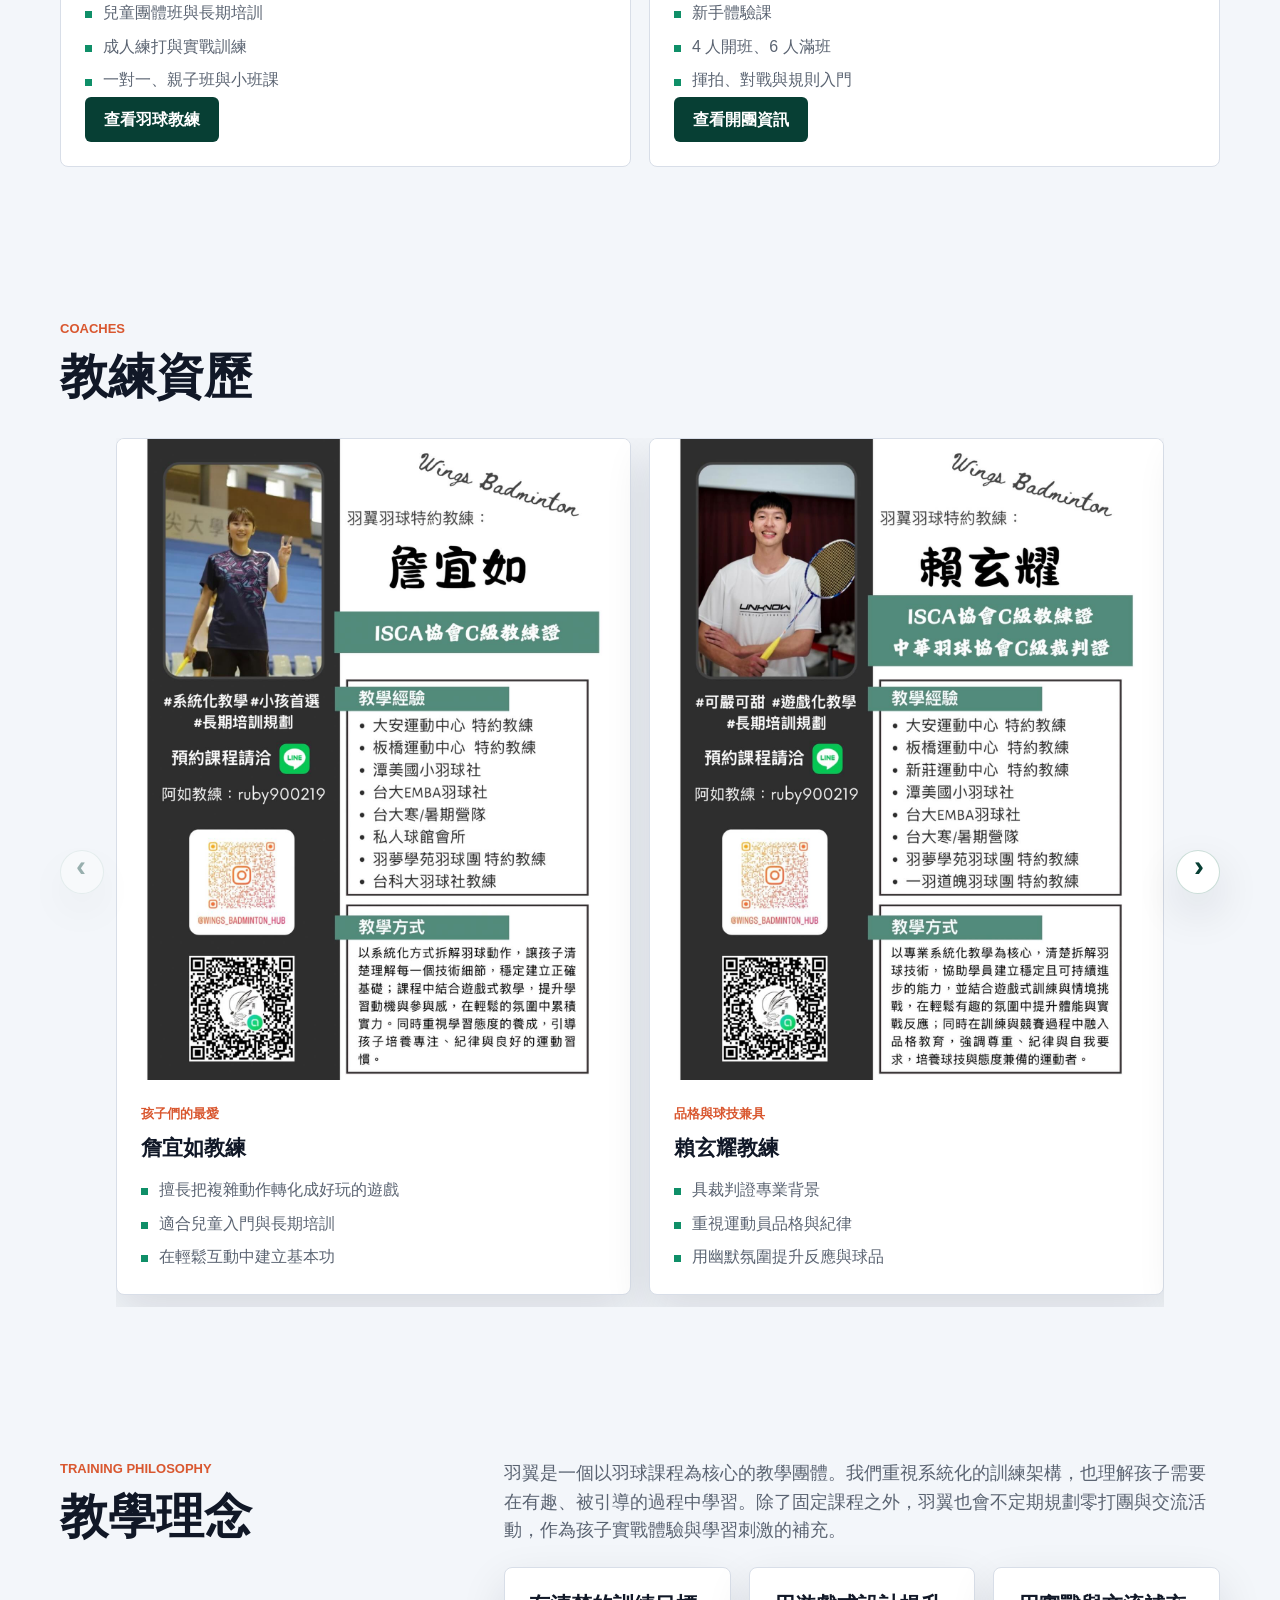
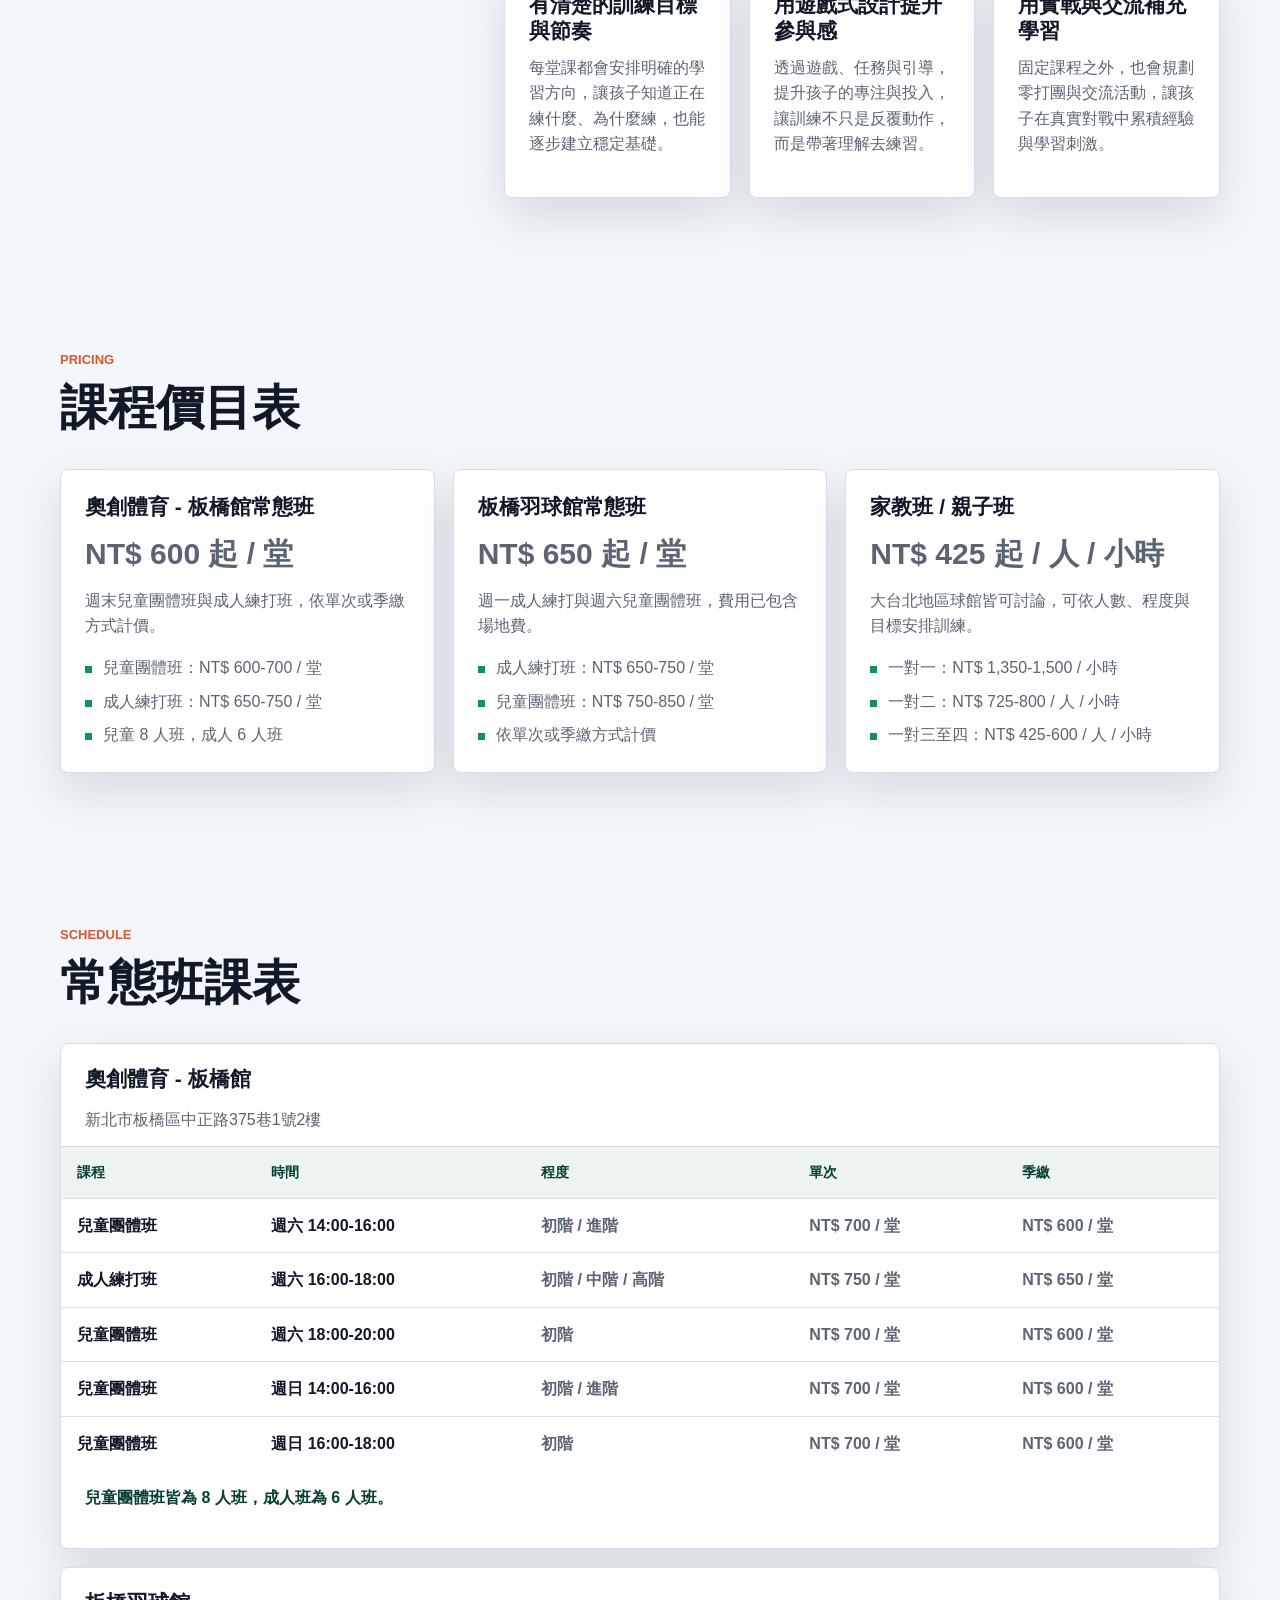
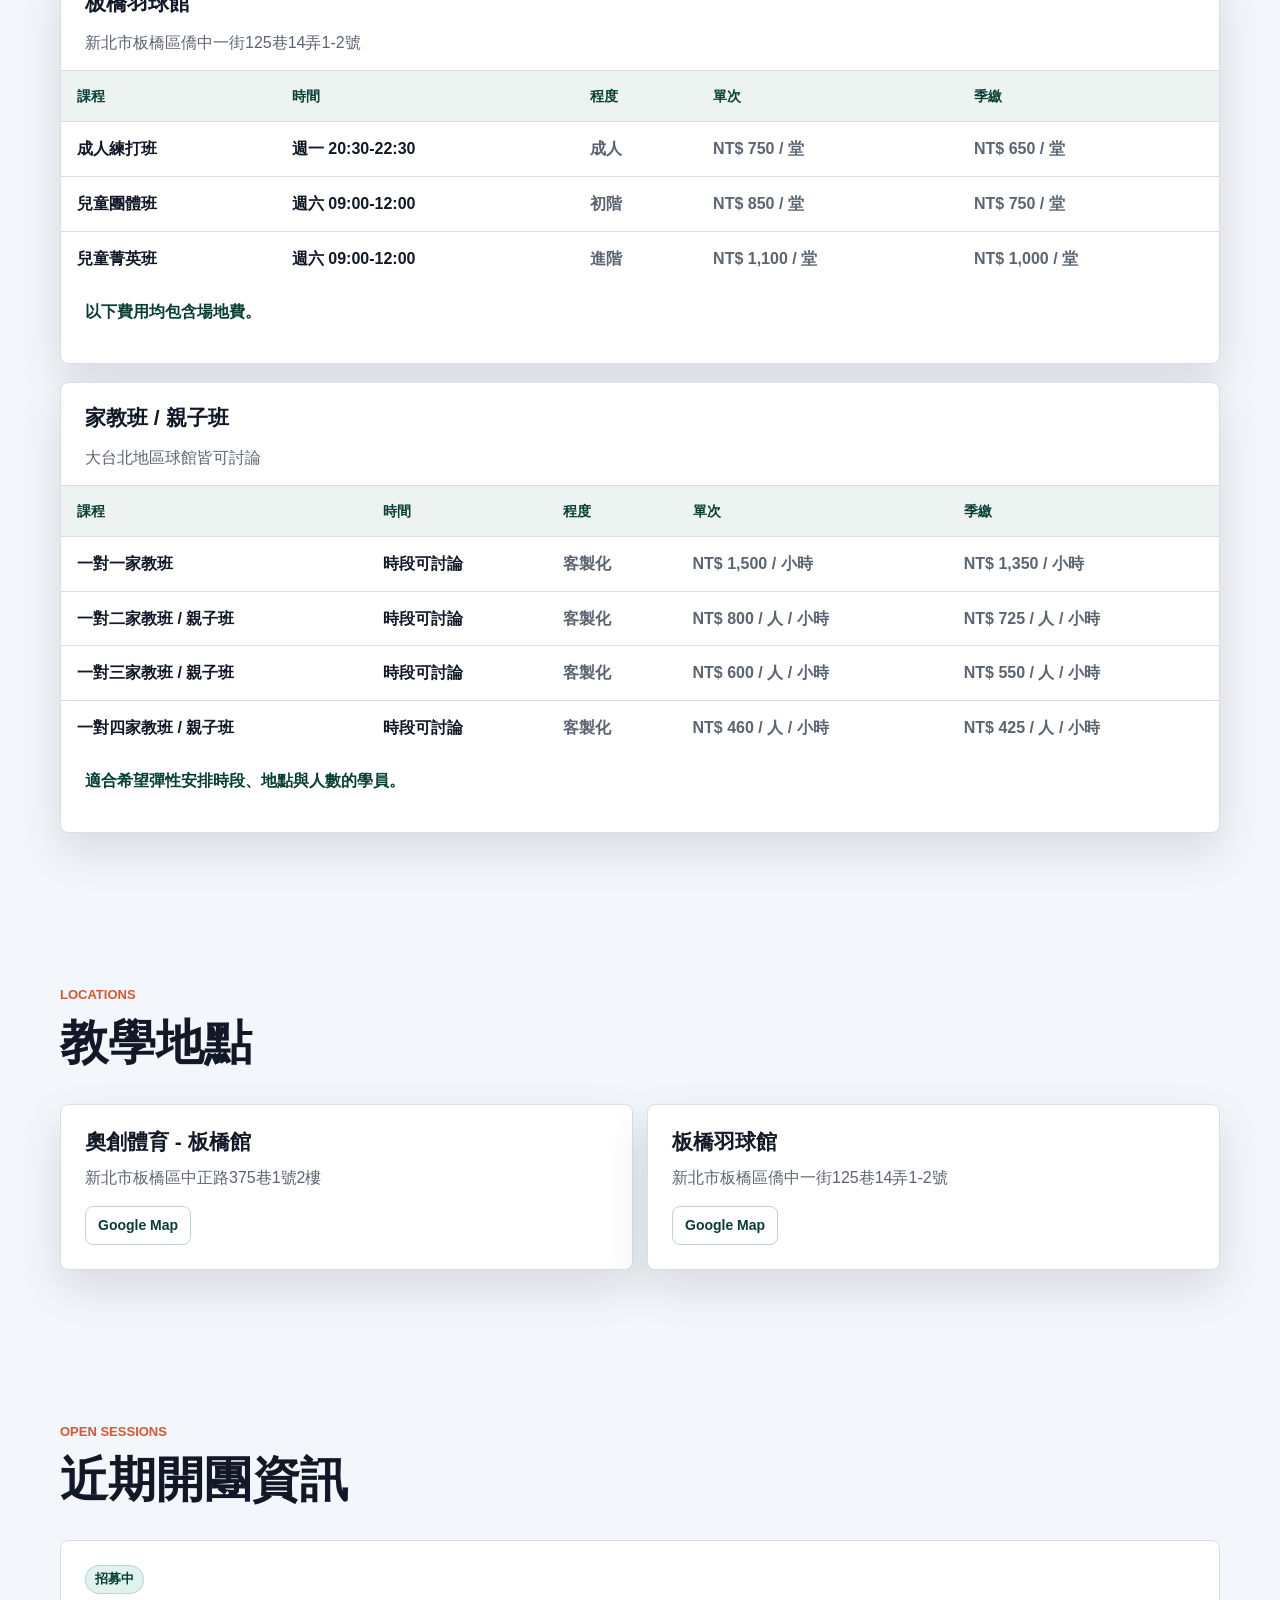
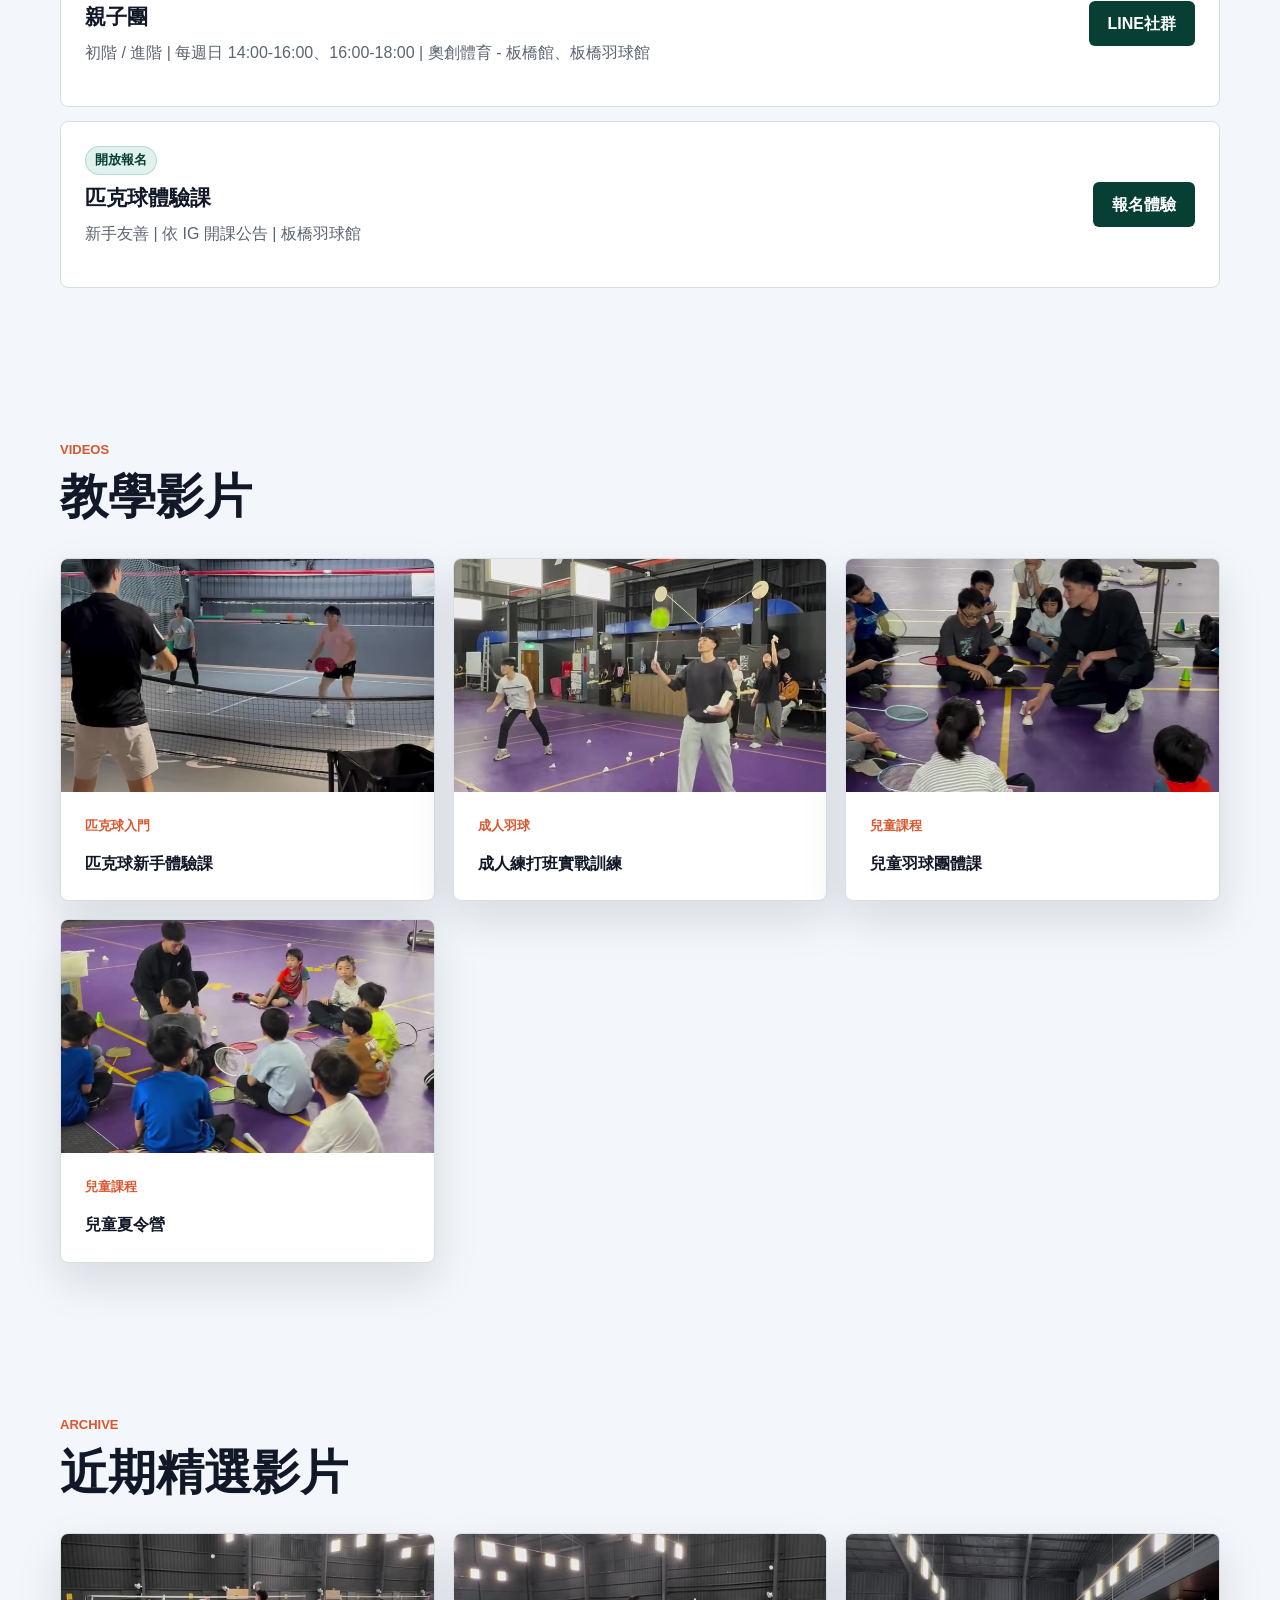
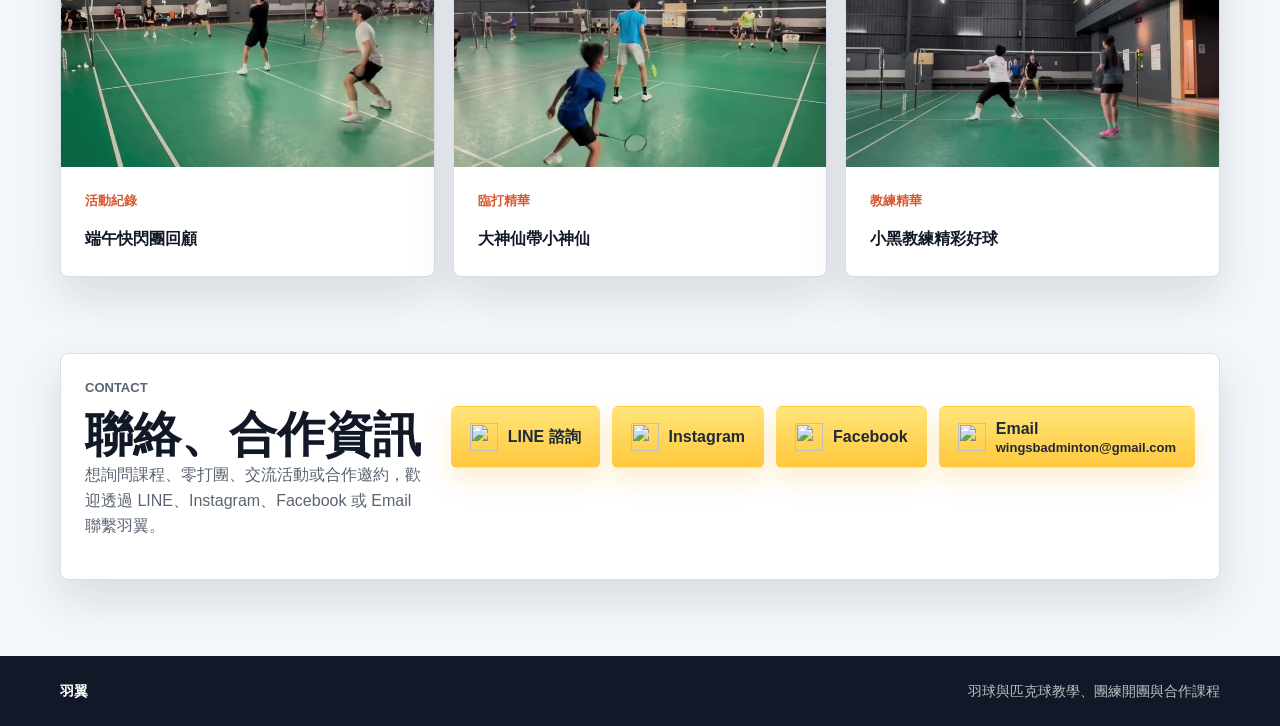
==== commit f069f706: "Update back-to-top mascot asset" ====
--- a/index.html
+++ b/index.html
@@ -10,7 +10,7 @@
     <title>羽翼 | Badminton & Pickleball Training</title>
     <link rel="icon" href="./assets/logo.jpg">
     <link rel="preconnect" href="https://images.unsplash.com">
-    <link rel="stylesheet" href="./styles.css?v=20260706-blend-order">
+    <link rel="stylesheet" href="./styles.css?v=20260707-cute-pickleball">
   </head>
   <body>
     <header class="site-header">
@@ -149,18 +149,16 @@
       </section>
     </main>
 
-    <a class="back-to-top" href="#top" aria-label="回到最上方">
-      <span class="back-to-top-paddle" aria-hidden="true"></span>
-      <span class="back-to-top-ball" aria-hidden="true"></span>
-      <span class="back-to-top-arrow" aria-hidden="true">↑</span>
-    </a>
-
     <footer class="site-footer">
       <span data-footer-name>羽翼</span>
       <span>羽球與匹克球教學、團練開團與合作課程</span>
     </footer>
 
+    <button class="back-to-top" type="button" aria-label="Back to top">
+      <img class="pickleball-icon" src="./assets/pickleball-back-to-top-cute.png?v=20260707-cute-pickleball-png" alt="" aria-hidden="true">
+    </button>
+
     <script src="./data.js?v=20260706-blend-order"></script>
-    <script src="./main.js?v=20260706-blend-order"></script>
+    <script src="./main.js?v=20260707-back-to-top"></script>
   </body>
 </html>
--- a/styles.css
+++ b/styles.css
@@ -133,7 +133,7 @@
   inset: 0;
   background:
     linear-gradient(90deg, rgba(7, 63, 52, 0.9) 0%, rgba(7, 63, 52, 0.72) 36%, rgba(7, 63, 52, 0.1) 66%, rgba(7, 63, 52, 0.02) 100%),
-    url("./assets/hero-chibi-v8.png") 45% center / cover;
+    url("./assets/hero-chibi-v16.png") 45% center / cover;
 }
 
 .hero-content {
@@ -362,6 +362,28 @@
   line-height: 1;
   cursor: pointer;
   box-shadow: var(--shadow);
+  text-indent: -999px;
+  overflow: hidden;
+}
+
+.carousel-button::before {
+  display: grid;
+  place-items: center;
+  width: 100%;
+  height: 100%;
+  text-indent: 0;
+  font-size: 30px;
+  line-height: 1;
+}
+
+.carousel-button-prev::before {
+  content: "\2039";
+  transform: translate(-1px, -1px);
+}
+
+.carousel-button-next::before {
+  content: "\203A";
+  transform: translate(1px, -1px);
 }
 
 .carousel-button:hover,
@@ -760,174 +782,40 @@
 
 .back-to-top {
   position: fixed;
-  right: 22px;
-  bottom: 22px;
+  right: 12px;
+  bottom: 10px;
   z-index: 30;
-  display: inline-flex;
-  align-items: center;
-  justify-content: center;
-  width: 48px;
-  height: 48px;
-  overflow: visible;
+  display: inline-grid;
+  place-items: center;
+  width: 68px;
+  height: 68px;
+  margin: 0;
+  padding: 0;
+  border: 0;
+  border-radius: 50%;
   background: transparent;
-  color: var(--ink);
-  border: 0;
-  border-radius: 999px;
-  font-size: 26px;
-  font-weight: 900;
-  text-decoration: none;
-}
-
-.back-to-top-ball {
-  position: absolute;
-  inset: 0;
-  z-index: 2;
-  border: 2px solid rgba(117, 91, 21, 0.62);
-  border-radius: 999px;
-  background:
-    radial-gradient(circle at 32% 30%, rgba(255, 255, 255, 0.55) 0 8%, transparent 9%),
-    radial-gradient(circle at 32% 44%, rgba(82, 64, 21, 0.55) 0 4%, transparent 5%),
-    radial-gradient(circle at 54% 34%, rgba(82, 64, 21, 0.48) 0 4%, transparent 5%),
-    radial-gradient(circle at 64% 58%, rgba(82, 64, 21, 0.52) 0 4%, transparent 5%),
-    radial-gradient(circle at 42% 70%, rgba(82, 64, 21, 0.45) 0 4%, transparent 5%),
-    var(--energy);
-  box-shadow: var(--shadow);
-}
-
-.back-to-top-arrow {
-  position: relative;
-  z-index: 3;
-  color: #111827;
-  font-size: 34px;
-  line-height: 1;
-  opacity: 0.54;
-  transform: scaleX(1.36);
-  text-shadow: 0 1px rgba(255, 255, 255, 0.35);
-}
-
-.back-to-top-paddle {
-  position: absolute;
-  right: -70px;
-  bottom: -4px;
-  z-index: 1;
-  width: 62px;
-  height: 72px;
-  border: 5px solid #f7c947;
-  border-radius: 25px 27px 30px 25px / 28px 30px 38px 34px;
-  background:
-    radial-gradient(circle at 30% 24%, rgba(255, 255, 255, 0.12), transparent 28%),
-    linear-gradient(145deg, #222 0%, #0b0b0b 64%, #050505 100%);
-  opacity: 0;
-  transform: translateX(0) rotate(-18deg);
-  transform-origin: 50% 92%;
+  box-shadow: 0 14px 32px rgba(17, 24, 39, 0.22);
+  cursor: pointer;
+  transition: transform 160ms ease, box-shadow 160ms ease, opacity 160ms ease;
+}
+
+.back-to-top:hover,
+.back-to-top:focus-visible {
+  transform: translateY(-3px);
+  box-shadow: 0 18px 38px rgba(17, 24, 39, 0.28);
+}
+
+.back-to-top:focus-visible {
+  outline: 3px solid rgba(15, 143, 104, 0.42);
+  outline-offset: 4px;
+}
+
+.pickleball-icon {
+  width: 100%;
+  height: 100%;
+  object-fit: contain;
+  border-radius: 50%;
   pointer-events: none;
-  box-shadow:
-    inset 0 -8px 12px rgba(255, 255, 255, 0.04),
-    0 10px 18px rgba(17, 24, 39, 0.2);
-}
-
-.back-to-top-paddle::before {
-  content: "";
-  position: absolute;
-  left: 23px;
-  bottom: -16px;
-  width: 21px;
-  height: 20px;
-  border-radius: 8px 8px 10px 10px;
-  background: #151515;
-  border: 3px solid #f7c947;
-  border-top: 0;
-}
-
-.back-to-top-paddle::after {
-  content: "";
-  position: absolute;
-  left: 28px;
-  bottom: -48px;
-  width: 14px;
-  height: 42px;
-  border-radius: 999px;
-  background: linear-gradient(90deg, #242424, #080808 62%, #2a2a2a);
-  border: 2px solid #111;
-  transform: rotate(-15deg);
-  transform-origin: top center;
-}
-
-.back-to-top.is-playing .back-to-top-arrow {
-  animation: top-arrow-hide 1120ms ease both;
-}
-
-.back-to-top.is-playing .back-to-top-ball {
-  animation: pickleball-launch 1280ms cubic-bezier(0.22, 0.72, 0.2, 1) both;
-}
-
-.back-to-top.is-playing .back-to-top-paddle {
-  animation: paddle-swing 980ms cubic-bezier(0.2, 0.84, 0.32, 1) both;
-}
-
-@keyframes paddle-swing {
-  0% {
-    opacity: 0;
-    transform: translate(52px, 18px) rotate(36deg);
-  }
-  24% {
-    opacity: 1;
-    transform: translate(-36px, 12px) rotate(18deg);
-  }
-  48% {
-    opacity: 1;
-    transform: translate(-92px, -24px) rotate(-44deg);
-  }
-  72% {
-    opacity: 1;
-    transform: translate(-58px, -4px) rotate(-8deg);
-  }
-  100% {
-    opacity: 0;
-    transform: translate(46px, 18px) rotate(34deg);
-  }
-}
-
-@keyframes pickleball-launch {
-  0% {
-    opacity: 1;
-    transform: translate(0, 0) scale(1) rotate(0);
-  }
-  34% {
-    opacity: 1;
-    transform: translate(0, 0) scale(1) rotate(0);
-  }
-  52% {
-    opacity: 1;
-    transform: translate(-8px, -68px) scale(0.86) rotate(-130deg);
-  }
-  72% {
-    opacity: 1;
-    transform: translate(-22px, -196px) scale(0.58) rotate(-260deg);
-  }
-  100% {
-    opacity: 0;
-    transform: translate(-30px, -330px) scale(0.28) rotate(-520deg);
-  }
-}
-
-@keyframes top-arrow-hide {
-  0%,
-  28% {
-    opacity: 1;
-  }
-  36%,
-  100% {
-    opacity: 0;
-  }
-}
-
-@media (prefers-reduced-motion: reduce) {
-  .back-to-top.is-playing .back-to-top-arrow,
-  .back-to-top.is-playing .back-to-top-ball,
-  .back-to-top.is-playing .back-to-top-paddle {
-    animation: none;
-  }
 }
 
 @media (max-width: 900px) {
@@ -1028,4 +916,12 @@
   .site-footer {
     flex-direction: column;
   }
-}
+
+  .back-to-top {
+    right: 10px;
+    bottom: 10px;
+    margin: 0;
+    width: 62px;
+    height: 62px;
+  }
+}
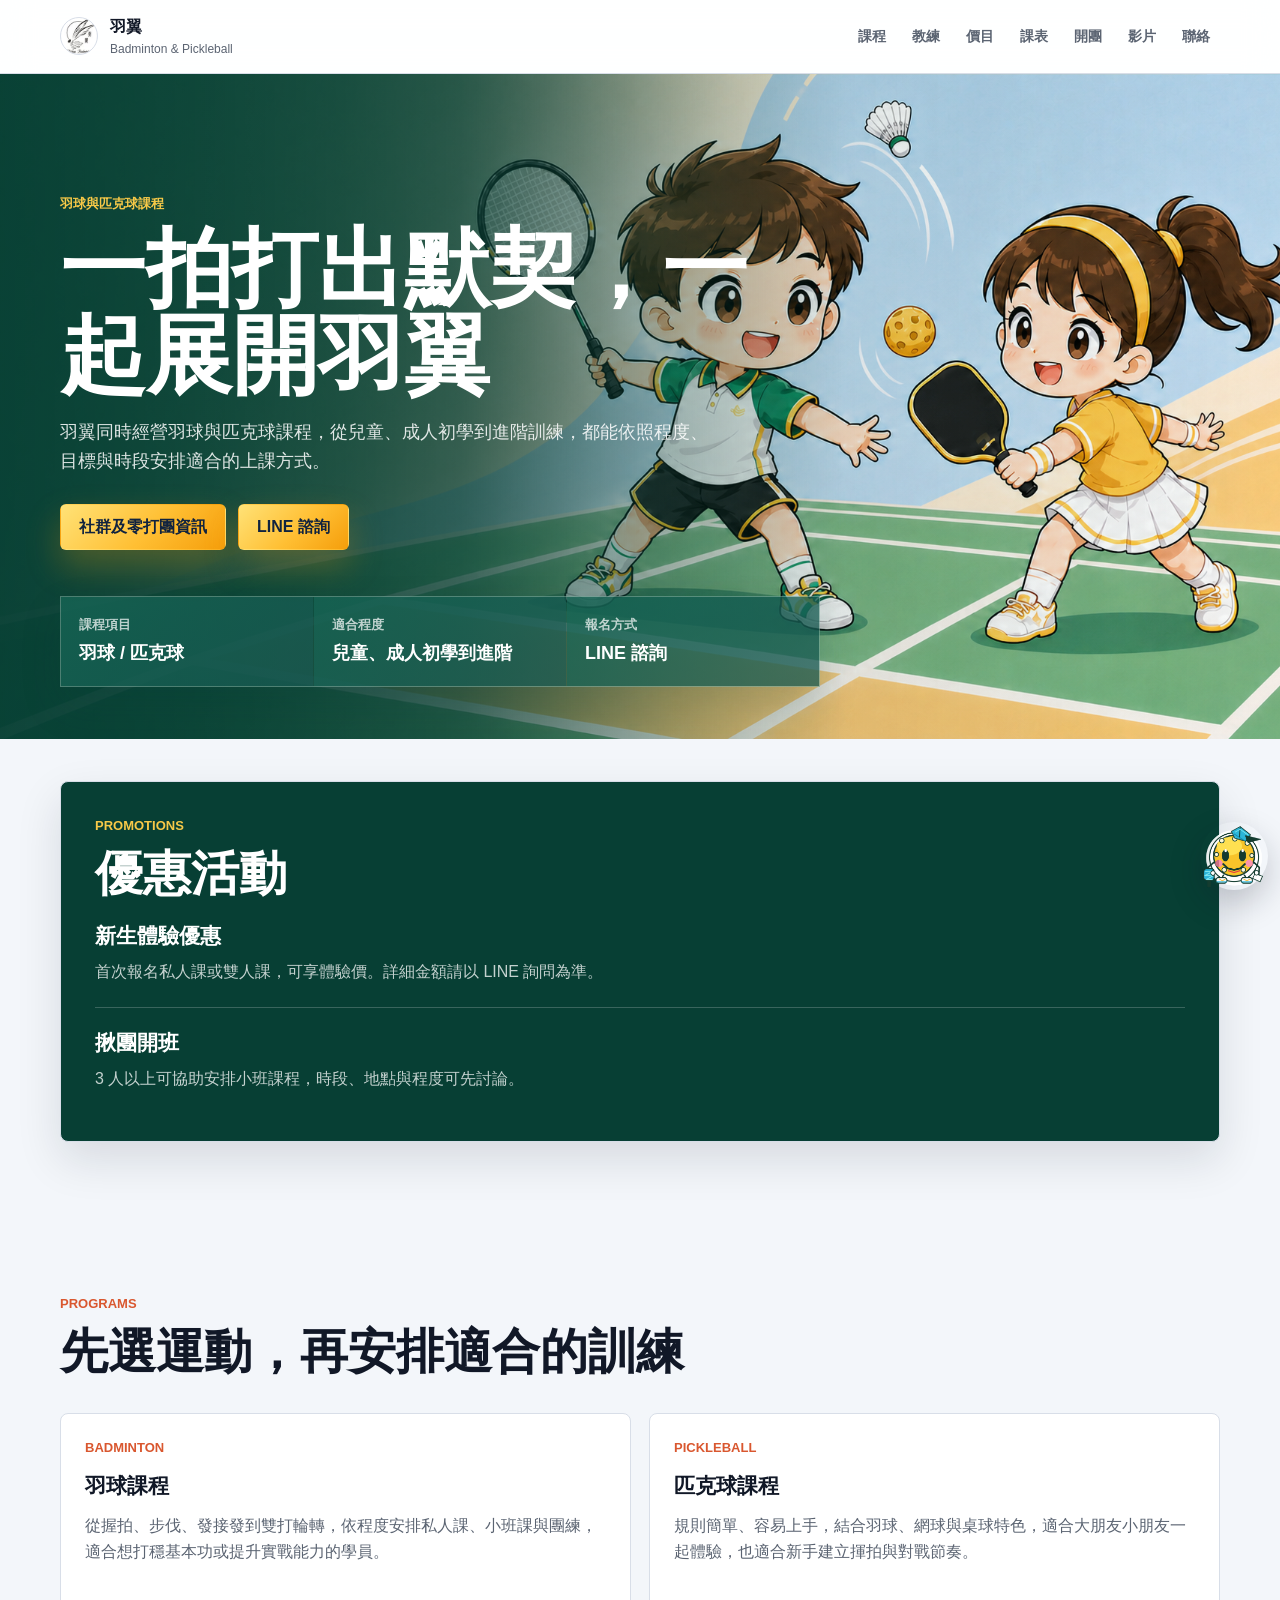
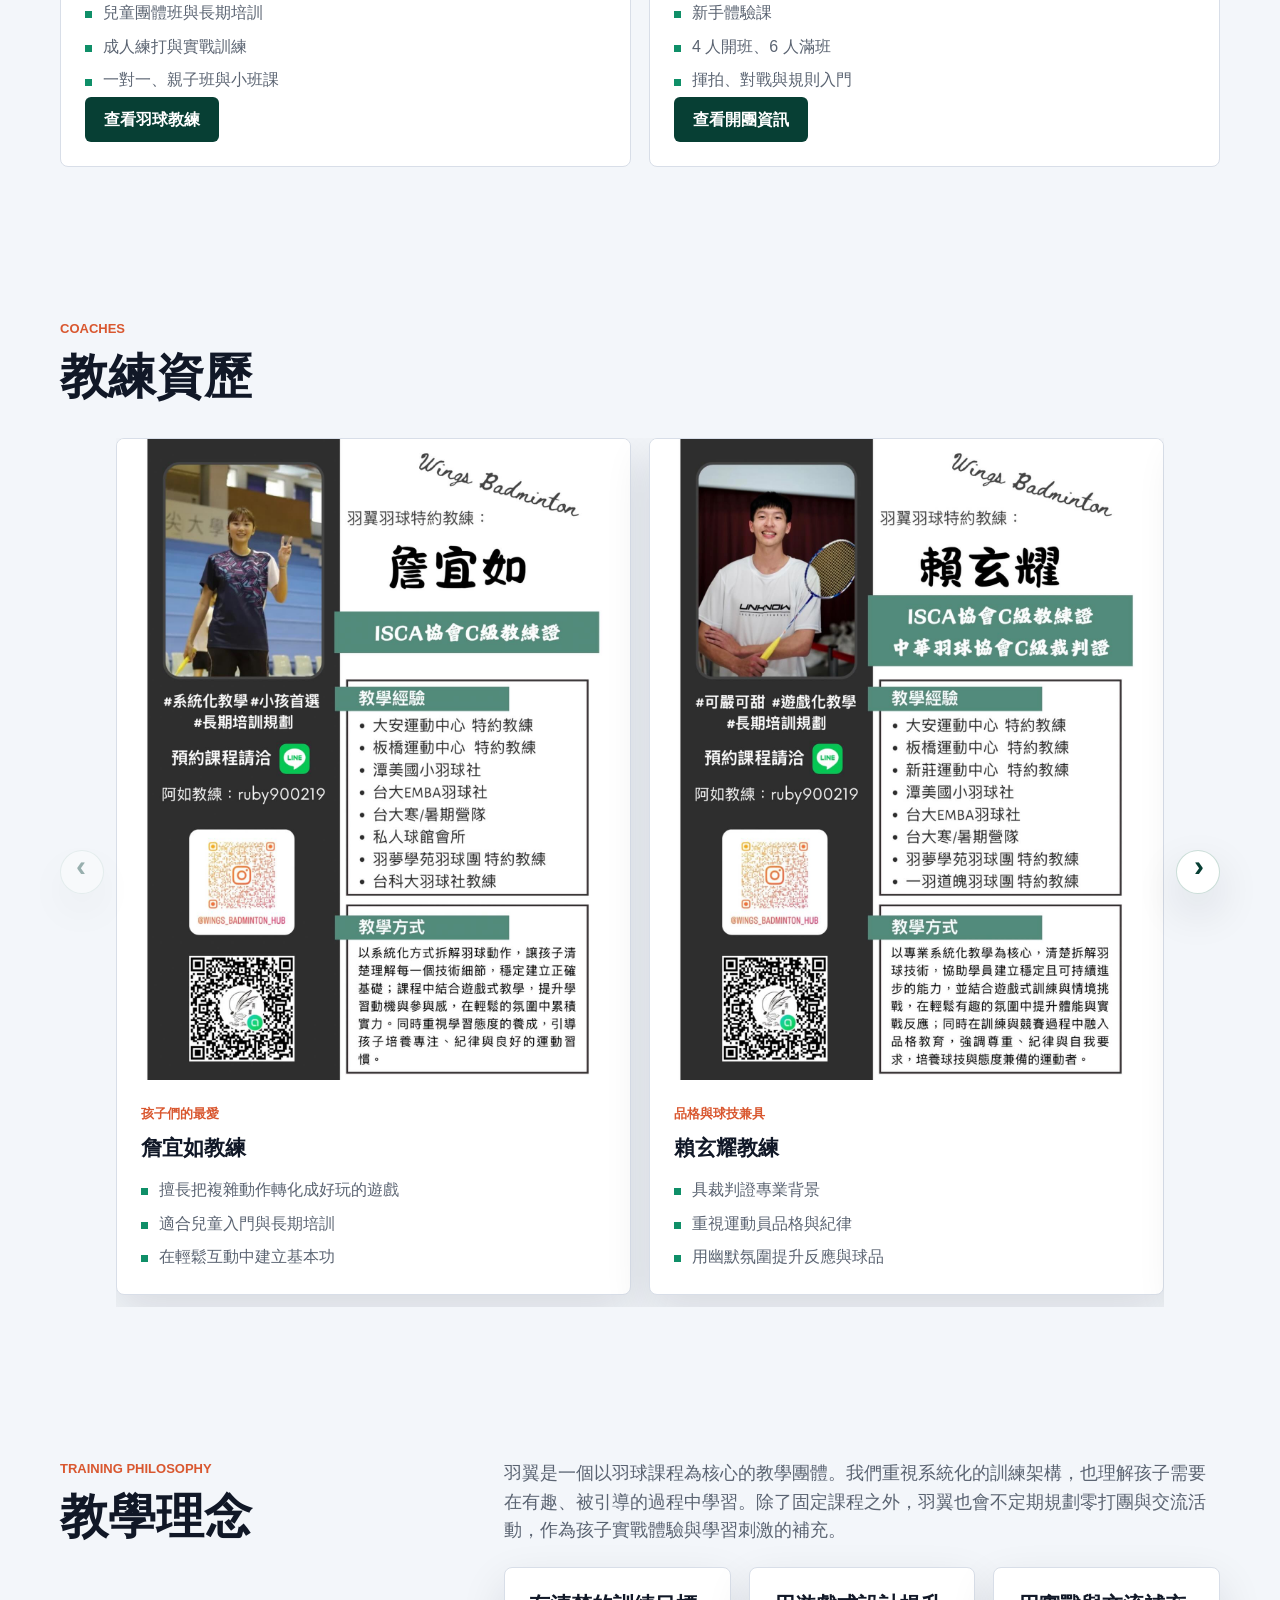
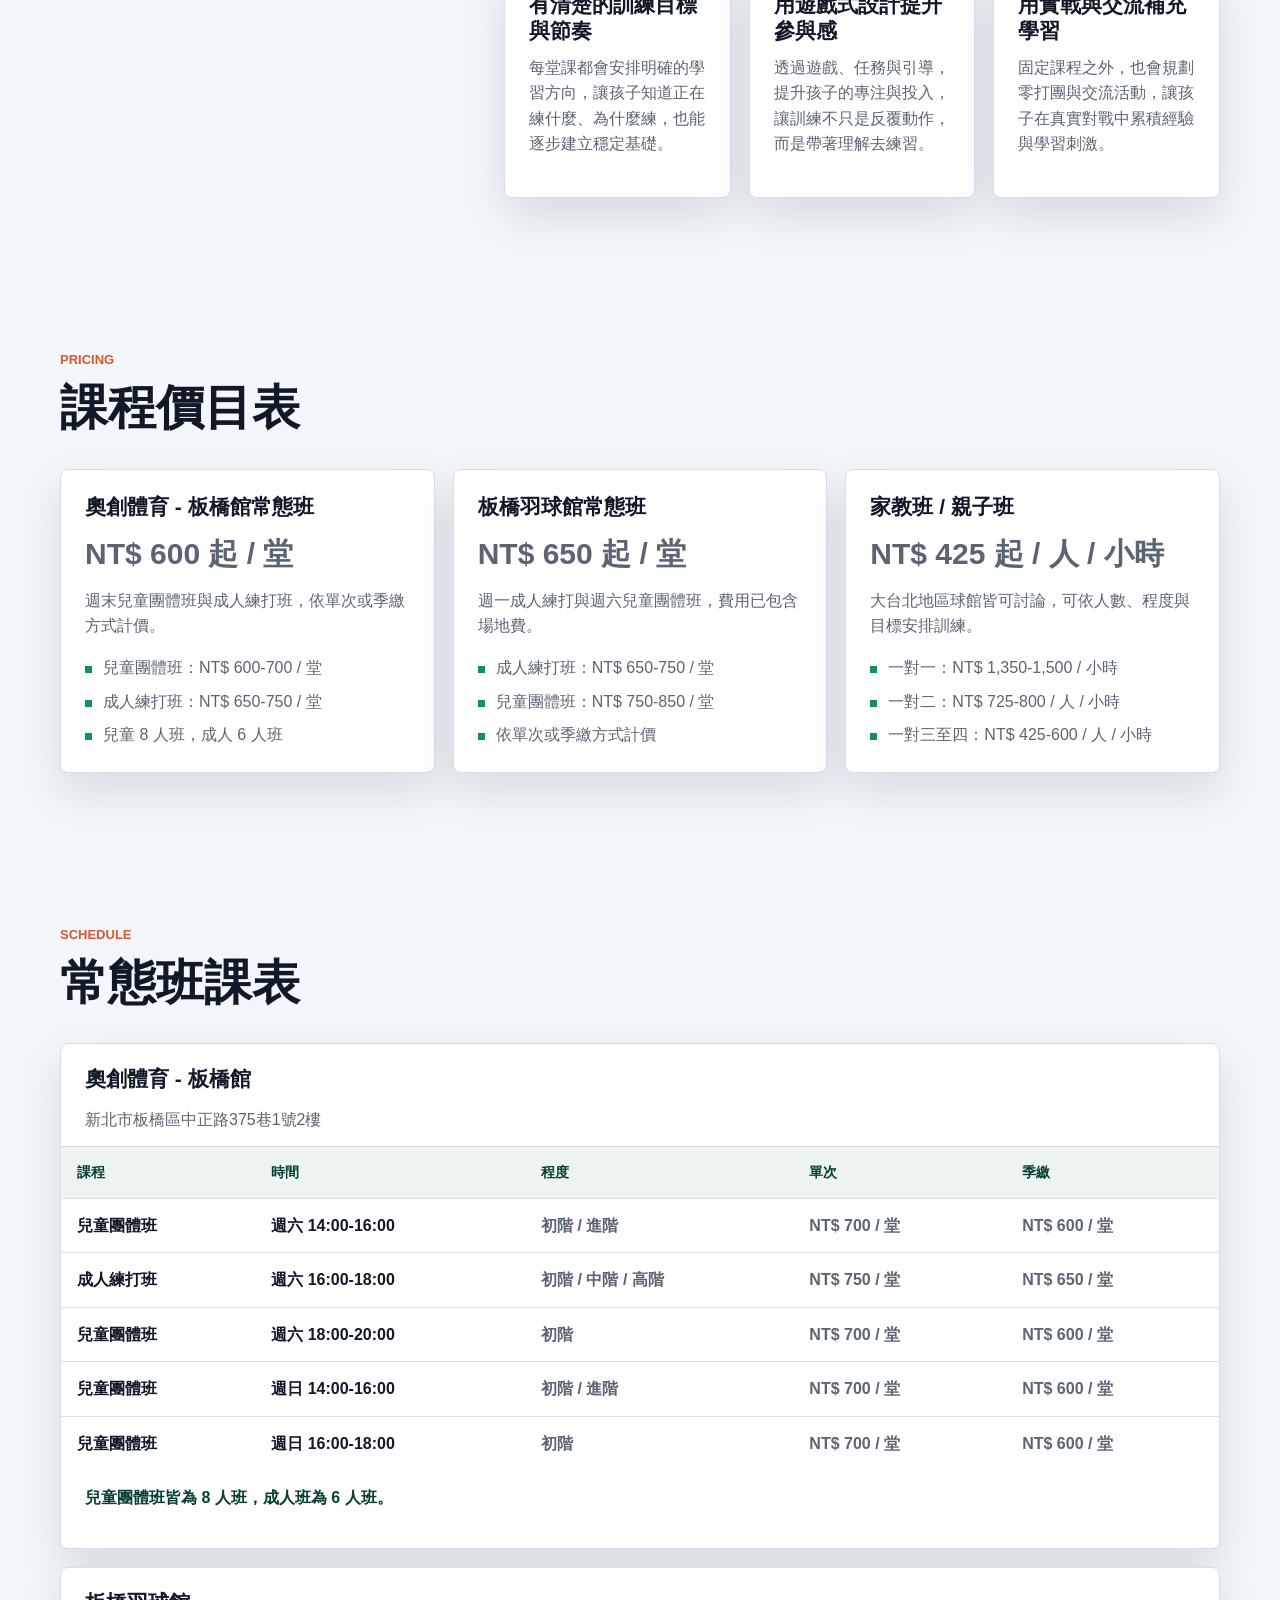
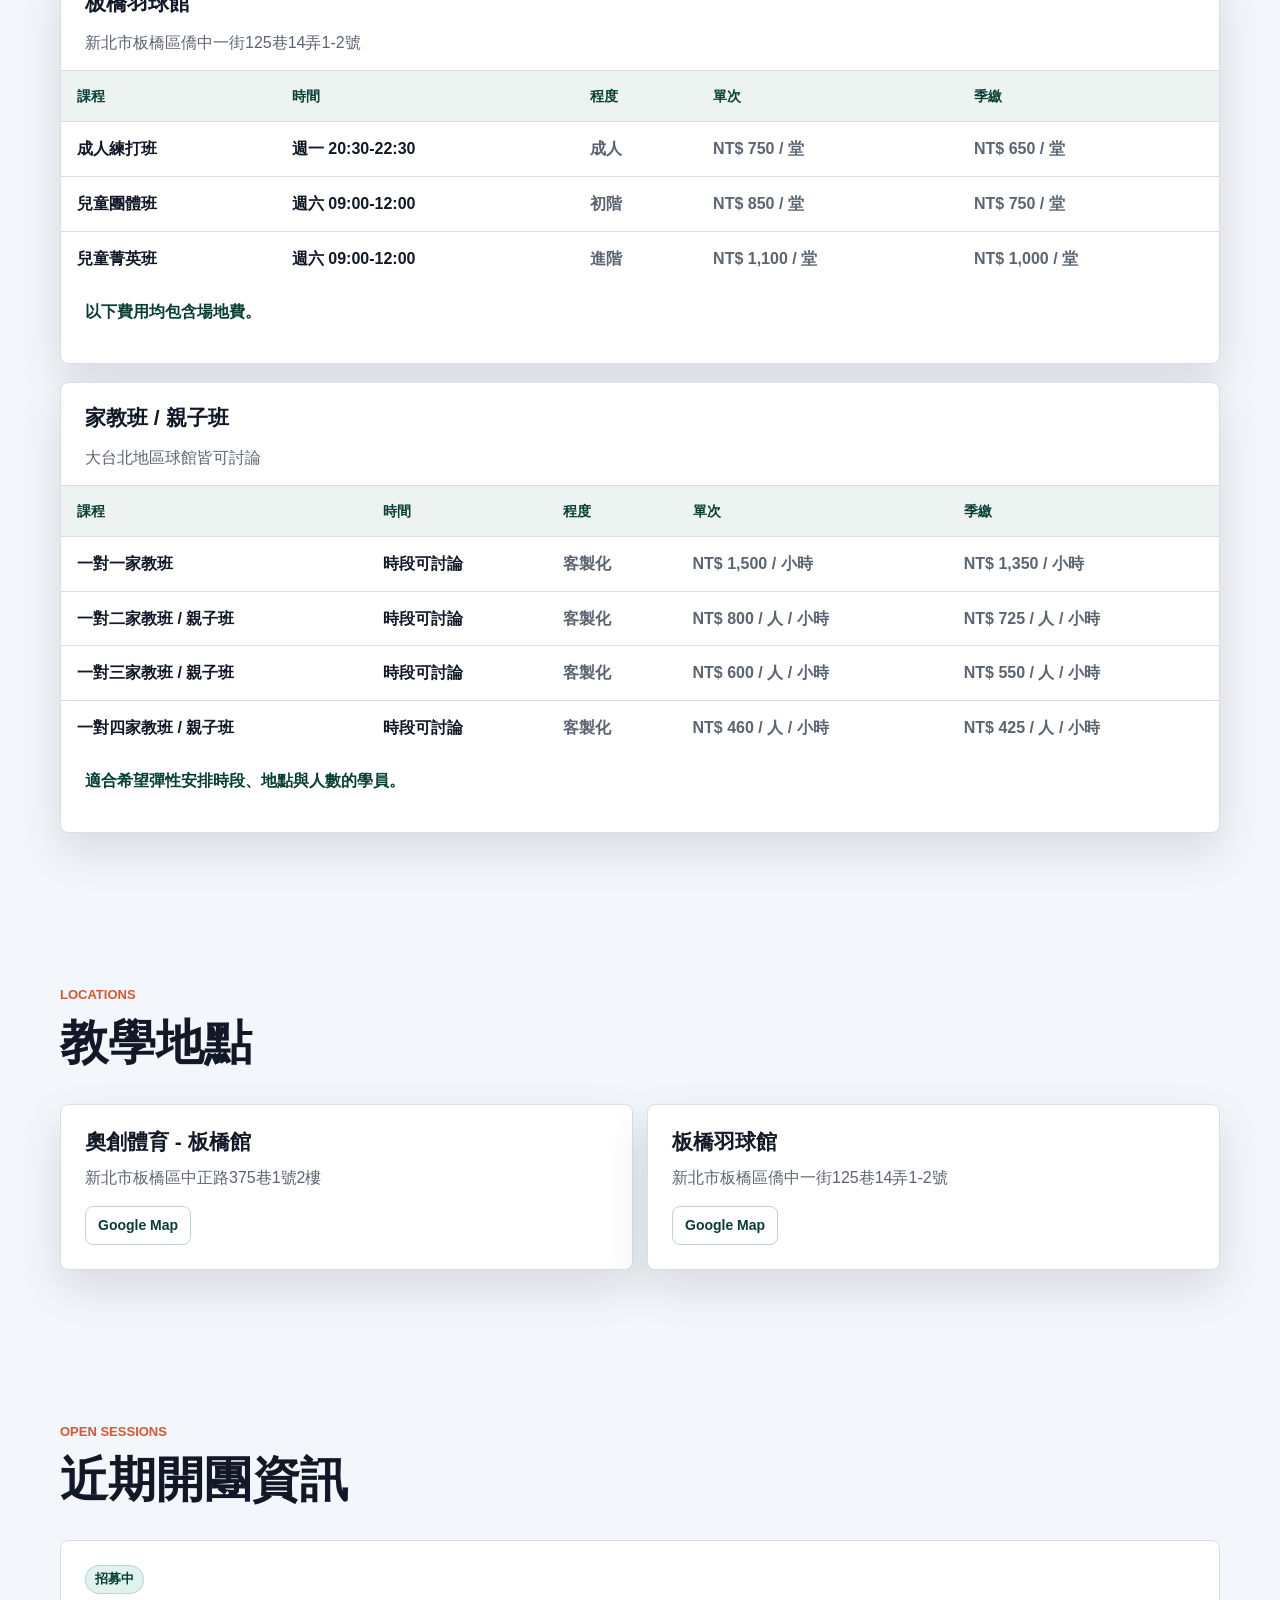
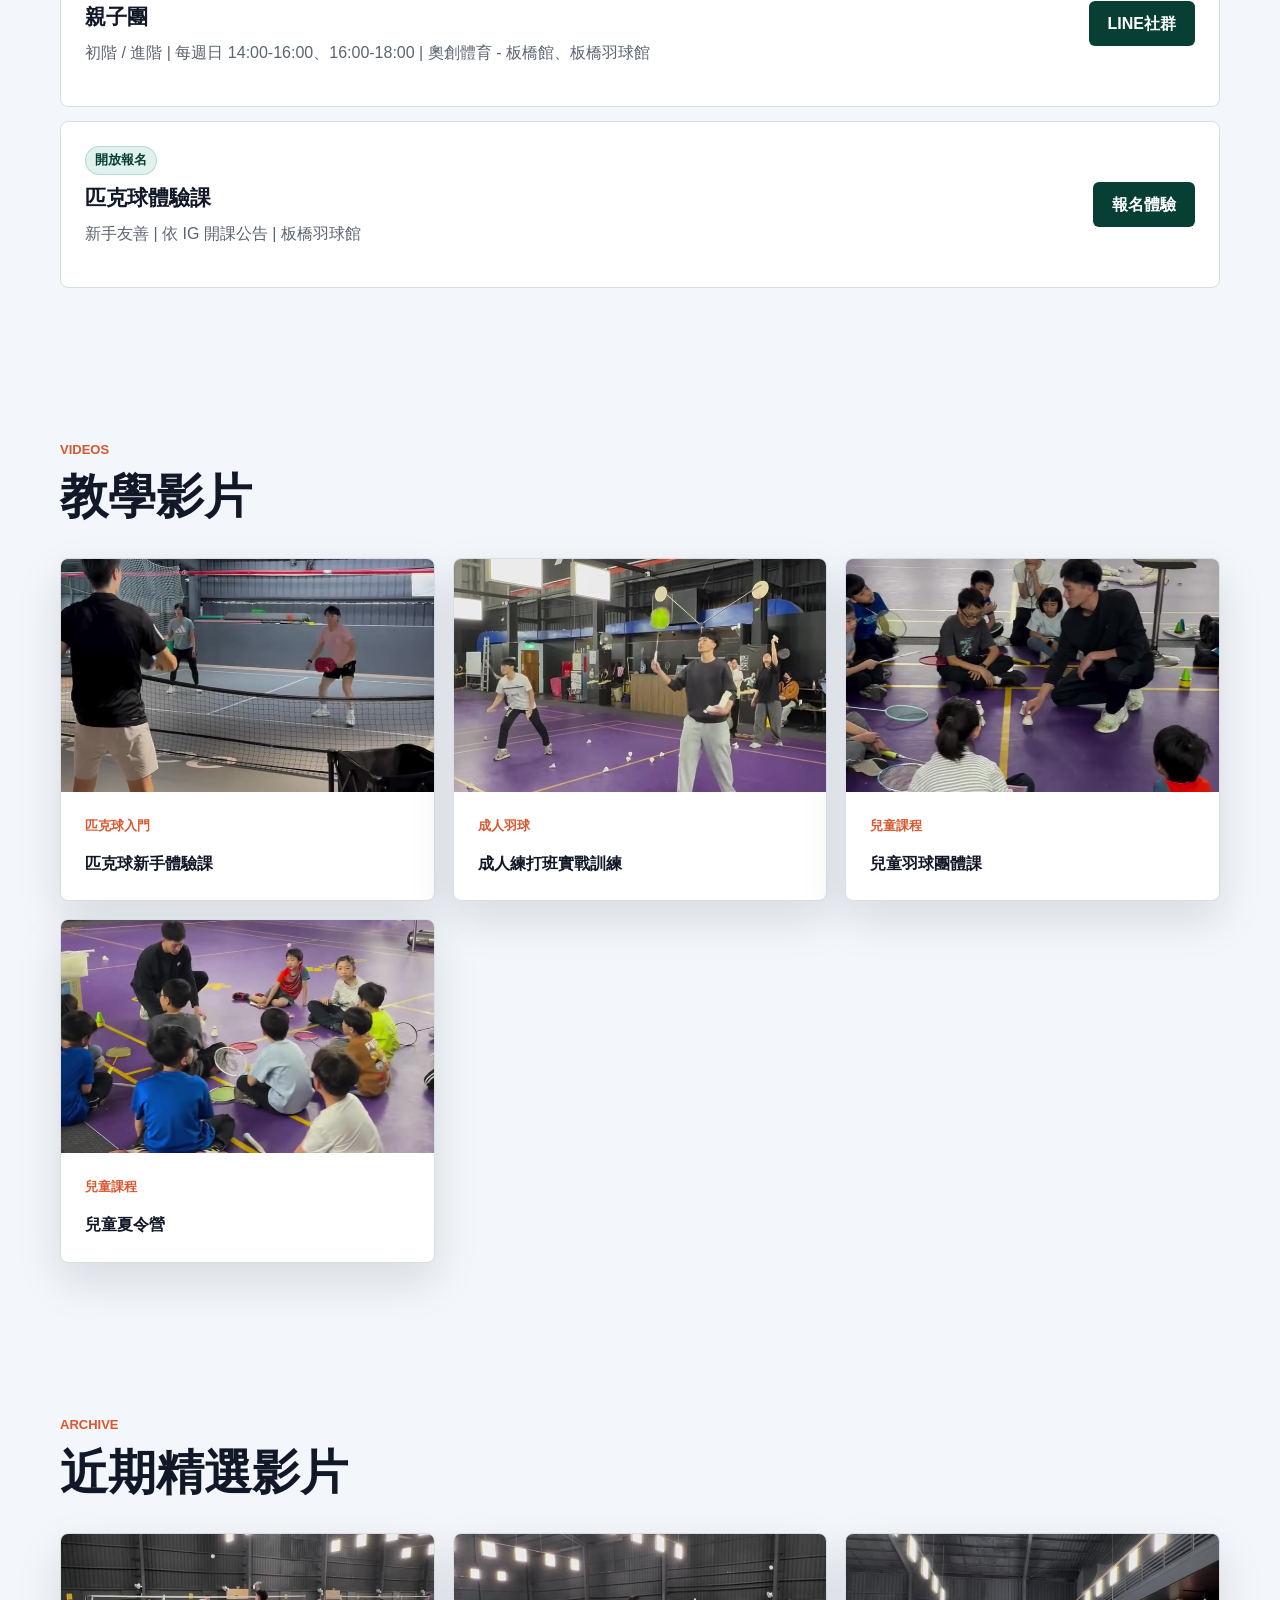
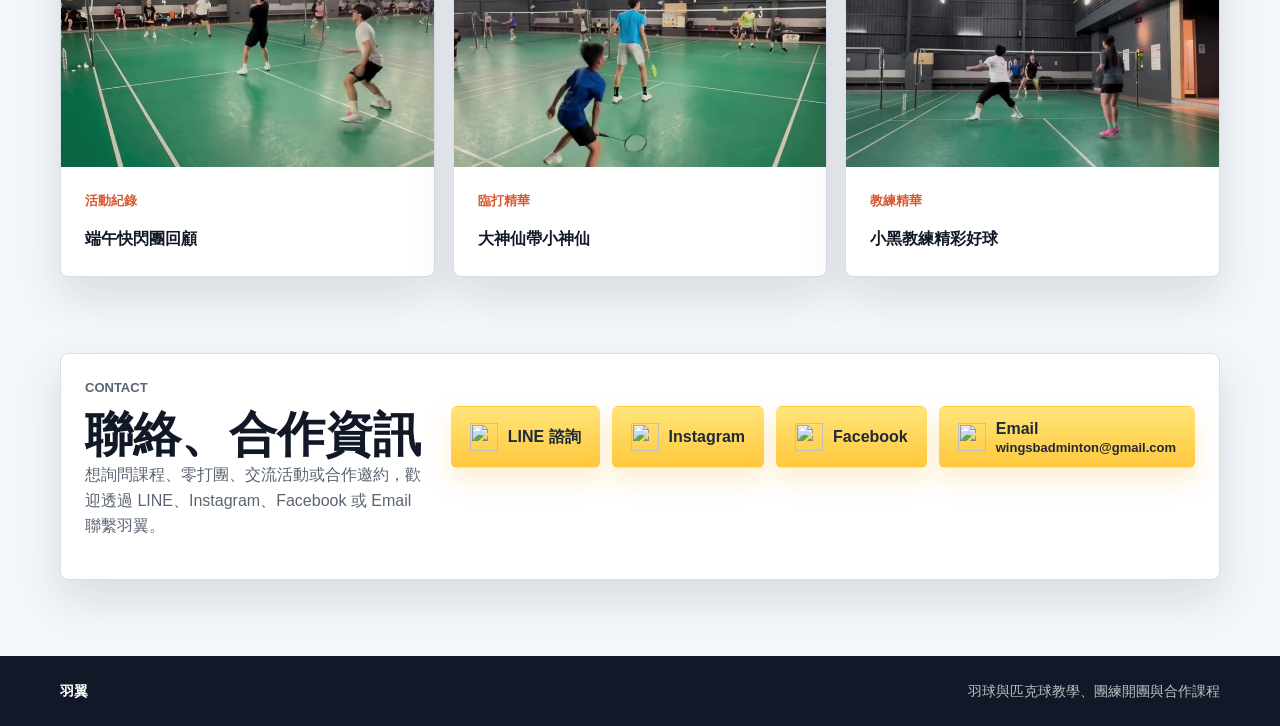
==== commit b779800d: "Polish back-to-top mascot icon" ====
--- a/index.html
+++ b/index.html
@@ -155,7 +155,7 @@
     </footer>
 
     <button class="back-to-top" type="button" aria-label="Back to top">
-      <img class="pickleball-icon" src="./assets/pickleball-back-to-top-cute.png?v=20260707-cute-pickleball-png" alt="" aria-hidden="true">
+      <img class="pickleball-icon" src="./assets/pickleball-back-to-top-cute.png?v=20260707-cute-pickleball-polished" alt="" aria-hidden="true">
     </button>
 
     <script src="./data.js?v=20260706-blend-order"></script>
--- a/styles.css
+++ b/styles.css
@@ -814,7 +814,6 @@
   width: 100%;
   height: 100%;
   object-fit: contain;
-  border-radius: 50%;
   pointer-events: none;
 }
 
